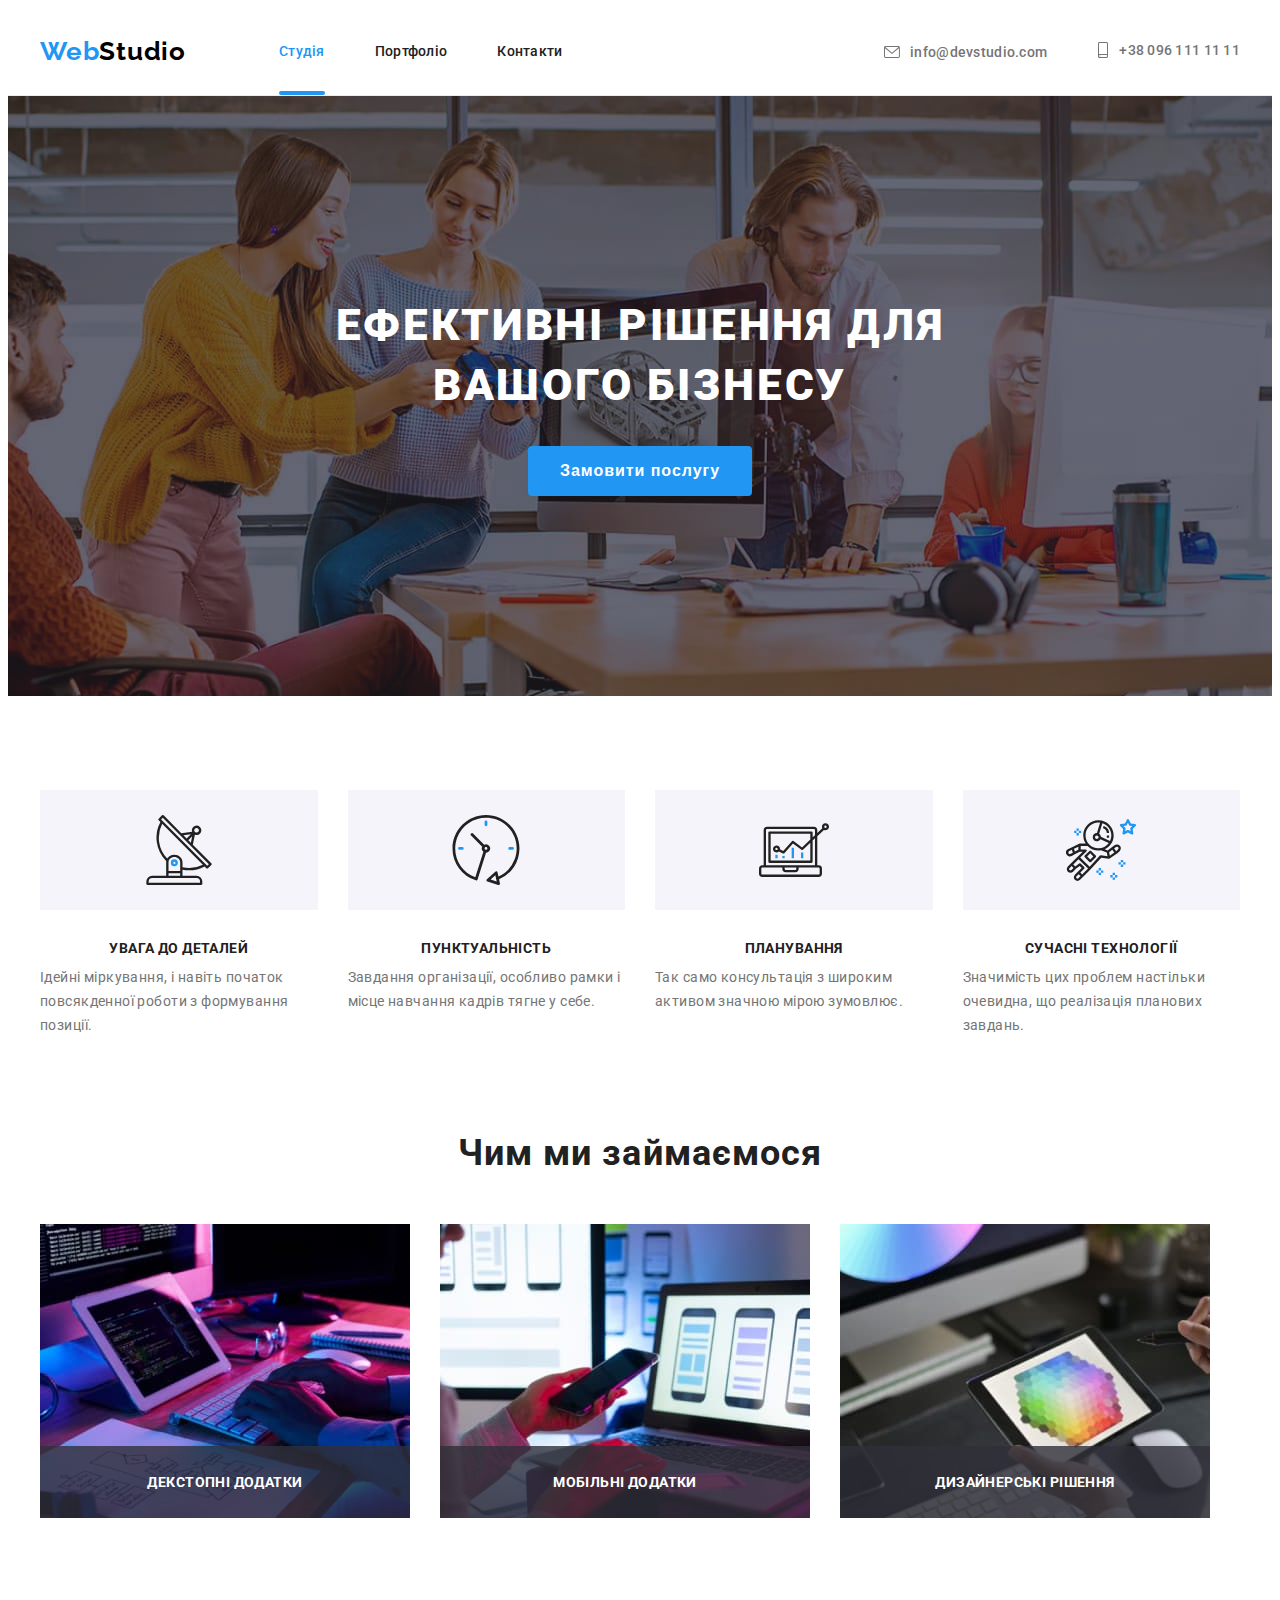
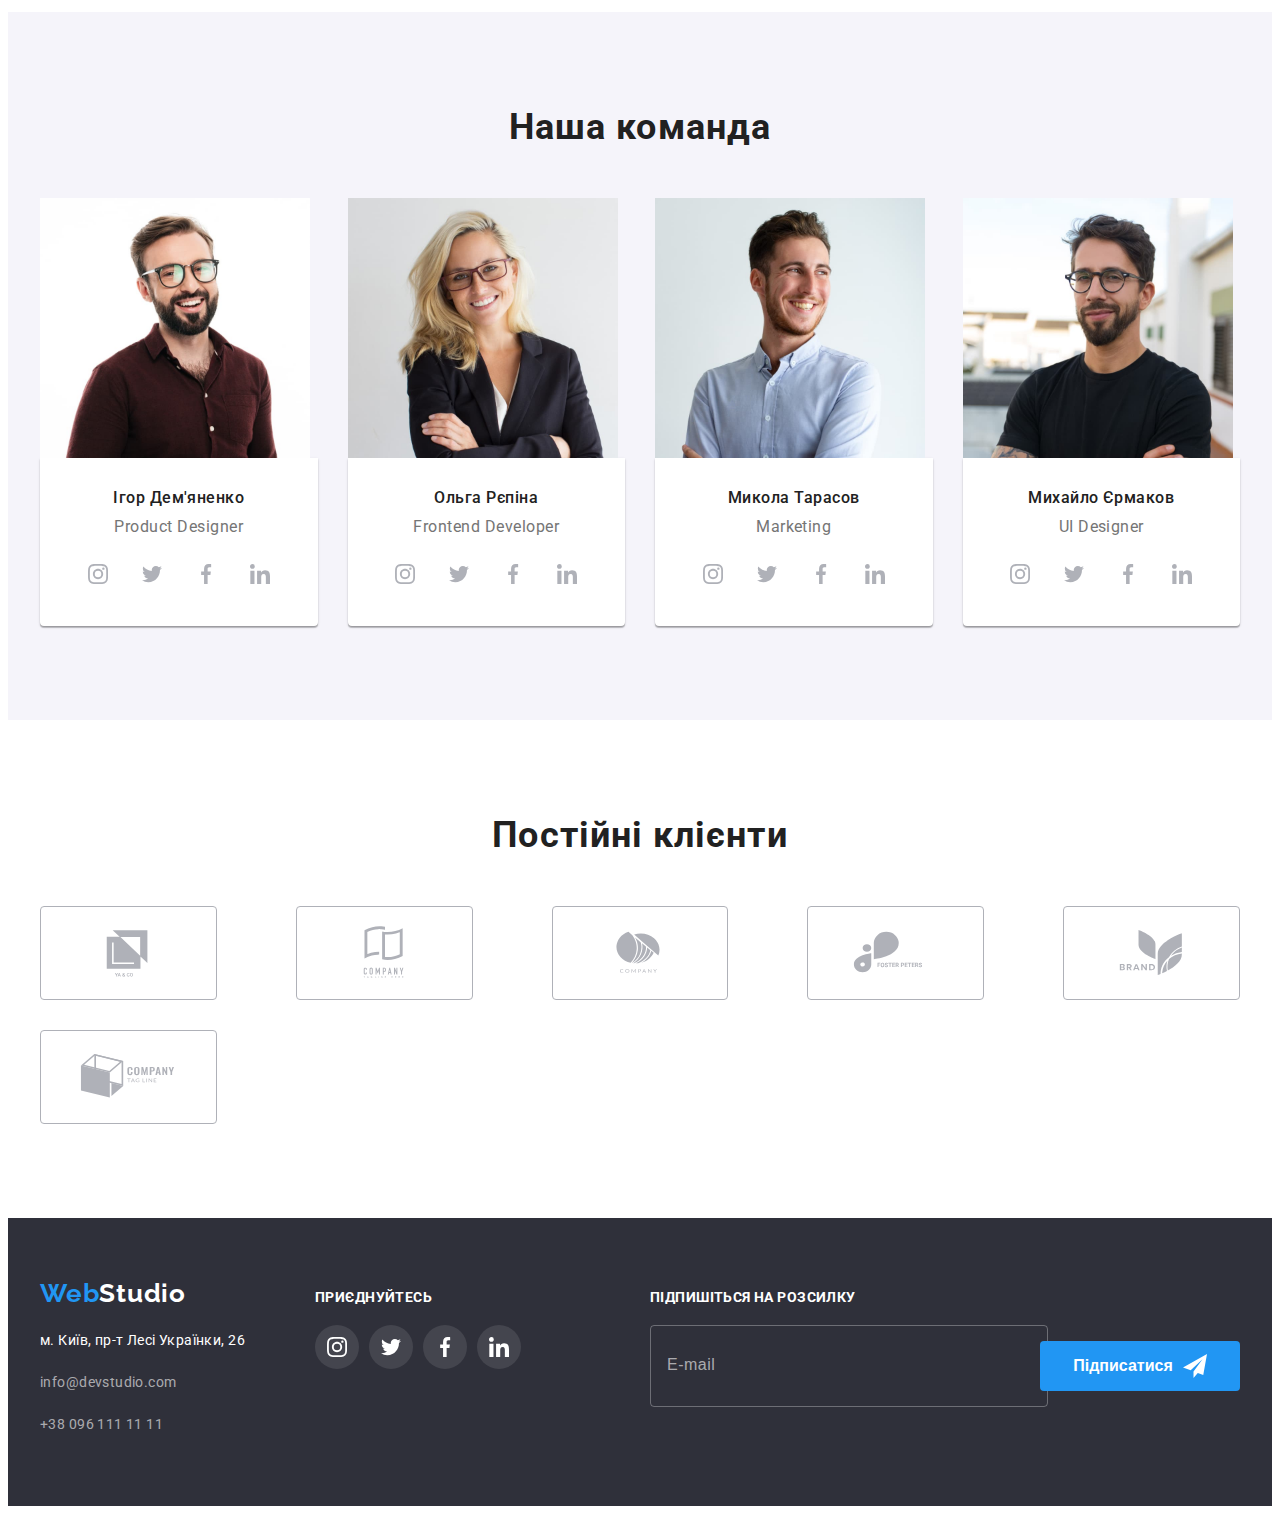
==== index.html @ bb096a15 "commit15" ====
<!DOCTYPE html>
<html lang="uk">
  <head>
    <meta charset="UTF-8" />
    <meta http-equiv="X-UA-Compatible" content="IE=edge" />
    <meta name="viewport" content="width=device-width, initial-scale=1.0" />
    <link
      rel="stylesheet"
      href="https://cdnjs.cloudflare.com/ajax/libs/modern-normalize/1.1.0/modern-normalize.min.css"
      integrity="sha512-wpPYUAdjBVSE4KJnH1VR1HeZfpl1ub8YT/NKx4PuQ5NmX2tKuGu6U/JRp5y+Y8XG2tV+wKQpNHVUX03MfMFn9Q=="
      crossorigin="anonymous"
      referrerpolicy="no-referrer"
    />
    <link rel="preconnect" href="https://fonts.googleapis.com" />
    <link rel="preconnect" href="https://fonts.gstatic.com" crossorigin />
    <link
      href="https://fonts.googleapis.com/css2?family=Raleway:wght@700&family=Roboto:wght@400;500;700;900&display=swap"
      rel="stylesheet"
    />
    <link rel="stylesheet" href="./css/main.min.css" />
    
    <title>Студія</title>
  </head>
  <body>
       <header class="header">
      <div class="container header-container">
        <a href="./index.html" class="header-container__logo"
          ><span class="logo-web">Web</span>Studio</a
        >
        <nav class="navigation">
          <ul class="navigation__list">
            <li><a href="./index.html" class="navigation__link current underline">Студія</a></li>
            <li><a href="./portfolio.html" class="navigation__link">Портфоліо</a></li>
            <li><a href="" class="navigation__link">Контакти</a></li>
          </ul>
        </nav>
        <ul class="header-contacts">
          <li>
            <a href="mailto:info@devstudio.com" class="header-contacts__item">
              <svg class="header-contacts__icon" width="16" height="12">
                <use href="./images/icons(2).svg#icon-envelope-2" width="16" height="12"></use>
              </svg>
              info@devstudio.com</a
            >
          </li>
          <li>
            <a href="tel:+380961111111" class="header-contacts__item">
              <svg class="header-contacts__icon" width="12" height="16">
                <use href="./images/icons(2).svg#icon-smartphone-2"></use>
              </svg>
              +38 096 111 11 11</a
            >
          </li>
        </ul>
      </div>
    </header>  
    <main>
        <section class="banner">
        <div class="container container-banner">
          <h1 class="container-banner__title">Ефективні рішення для вашого бізнесу</h1>
          <button type="button" class="button" data-modal-open>Замовити послугу</button>
        </div>
      </section>  
       <section class="section">
        <div class="container">
          <h2 class="visually-hidden">Переваги</h2>
          <ul class="advances">
            <li class="advances__list">
              <div class="advances__style">
                <svg class="advances__icon" width="70" height="70">
                  <use href="./images/icons.svg#icon-antenna"></use>
                </svg>
              </div>
              <h3 class="title advances__title">УВАГА ДО ДЕТАЛЕЙ</h3>
              <p class="content advances__content">
                Ідейні міркування, і навіть початок повсякденної роботи з
                формування позиції.
              </p>
            </li>
            <li class="advances__list">
              <div class="advances__style">
                <svg class="advances__icon" width="70" height="70">
                  <use href="./images/icons.svg#icon-clock"></use>
                </svg>
              </div>
              <h3 class="title advances__title">ПУНКТУАЛЬНІСТЬ</h3>
              <p class="content advances__content">
                Завдання організації, особливо рамки і місце навчання кадрів
                тягне у себе.
              </p>
            </li>
            <li class="advances__list">
              <div class="advances__style">
                <svg class="advances__icon" width="70" height="70">
                  <use href="./images/icons.svg#icon-diagram"></use>
                </svg>
              </div>
              <h3 class="title advances__title">ПЛАНУВАННЯ</h3>
              <p class="content advances__content">
                Так само консультація з широким активом значною мірою зумовлює.
              </p>
            </li>
            <li class="advances__list">
              <div class="advances__style">
                <svg class="advances__icon" width="70" height="70">
                  <use href="./images/icons.svg#icon-astronaut"></use>
                </svg>
              </div>
              <h3 class="title advances__title">СУЧАСНІ ТЕХНОЛОГІЇ</h3>
              <p class="content advances__content">
                Значимість цих проблем настільки очевидна, що реалізація
                планових завдань.
              </p>
            </li>
          </ul>
        </div>
      </section> 
       <section class="section section-working">
        <div class="container container-working">
          <h2 class="title container-working__title">Чим ми займаємося</h2>
          <ul class="container-working__list">
              <li class="container-working__item">
                  <img
                  class="container-working__img"
                  src="./images/img.jpg"
                  alt="Картинка1"
                  width="370"
                  height="294"
                />
                  <p class="container-working__text">ДЕКСТОПНІ ДОДАТКИ</p>
              </li>
              <li class="container-working__item">
                <img
                  class="container-working__img"
                  src="./images/img(1).jpg"
                  alt="Картинка2"
                  width="370"
                  height="294"
                />
                  <p class="container-working__text">МОБІЛЬНІ ДОДАТКИ</p>
              </li>
              <li class="container-working__item">
                <img
                  class="container-working__img"
                  src="./images/img(2).jpg"
                  alt="Картинка3"
                  width="370"
                  height="294"
                />
                  <p class="container-working__text">ДИЗАЙНЕРСЬКІ РІШЕННЯ</p>
              </li>
          </ul>
        </div>
      </section> 
       <section class="section section-team">
        <div class="container container-team">
          <h2 class="title container-team__title">Наша команда</h2>
          <ul class="container-team__list">
            <li class="container-team__item">
              <img
                class="container-team__picture"
                src="./images/teammate-1.jpg"
                alt="Член команди-1"
                width="270"
                height="260"
              />
              <div class="team-content">
                <h3 class="title team-content__name">Ігор Дем'яненко</h3>
                <p class="content team-content__position">Product Designer</p>
                <ul class="team-soc">
                  <li class="team-soc__item">
                    <a class="team-soc__link" href="#">
                      <svg class="team-soc__icon" width="20" height="20">
                        <use href="./images/icons.svg#icon-instagram"></use>
                      </svg>
                    </a>
                  </li>
                  <li class="team-soc__item">
                    <a class="team-soc__link" href="#">
                      <svg class="team-soc__icon" width="20" height="20">
                        <use href="./images/icons.svg#icon-twitter"></use>
                      </svg>
                    </a>
                  </li>
                  <li class="team-soc__item">
                    <a class="team-soc__link" href="#">
                      <svg class="team-soc__icon" width="20" height="20">
                        <use href="./images/icons.svg#icon-facebook"></use>
                      </svg>
                    </a>
                  </li>
                  <li class="team-soc__item">
                    <a class="team-soc__link" href="#">
                      <svg class="team-soc__icon" width="20" height="20">
                        <use href="./images/icons.svg#icon-linkedin"></use>
                      </svg>
                    </a>
                  </li>
                </ul>
              </div>
            </li>
            <li class="container-team__item">
              <img
                class="container-team__picture"
                src="./images/teammate-2.jpg"
                alt="Член команди-2"
                width="270"
                height="260"
              />
              <div class="team-content">
                <h3 class="title team-content__name">Ольга Рєпіна</h3>
                <p class="content team-content__position">Frontend Developer</p>
                <ul class="team-soc">
                  <li class="team-soc__item">
                    <a class="team-soc__link" href="#">
                      <svg class="team-soc__icon" width="20" height="20">
                        <use href="./images/icons.svg#icon-instagram"></use>
                      </svg>
                    </a>
                  </li>
                  <li class="team-soc__item">
                    <a class="team-soc__link" href="#">
                      <svg class="team-soc__icon" width="20" height="20">
                        <use href="./images/icons.svg#icon-twitter"></use>
                      </svg>
                    </a>
                  </li>
                  <li class="team-soc__item">
                    <a class="team-soc__link" href="#">
                      <svg class="team-soc__icon" width="20" height="20">
                        <use href="./images/icons.svg#icon-facebook"></use>
                      </svg>
                    </a>
                  </li>
                  <li class="team-soc__item">
                    <a class="team-soc__link" href="#">
                      <svg class="team-soc__icon" width="20" height="20">
                        <use href="./images/icons.svg#icon-linkedin"></use>
                      </svg>
                    </a>
                  </li>
                </ul>
              </div>
            </li>
            <li class="container-team__item">
              <img
                class="container-team__picture"
                src="./images/teammate-3.jpg"
                alt="Член команди-3"
                width="270"
                height="260"
              />
              <div class="team-content">
                <h3 class="title team-content__name">Микола Тарасов</h3>
                <p class="content team-content__position">Marketing</p>
                <ul class="team-soc">
                  <li class="team-soc__item">
                    <a class="team-soc__link" href="#">
                      <svg class="team-soc__icon" width="20" height="20">
                        <use href="./images/icons.svg#icon-instagram"></use>
                      </svg>
                    </a>
                  </li>
                  <li class="team-soc__item">
                    <a class="team-soc__link" href="#">
                      <svg class="team-soc__icon" width="20" height="20">
                        <use href="./images/icons.svg#icon-twitter"></use>
                      </svg>
                    </a>
                  </li>
                  <li class="team-soc__item">
                    <a class="team-soc__link" href="#">
                      <svg class="team-soc__icon" width="20" height="20">
                        <use href="./images/icons.svg#icon-facebook"></use>
                      </svg>
                    </a>
                  </li>
                  <li class="team-soc__item">
                    <a class="team-soc__link" href="#">
                      <svg class="team-soc__icon" width="20" height="20">
                        <use href="./images/icons.svg#icon-linkedin"></use>
                      </svg>
                    </a>
                  </li>
                </ul>
              </div>
            </li>
            <li class="container-team__item">
              <img
                class="container-team__picture"
                src="./images/teammate-4.jpg"
                alt="Член команди-4"
                width="270"
                height="260"
              />
              <div class="team-content">
                <h3 class="title team-content__name">Михайло Єрмаков</h3>
                <p class="content team-content__position">UI Designer</p>
                <ul class="team-soc">
                  <li class="team-soc__item">
                    <a class="team-soc__link" href="#">
                      <svg class="team-soc__icon" width="20" height="20">
                        <use href="./images/icons.svg#icon-instagram"></use>
                      </svg>
                    </a>
                  </li>
                  <li class="team-soc__item">
                    <a class="team-soc__link" href="#">
                      <svg class="team-soc__icon" width="20" height="20">
                        <use href="./images/icons.svg#icon-twitter"></use>
                      </svg>
                    </a>
                  </li>
                  <li class="team-soc__item">
                    <a class="team-soc__link" href="#">
                      <svg class="team-soc__icon" width="20" height="20">
                        <use href="./images/icons.svg#icon-facebook"></use>
                      </svg>
                    </a>
                  </li>
                  <li class="team-soc__item">
                    <a class="team-soc__link" href="#">
                      <svg class="team-soc__icon" width="20" height="20">
                        <use href="./images/icons.svg#icon-linkedin"></use>
                      </svg>
                    </a>
                  </li>
                </ul>
              </div>
            </li>
          </ul>
        </div>
      </section> 
       <section class="section">
        <div class="container">
          <h4 class="title title-clients">Постійні клієнти</h4>
          <ul class="clients-list">
            <li class="clients-item">
              <a class="clients-link" href="">
                <svg class="clients-icon" width="106" height="60">
                  <use href="./images/icons(2).svg#icon-logo-1-2"></use>
                </svg>
              </a>
            </li>
            <li class="clients-item">
              <a class="clients-link" href="">
                <svg class="clients-icon" width="106" height="60">
                  <use href="./images/icons(2).svg#icon-logo-2-2"></use>
                </svg>
              </a>
            </li>
            <li class="clients-item">
              <a class="clients-link" href="">
                <svg class="clients-icon" width="106" height="60">
                  <use href="./images/icons(2).svg#icon-logo-3-2"></use>
                </svg>
              </a>
            </li>
            <li class="clients-item">
              <a class="clients-link" href="">
                <svg class="clients-icon" width="106" height="60">
                  <use href="./images/icons(2).svg#icon-logo-4-2"></use>
                </svg>
              </a>
            </li>
            <li class="clients-item">
              <a class="clients-link" href="">
                <svg class="clients-icon" width="106" height="60">
                  <use href="./images/icons(2).svg#icon-logo-5-2"></use>
                </svg>
              </a>
            </li>
            <li class="clients-item">
              <a class="clients-link" href="">
                <svg class="clients-icon" width="106" height="60">
                  <use href="./images/icons(2).svg#icon-logo-6-2"></use>
                </svg>
              </a>
            </li>
          </ul>
        </div>
      </section> 
    </main>
     <footer class="footer">
      <div class="container container-contacts-footer">
        <div>
          <a href="./index.html" class="logo-footer"
            ><span class="logo-web-footer">Web</span>Studio</a
          >
          <address>
            <ul class="footer-list-2">
              <li class="footer-list footer-transition">
                <a href="https://goo.gl/maps/j4HgzEJUqqc4Ymoc8" class="address">
                  м. Київ, пр-т Лесі Українки, 26</a
                >
              </li>
              <li class="footer-list footer-transition">
                <a href="mailto:info@devstudio.com" class="contacts-footer"
                  >info@devstudio.com</a
                >
              </li>
              <li class="footer-transition footer-list">
                <a href="tel:+380961111111" class="contacts-footer"
                  >+38 096 111 11 11</a
                >
              </li>
            </ul>
          </address>
        </div>
        <div class="container-footer-icon">
          <p class="icons-footer">ПРИЄДНУЙТЕСЬ</p>
          <ul class="footer-soc-list">
            <li class="footer-soc-item">
              <a class="footer-soc-link" href="">
                <svg class="footer-soc-icon" width="20" height="20">
                  <use href="./images/icons.svg#icon-instagram"></use>
                </svg>
              </a>
            </li>
            <li class="footer-soc-item">
              <a class="footer-soc-link" href="">
                <svg class="footer-soc-icon" width="20" height="20">
                  <use href="./images/icons.svg#icon-twitter"></use>
                </svg>
              </a>
            </li>
            <li class="footer-soc-item">
              <a class="footer-soc-link" href="">
                <svg class="footer-soc-icon" width="20" height="20">
                  <use href="./images/icons.svg#icon-facebook"></use>
                </svg>
              </a>
            </li>
            <li class="footer-soc-item">
              <a class="footer-soc-link" href="">
                <svg class="footer-soc-icon" width="20" height="20">
                  <use href="./images/icons.svg#icon-linkedin"></use>
                </svg>
              </a>
            </li>
          </ul>
        </div>
      
       <div class="container-footer-sign">
         <p class="sign-title">ПІДПИШІТЬСЯ НА РОЗСИЛКУ</p>
         <form class="footer-form">
          <div class="sent-form">
            <label>
              <input type="email" name="email" placeholder="E-mail" class="input-footer">
            </label>
          <button class="button-sent" type="submit">Підписатися
            <svg width="24" height="24" class="button-sent-icon">
              <use href="./images/icons.svg#icon-icon-send"></use>
            </svg>
          </button>
          </div>
         </form>
       </div>
      </div>
    </footer> 
    <div class="backdrop is-hidden" data-modal>
      <div class="modal">
        <button type="button" class="button-close" data-modal-close>
          <svg class="button-close-icon" width="18" height="18">
            <use href="./images/icons.svg#icon-close"></use>
          </svg>
        </button>
        <p class="modal-title">Залиште свої дані, ми вам передзвонимо</p>
        <form class="modal-form">
          <label class="modal-label">
            <span class="label-title">Ім'я</span>
            <span class="input-wrapper">
              <input type="text" name="user-name" class="modal-input">
           <svg class="modal-icon" width="18" height="18">
             <use href="./images/icons.svg#icon-person-black"></use>
           </svg>
            </span>
          </label>
          <label class="modal-label">
            <span class="label-title">Телефон</span>
            <span class="input-wrapper">
              <input type="tel" name="user-tel" class="modal-input">
           <svg class="modal-icon" width="18" height="18">
             <use href="./images/icons.svg#icon-phone-black"></use>
           </svg>
            </span>
          </label>
          <label class="modal-label">
            <span class="label-title">Пошта</span>
            <span class="input-wrapper">
              <input type="email" name="user-email" class="modal-input">
           <svg class="modal-icon" width="18" height="18">
             <use href="./images/icons.svg#icon-email-black"></use>
           </svg>
            </span>
          </label>
          <label class="modal-label">
            <span class="label-title">Коментар</span>
            <span class="input-wrapper">
              <textarea name="user-text" id="user-text" class="modal-textarea" placeholder="Введіть текст"></textarea>
            </span>
          </label>
          <label for="policy" class="label-checkbox">
            <input type="checkbox" name="agreement" class="chekbox visually-hidden" id="policy">
            <span class="checkbox-icon">
              <svg width="16" height="15">
                <use href="./images/icons.svg#icon-check-icon"></use>
              </svg>
            </span>
            <span class="checkbox-text">Погоджуюся з розсилкою та приймаю</span>
            <a href="#" class="chekbox-link">Умови договору</a>
          </label>
          <button type="submit" class="button-modal">Відправити</button>
        </form>
      </div>
    </div>
    <script src="./js/modal.js">
    </script>
  </body>
</html>
---- css/main.min.css ----
:root{--blue: #2196F3;--white: #FFFFFF;--black: #212121;--background-grey: #F5F4FA;--text-color: #757575;--icons-grey: #AFB1B8}h1,h2,h3,h4,h5,h6,p{margin:0}ul{list-style:none;padding:0;margin:0}body{background-color:#fff;font-family:"Roboto",sans-serif;color:#757575;font-size:14px;letter-spacing:.03em}.section{padding-top:60px;padding-bottom:60px}@media screen and (min-width: 1200px){.section{padding-top:94px;padding-bottom:94px}}.title{color:#212121}.content{color:#757575}.button{cursor:pointer}.current{color:#2196f3}.visually-hidden{position:absolute;width:1px;height:1px;margin:-1px;border:0;padding:0;white-space:nowrap;-webkit-clip-path:inset(100%);clip-path:inset(100%);clip:rect(0 0 0 0);overflow:hidden}.is-hidden{opacity:0;visibility:hidden;pointer-events:none}.underline::after{position:absolute;content:"";bottom:0;left:0;content:"";display:block;width:100%;height:4px;background:#2196f3;border-radius:2px}.backdrop{position:fixed;top:0;left:0;width:100%;height:100%;background-color:rgba(0,0,0,.2);transition:opacity 400ms linear,visibility 400ms linear}.modal{width:528px;height:581px;background-color:#fff;padding:40px;position:absolute;top:50%;left:50%;transform:translate(-50%, -50%);border-radius:4px}.modal-title{font-style:normal;font-weight:700;font-size:20px;line-height:23px;text-align:center;letter-spacing:.03em;color:#212121;margin-bottom:12px}.modal-form{display:flex;flex-direction:column;align-items:center}.modal-input{width:100%;height:40px;border:1px solid rgba(33,33,33,.2);border-radius:4px;padding-left:42px;outline:rgba(0,0,0,0);transition:cubic-bezier(0.4, 0, 0.2, 1) 250ms;margin-bottom:10px}.modal-input:focus .modal-input:hover{border-color:#2196f3}.input-wrapper{position:relative}.modal-icon{position:absolute;left:12px;top:50%;transform:translateY(-50%);transition:cubic-bezier(0.4, 0, 0.2, 1) 250ms}.modal-icon:focus .modal-icon:hover{fill:#2196f3}.modal-label{width:100%}.label-title{margin-bottom:4px;display:block;font-weight:400;font-size:12px;line-height:14px;letter-spacing:.01em;color:#757575}.button-modal{width:200px;height:50px;color:#fff;background-color:#2196f3;box-shadow:0px 4px 4px rgba(0,0,0,.15);border-radius:4px;border:none;text-align:center;font-style:normal;font-weight:700;font-size:16px;line-height:30px;letter-spacing:0,6em}.modal-textarea{width:100%;height:120px;border:1px solid rgba(33,33,33,.2);border-radius:4px;resize:none;outline:rgba(0,0,0,0);transition:cubic-bezier(0.4, 0, 0.2, 1) 250ms;font-weight:400;font-size:12px;line-height:14px;letter-spacing:.01em;padding:12px 16px;display:block}.modal-textarea:focus .modal-textarea:hover{border-color:#2196f3}.modal-textarea:focus{border-color:#2196f3}.button-close{position:absolute;right:8px;top:8px;width:30px;height:30px;border-radius:50%;background:#fff;border:1px solid rgba(0,0,0,.1);cursor:pointer}.button-close-icon{display:flex;text-align:center;justify-content:center;width:100%;height:100%}.button-close:focus .button-close-icon{fill:#2196f3}.button-close:hover .button-close-icon{fill:#2196f3}.button-close .button-close-icon{transition:cubic-bezier(0.4, 0, 0.2, 1) 250ms}.modal-input:focus+.modal-icon{fill:#2196f3}.modal-input:focus{border-color:#2196f3}.chekbox{position:absolute;width:1px;height:1px;margin:-1px;border:0;padding:0;flex-shrink:0;clip:rect(0 0 0 0);overflow:hidden;border-radius:2px}.chekbox-link{color:#2196f3}.checkbox-icon{display:inline-flex;align-items:center;justify-content:center;width:16px;height:15px;margin-left:10px;margin-right:10px;border:2px solid #000}.check-icon{display:block;align-items:center;justify-content:center;opacity:0}.chekbox:checked+.checkbox-icon{background-color:#2196f3;border:1px solid #2196f3}.chekbox:checked+.checkbox-icon .check-icon{opacity:1;fill:#fff}.chekbox{display:flex;align-items:center;margin-bottom:30px}.label-checkbox{margin-top:20px;margin-bottom:30px}.container{width:100%;margin-left:auto;margin-right:auto;padding-left:15px;padding-right:15px}@media screen and (min-width: 480px){.container{width:480px}}@media screen and (min-width: 768px){.container{width:768px}}@media screen and (min-width: 1200px){.container{width:1200px}}.navigation__list{display:flex;gap:50px}.header{border-bottom:1px solid #ececec;padding-top:16px;padding-bottom:16px}@media screen and (min-width: 768px){.header{padding-top:10px;padding-bottom:2px}}@media screen and (min-width: 1200px){.header{padding-top:24px;padding-bottom:25px}}.header-contacts{display:none;margin-left:auto}@media screen and (min-width: 768px){.header-contacts{display:flex;flex-direction:column;align-items:baseline;gap:10px}}@media screen and (min-width: 1200px){.header-contacts{display:flex;gap:50px;text-align:center;flex-direction:row}}.header-container{display:flex;align-items:center}.header-container__logo{color:#000;font-family:"Raleway",sans-serif;text-decoration:none;font-weight:700;font-size:26px;line-height:1.1923;letter-spacing:.03em}@media screen and (min-width: 768px){.header-container__logo{margin-right:93px}}.logo-web{color:#2196f3;font-family:"Raleway",sans-serif;text-decoration:none;font-weight:700;font-size:26px;line-height:1.1923;letter-spacing:.03em}.navigation{display:none}@media screen and (min-width: 768px){.navigation{display:flex;align-items:center;margin-right:auto}}.navigation__link{position:relative;color:#212121;text-decoration:none;font-weight:500;font-size:14px;line-height:1.1428;letter-spacing:.02em;padding-top:10px;padding-bottom:23px;transition:cubic-bezier(0.4, 0, 0.2, 1) 250ms}.navigation__link:hover,.navigation__link:focus{color:#2196f3}@media screen and (min-width: 768px){.navigation__link{padding-bottom:36px}}.header-contacts__item:hover .header-contacts__icon{fill:#2196f3}.header-contacts__item:focus .header-contacts__icon{fill:#2196f3}.header-contacts__item{color:#757575;text-decoration:none;font-weight:500;font-size:14px;line-height:1.1428;letter-spacing:.02em;padding-top:10px;padding-bottom:10px;display:flex;align-items:center;transition:cubic-bezier(0.4, 0, 0.2, 1) 250ms}.header-contacts__item:hover,.header-contacts__item:focus{color:#2196f3}.header-contacts__icon{fill:#757575;margin-right:10px}.header-contacts__icon:hover,.header-contacts__icon:focus{fill:#2196f3}.current{color:#2196f3}.banner{background-color:#2f303a;background-image:linear-gradient(to right, rgba(47, 48, 58, 0.4), rgba(47, 48, 58, 0.4)),url(../images/Img\ \(16\)\ \(1\).jpg);background-size:cover;background-repeat:no-repeat;background-position:center;padding-top:200px;padding-bottom:200px;margin-left:auto;margin-right:auto;text-align:center;max-width:1600px}.container-banner__title{color:#fff;text-align:center;font-weight:900;font-size:44px;line-height:1.3636;letter-spacing:.06em;text-transform:uppercase;width:696px;margin:0 auto}.banner button{display:block;background:#2196f3;font-weight:700;font-size:16px;line-height:1.87;color:#fff;margin:0 auto;margin-top:30px;border-radius:4px;border:0;padding:10px 32px;letter-spacing:.06em}.advances{display:flex;flex-wrap:wrap;gap:30px}.advances__title{font-weight:700;font-size:14px;line-height:1.1428;letter-spacing:.03em;text-transform:uppercase;margin-bottom:10px;text-align:center}.advances__content{font-weight:400;font-size:14px;line-height:1.7142;letter-spacing:.03em}.advances__list{width:100%}@media screen and (min-width: 768px){.advances__list{width:calc((100% - 30px)/2)}}@media screen and (min-width: 1200px){.advances__list{width:calc((100% - 90px)/4)}}.advances__style{background-color:#f5f4fa;height:120px;margin-bottom:30px;display:flex;align-items:center;justify-content:center}.container-working__title{font-weight:700;font-size:36px;line-height:1.1666;text-align:center;letter-spacing:.03em;margin-bottom:50px}.container-working__img{display:block;max-width:100%;height:auto}.container-working__list{display:flex;gap:30px}.container-working__item{position:relative}.container-working__text{position:absolute;bottom:0;left:0;color:#fff;font-style:normal;font-weight:700;font-size:14px;line-height:16px;text-align:center;letter-spacing:.03em;text-transform:uppercase;background:rgba(47,48,58,.8);display:flex;align-items:center;justify-content:center;width:100%;height:72px}.section-working{padding-top:0;text-align:center;padding-bottom:94px;display:none}@media screen and (min-width: 1200px){.section-working{display:block}}.container-team__list{display:flex;flex-wrap:wrap;gap:30px}.container-team__item{width:100%}@media screen and (min-width: 768px){.container-team__item{width:calc((100% - 30px)/2)}}@media screen and (min-width: 1200px){.container-team__item{width:calc((100% - 90px)/4)}}.container-team__title{font-weight:700;font-size:36px;line-height:1.1666;text-align:center;letter-spacing:.03em;margin-bottom:50px}.team-content__name{font-weight:500;font-size:16px;line-height:1.1875;letter-spacing:.03em;margin-bottom:10px}.container-team{text-align:center;padding-left:auto;padding-right:auto}.section-team{background-color:#f5f4fa}.team-content{background:#fff;box-shadow:0px 1px 3px rgba(0,0,0,.12),0px 1px 1px rgba(0,0,0,.14),0px 2px 1px rgba(0,0,0,.2);border-radius:0px 0px 4px 4px;padding-top:30px;padding-bottom:30px;display:block;max-width:100%;height:auto}.container-team__picture{display:block;max-width:100%;height:auto}.team-soc{display:flex;justify-content:center;gap:10px}.team-soc__item{width:44px;height:44px}.team-soc__link{width:100%;height:100%;background-color:#fff;border-radius:50%;display:flex;align-items:center;justify-content:center;transition:cubic-bezier(0.4, 0, 0.2, 1) 250ms}.team-soc__link:hover,.team-soc__link:focus{background-color:#2196f3}.team-soc__icon{fill:#afb1b8}.team-soc__icon:hover,.team-soc__icon:focus{fill:#fff}.team-content__position{font-weight:400;font-size:16px;line-height:1.1875;letter-spacing:.03em;margin-bottom:16px}.team-soc__link:hover .team-soc__icon{fill:#fff}.team-soc__link:focus .team-soc__icon{fill:#fff}.clients-list{display:flex;flex-wrap:wrap;gap:30px;justify-content:space-between;padding:0}.clients-item{width:calc((100% - 30px)/2);height:92px;border:1px solid #afb1b8;border-radius:4px;transition:cubic-bezier(0.4, 0, 0.2, 1) 250ms}.clients-item:hover,.clients-item:focus{border-color:#2196f3}@media screen and (min-width: 768px){.clients-item{width:calc((100% - 60px)/3)}}@media screen and (min-width: 1200px){.clients-item{width:calc((100% - 150px)/6)}}.clients-item:hover .clients-icon{fill:#2196f3}.clients-item:focus .clients-icon{fill:#2196f3}.clients-link{width:100%;height:100%;display:flex;align-items:center;justify-content:center}.clients-icon{fill:#afb1b8;transition:cubic-bezier(0.4, 0, 0.2, 1) 250ms}.clients-icon:hover .clients-icon:focus{fill:#2196f3}.title-clients{font-weight:700;font-size:36px;line-height:1.1666;text-align:center;letter-spacing:.03em;margin-bottom:50px}footer{background-color:#2f303a;display:flex}.logo-footer{color:#fff;font-family:"Raleway",sans-serif;text-decoration:none;font-weight:700;font-size:26px;line-height:1.1923;letter-spacing:.03em;margin-bottom:20px;display:block;text-align:center}@media screen and (min-width: 1200px){.logo-footer{text-align:start}}.logo-web-footer{color:#2196f3;font-family:"Raleway",sans-serif;text-decoration:none;font-weight:700;font-size:26px;line-height:1.1923;letter-spacing:.03em}.footer-list{margin-bottom:9px;text-align:center}@media screen and (min-width: 1200px){.footer-list{text-align:start}}.address{color:#fff;text-decoration:none;font-weight:400;font-size:14px;line-height:1.7142;letter-spacing:.03em;font-style:normal}.address:focus,.address:hover{color:#2196f3}.contacts-footer{display:block;color:rgba(255,255,255,.6);text-decoration:none;font-weight:400;font-size:14px;line-height:1.7142;letter-spacing:.03em;font-style:normal}.contacts-footer:hover,.contacts-footer:focus{color:#2196f3}@media screen and (min-width: 1200px){.contacts-footer{display:inline-block}}.footer{padding-top:60px;padding-bottom:60px}.button-filter{background:#f5f4fa;font-weight:500;font-size:16px;line-height:1.625;border-radius:4px;padding-top:6px;padding-bottom:6px;padding-left:22px;padding-right:22px;border:none;transition:cubic-bezier(0.4, 0, 0.2, 1) 250ms}.button-filter:focus,.button-filter:hover{background:#2196f3;color:#fff;box-shadow:0px 3px 1px rgba(0,0,0,.1),0px 1px 2px rgba(0,0,0,.08),0px 2px 2px rgba(0,0,0,.12)}@media screen and (min-width: 768px){.container-contacts-footer{display:flex;justify-content:space-around;align-items:baseline;flex-wrap:wrap}}@media screen and (min-width: 1200px){.container-contacts-footer{justify-content:space-between}}.icons-footer{font-weight:700;font-size:14px;line-height:16px;letter-spacing:.03em;text-transform:uppercase;color:#fff;margin-bottom:20px;margin-top:60px;text-align:center}@media screen and (min-width: 1200px){.icons-footer{text-align:start;margin-top:0}}.footer-soc-item{width:44px;height:44px}.footer-soc-list{display:flex;gap:10px;align-items:center;justify-content:center}.footer-soc-icon{fill:#fff}.footer-soc-link{width:100%;height:100%;background-color:rgba(255,255,255,.1);border-radius:50%;display:flex;align-items:center;justify-content:center;transition:cubic-bezier(0.4, 0, 0.2, 1) 250ms}.footer-soc-link:hover,.footer-soc-link:focus{background-color:#2196f3}.footer-transition{transition:cubic-bezier(0.4, 0, 0.2, 1) 250ms}.container-footer-icon{margin-left:70px}.sign-title{font-weight:700;font-size:14px;line-height:16px;letter-spacing:.03em;text-transform:uppercase;color:#fff;margin-bottom:20px;margin-top:60px;text-align:center}@media screen and (min-width: 1200px){.sign-title{text-align:start;margin-top:0}}.sent-form{display:flex;flex-direction:column;gap:12px;align-items:center;flex-wrap:wrap}@media screen and (min-width: 768px){.sent-form{align-items:center;justify-content:center}}@media screen and (min-width: 1200px){.sent-form{display:flex;flex-direction:row;gap:0}}.input-footer{width:100%;height:50px;background:rgba(0,0,0,0);border:1px solid rgba(255,255,255,.3);border-radius:4px;padding-left:16px;padding-top:15px;padding-bottom:15px;color:#fff}.input-footer:focus,.input-footer:hover{border-color:#2196f3}@media screen and (min-width: 480px){.input-footer{min-width:450px}}@media screen and (min-width: 1200px){.input-footer{min-width:358px}}.input-footer::-moz-placeholder{font-weight:400;font-size:16px;line-height:20px;letter-spacing:.03em;color:rgba(255,255,255,.6)}.input-footer:-ms-input-placeholder{font-weight:400;font-size:16px;line-height:20px;letter-spacing:.03em;color:rgba(255,255,255,.6)}.input-footer::placeholder{font-weight:400;font-size:16px;line-height:20px;letter-spacing:.03em;color:rgba(255,255,255,.6)}.button-sent{background-color:#2196f3;display:flex;border-radius:4px;align-items:center;justify-content:center;color:#fff;font-weight:700;font-size:16px;line-height:30px;letter-spacing:0,3em;padding:10px 28px;border:none;margin-left:12px;width:200px}.button-sent-icon{fill:#fff;margin-left:10px}.container-footer-sign{margin-left:auto}.address a{transition:cubic-bezier(0.4, 0, 0.2, 1) 250ms}.footer-form{display:flex;flex-direction:column;gap:20px;align-items:center}@media screen and (min-width: 1200px){.footer-form{flex-direction:row;gap:12px}}.footer-list-2{display:flex;flex-wrap:wrap;flex-direction:column;gap:9px}.button-filter{background:#f5f4fa;font-weight:500;font-size:16px;line-height:1.625;border-radius:4px;padding-top:6px;padding-bottom:6px;padding-left:22px;padding-right:22px;border:none;transition:cubic-bezier(0.4, 0, 0.2, 1) 250ms}.button-filter:focus,.button-filter:hover{background:#2196f3;color:#fff;box-shadow:0px 3px 1px rgba(0,0,0,.1),0px 1px 2px rgba(0,0,0,.08),0px 2px 2px rgba(0,0,0,.12)}.container-filter{display:flex;justify-content:center;gap:8px;margin-bottom:50px}.project-link{display:block;text-decoration:none;transition:cubic-bezier(0.4, 0, 0.2, 1) 250ms}.project-link:hover,.project-link:focus{box-shadow:0px 1px 1px rgba(0,0,0,.12),0px 4px 4px rgba(0,0,0,.06),1px 4px 6px rgba(0,0,0,.16)}.project-picture{display:block;max-width:100%;height:auto}.projects-top-text{position:absolute;top:0;background-color:rgba(33,150,243,.9);color:#fff;font-style:normal;font-weight:400;font-size:18px;line-height:28px;letter-spacing:.03em;padding:63px 24px;height:100%;transform:translateY(100%);transition:cubic-bezier(0.4, 0, 0.2, 1) 250ms}.projects-top-text:hover,.projects-top-text:focus{transform:translateY(0)}.projects-top-wrap{position:relative;overflow:hidden}.projects-list{flex-basis:calc((100% - 60px)/3)}.projects-item{border-bottom:1px solid #eee;border-left:1px solid #eee;border-right:1px solid #eee;padding-left:24px;padding-right:24px;padding-top:20px;padding-bottom:20px}.container-projects{display:flex;flex-wrap:wrap;gap:30px}/*# sourceMappingURL=main.min.css.map */
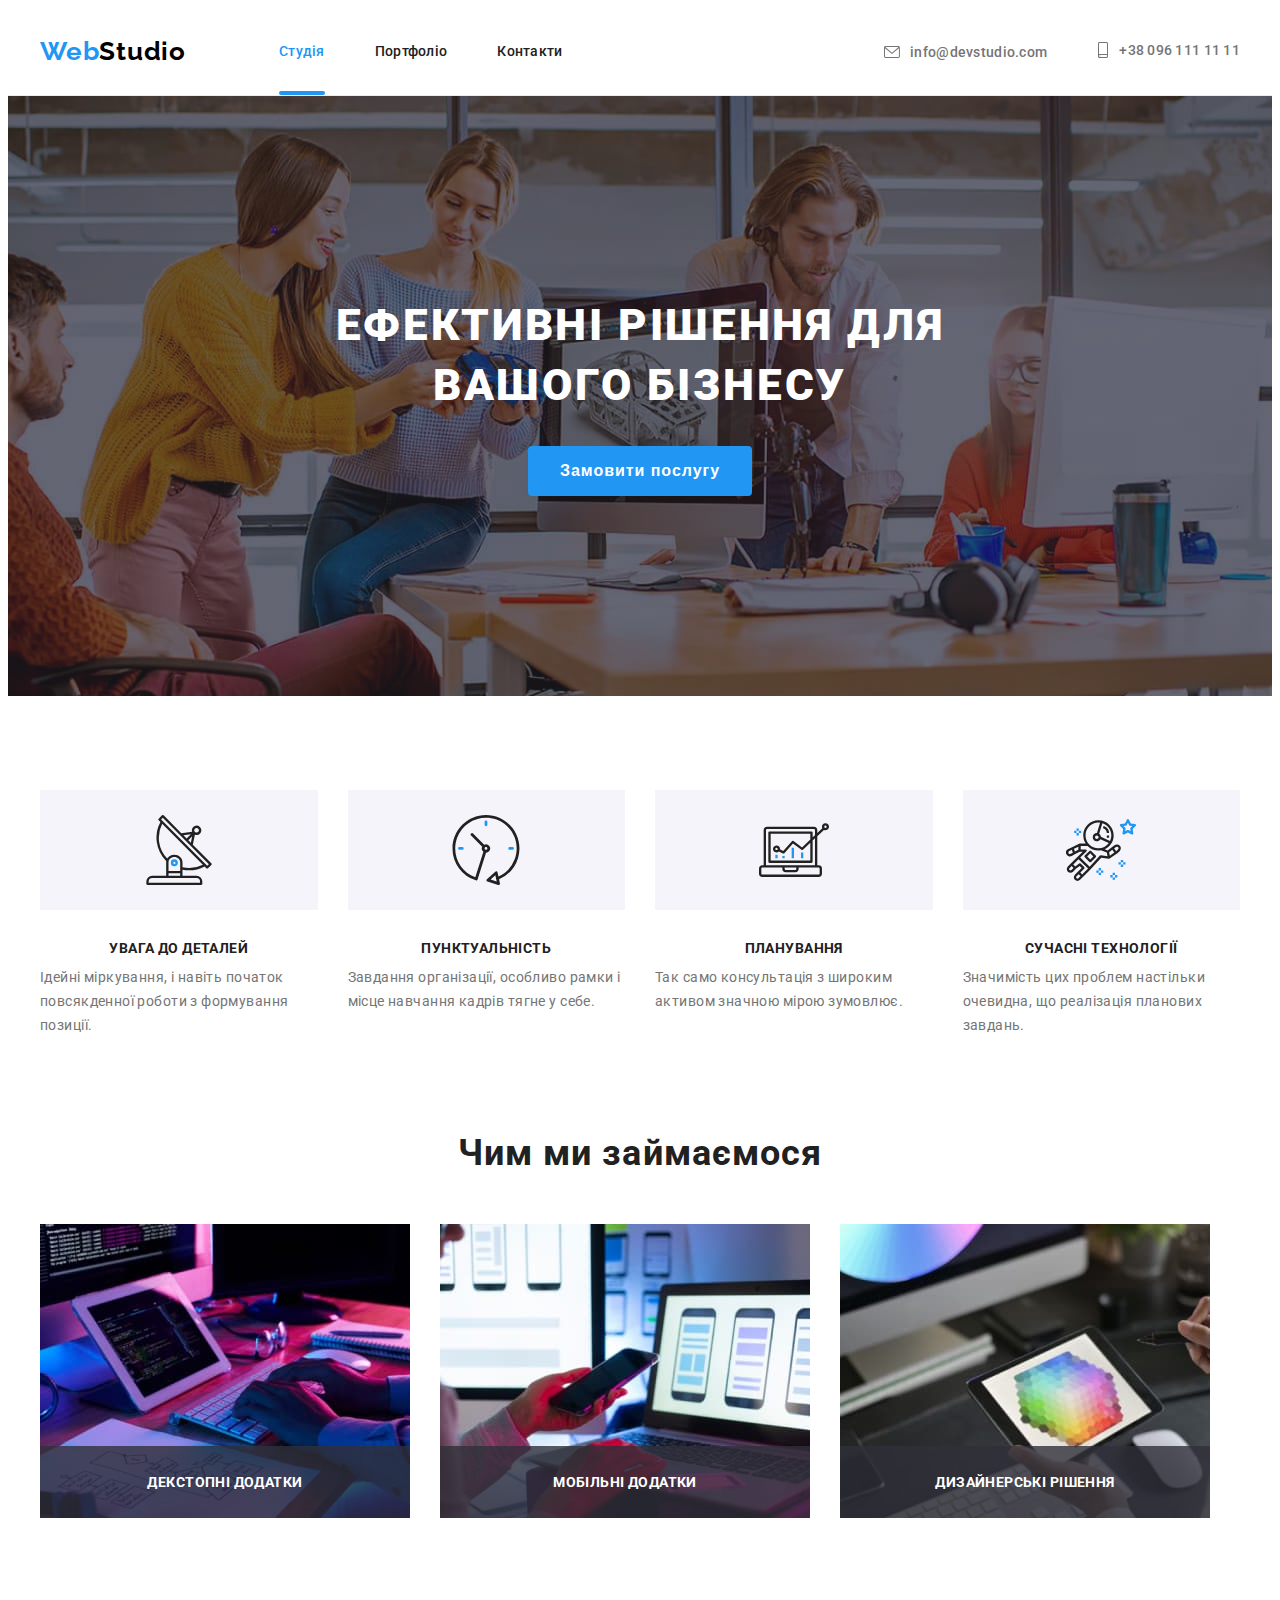
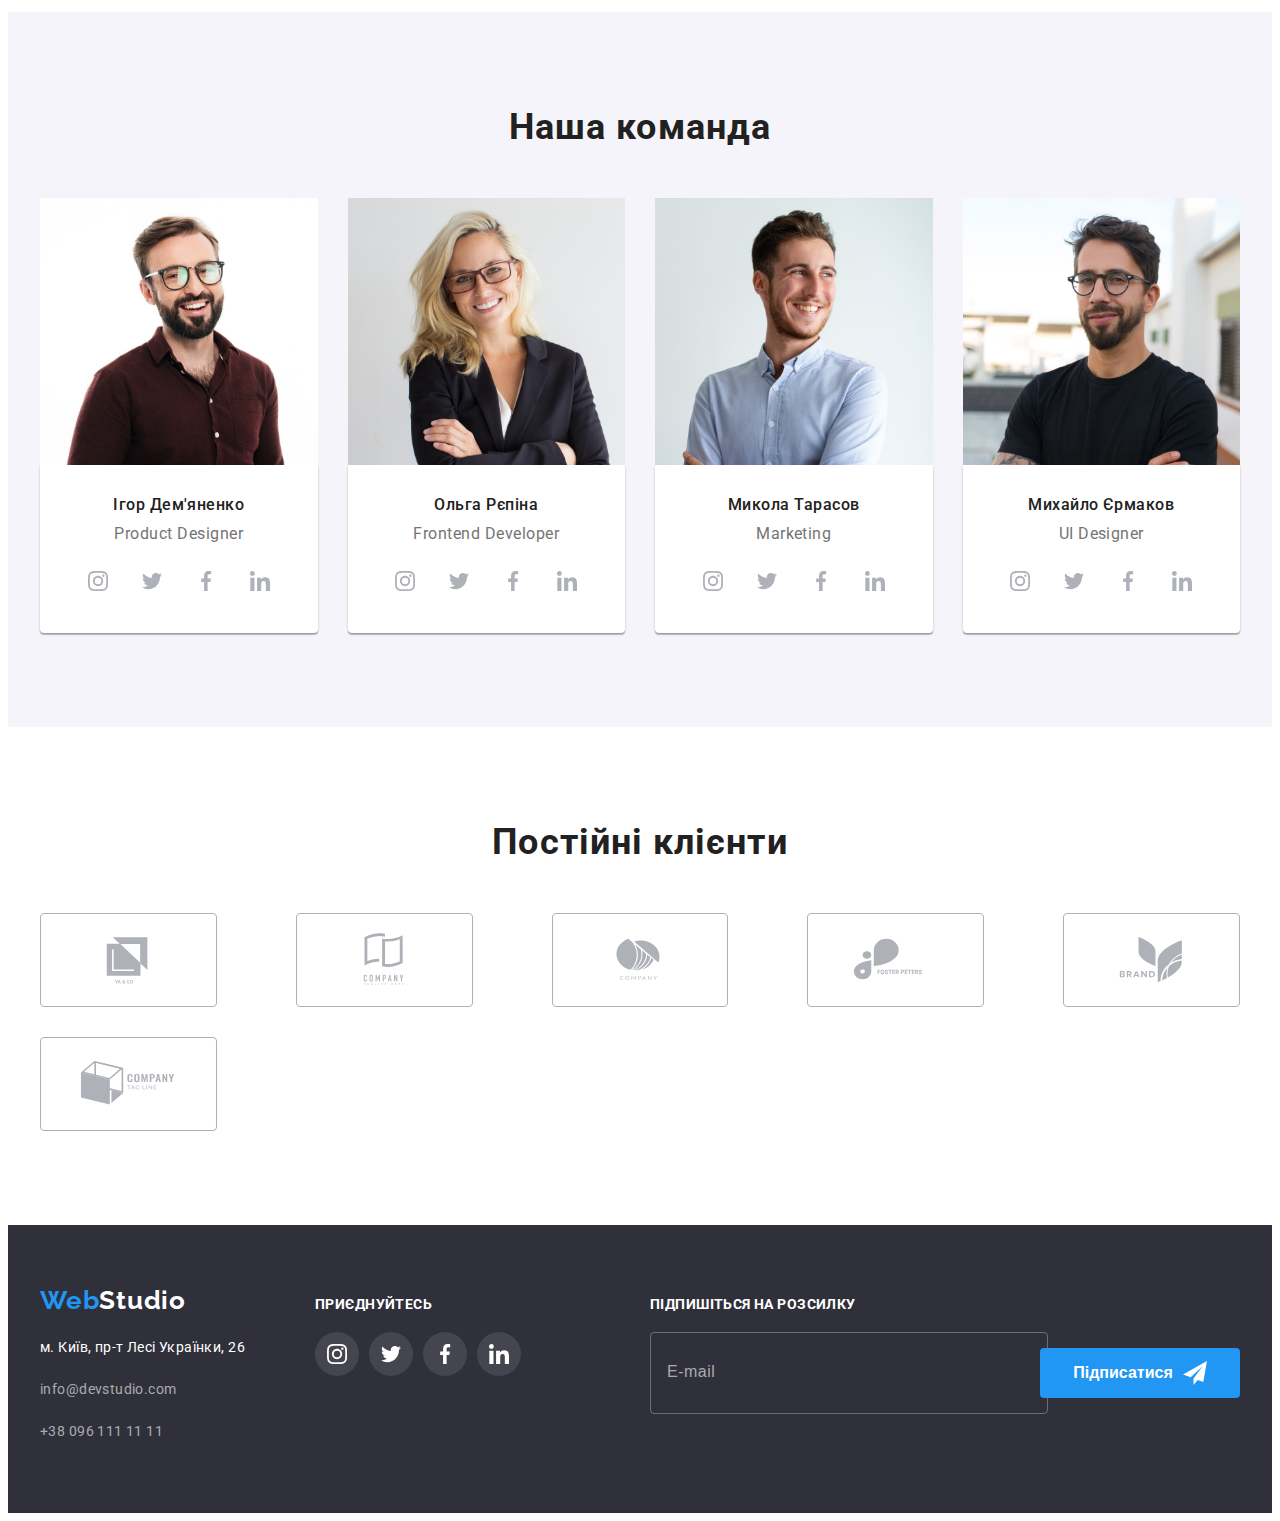
==== commit 4b254fe5: "commit19" ====
--- a/index.html
+++ b/index.html
@@ -157,13 +157,12 @@
           <h2 class="title container-team__title">Наша команда</h2>
           <ul class="container-team__list">
             <li class="container-team__item">
-              <img
-                class="container-team__picture"
-                src="./images/teammate-1.jpg"
-                alt="Член команди-1"
-                width="270"
-                height="260"
-              />
+              <picture>
+                <source srcset="./images/teammate-1.jpg 1x, ./images/teammate-1-2x.jpg 2x" media="(min-width: 1200px)">
+                <source srcset="./images/teammate-1-tab.jpg 1x, ./images/teammate-1-tab-2x.jpg 2x" media="(min-width: 768px)">
+                <source srcset="./images/teammate-1-mob.jpg 1x, ./images/teammate-1-mob-2x.jpg 2x" media="(max-width: 767px)">
+                <img class="container-team__picture" src="./images/teammate-1-mob.jpg" alt="Член команди-1" width="450" height="460"/>
+              </picture>
               <div class="team-content">
                 <h3 class="title team-content__name">Ігор Дем'яненко</h3>
                 <p class="content team-content__position">Product Designer</p>
@@ -200,13 +199,12 @@
               </div>
             </li>
             <li class="container-team__item">
-              <img
-                class="container-team__picture"
-                src="./images/teammate-2.jpg"
-                alt="Член команди-2"
-                width="270"
-                height="260"
-              />
+              <picture>
+                <source srcset="./images/teammate-2.jpg 1x, ./images/teammate-2-2x.jpg 2x" media="(min-width: 1200px)">
+                <source srcset="./images/teammate-2-tab.jpg 1x, ./images/teammate-2-tab-2x.jpg 2x" media="(min-width: 768px)">
+                <source srcset="./images/teammate-2-mob.jpg 1x, ./images/teammate-2-mob-2x.jpg 2x" media="(max-width: 767px)">
+                <img class="container-team__picture" src="./images/teammate-2-mob.jpg" alt="Член команди-2" width="450" height="460"/>
+              </picture>
               <div class="team-content">
                 <h3 class="title team-content__name">Ольга Рєпіна</h3>
                 <p class="content team-content__position">Frontend Developer</p>
@@ -243,13 +241,12 @@
               </div>
             </li>
             <li class="container-team__item">
-              <img
-                class="container-team__picture"
-                src="./images/teammate-3.jpg"
-                alt="Член команди-3"
-                width="270"
-                height="260"
-              />
+              <picture>
+                <source srcset="./images/teammate-3.jpg 1x, ./images/teammate-3-2x.jpg 2x" media="(min-width: 1200px)">
+                <source srcset="./images/teammate-3-tab.jpg 1x, ./images/teammate-3-tab-2x.jpg 2x" media="(min-width: 768px)">
+                <source srcset="./images/teammate-3-mob.jpg 1x, ./images/teammate-3-mob-2x.jpg 2x" media="(max-width: 767px)">
+                <img class="container-team__picture" src="./images/teammate-3-mob.jpg" alt="Член команди-3" width="450" height="460"/>
+              </picture>
               <div class="team-content">
                 <h3 class="title team-content__name">Микола Тарасов</h3>
                 <p class="content team-content__position">Marketing</p>
@@ -286,13 +283,12 @@
               </div>
             </li>
             <li class="container-team__item">
-              <img
-                class="container-team__picture"
-                src="./images/teammate-4.jpg"
-                alt="Член команди-4"
-                width="270"
-                height="260"
-              />
+              <picture>
+                <source srcset="./images/teammate-4.jpg 1x, ./images/teammate-4-2x.jpg 2x" media="(min-width: 1200px)">
+                <source srcset="./images/teammate-4-tab.jpg 1x, ./images/teammate-4-tab-2x.jpg 2x" media="(min-width: 768px)">
+                <source srcset="./images/teammate-4-mob.jpg 1x, ./images/teammate-4-mob-2x.jpg 2x" media="(max-width: 767px)">
+                <img class="container-team__picture" src="./images/teammate-4-mob.jpg" alt="Член команди-4" width="450" height="460"/>
+              </picture>
               <div class="team-content">
                 <h3 class="title team-content__name">Михайло Єрмаков</h3>
                 <p class="content team-content__position">UI Designer</p>
--- a/css/main.min.css
+++ b/css/main.min.css
@@ -1 +1 @@
-:root{--blue: #2196F3;--white: #FFFFFF;--black: #212121;--background-grey: #F5F4FA;--text-color: #757575;--icons-grey: #AFB1B8}h1,h2,h3,h4,h5,h6,p{margin:0}ul{list-style:none;padding:0;margin:0}body{background-color:#fff;font-family:"Roboto",sans-serif;color:#757575;font-size:14px;letter-spacing:.03em}.section{padding-top:60px;padding-bottom:60px}@media screen and (min-width: 1200px){.section{padding-top:94px;padding-bottom:94px}}.title{color:#212121}.content{color:#757575}.button{cursor:pointer}.current{color:#2196f3}.visually-hidden{position:absolute;width:1px;height:1px;margin:-1px;border:0;padding:0;white-space:nowrap;-webkit-clip-path:inset(100%);clip-path:inset(100%);clip:rect(0 0 0 0);overflow:hidden}.is-hidden{opacity:0;visibility:hidden;pointer-events:none}.underline::after{position:absolute;content:"";bottom:0;left:0;content:"";display:block;width:100%;height:4px;background:#2196f3;border-radius:2px}.backdrop{position:fixed;top:0;left:0;width:100%;height:100%;background-color:rgba(0,0,0,.2);transition:opacity 400ms linear,visibility 400ms linear}.modal{width:528px;height:581px;background-color:#fff;padding:40px;position:absolute;top:50%;left:50%;transform:translate(-50%, -50%);border-radius:4px}.modal-title{font-style:normal;font-weight:700;font-size:20px;line-height:23px;text-align:center;letter-spacing:.03em;color:#212121;margin-bottom:12px}.modal-form{display:flex;flex-direction:column;align-items:center}.modal-input{width:100%;height:40px;border:1px solid rgba(33,33,33,.2);border-radius:4px;padding-left:42px;outline:rgba(0,0,0,0);transition:cubic-bezier(0.4, 0, 0.2, 1) 250ms;margin-bottom:10px}.modal-input:focus .modal-input:hover{border-color:#2196f3}.input-wrapper{position:relative}.modal-icon{position:absolute;left:12px;top:50%;transform:translateY(-50%);transition:cubic-bezier(0.4, 0, 0.2, 1) 250ms}.modal-icon:focus .modal-icon:hover{fill:#2196f3}.modal-label{width:100%}.label-title{margin-bottom:4px;display:block;font-weight:400;font-size:12px;line-height:14px;letter-spacing:.01em;color:#757575}.button-modal{width:200px;height:50px;color:#fff;background-color:#2196f3;box-shadow:0px 4px 4px rgba(0,0,0,.15);border-radius:4px;border:none;text-align:center;font-style:normal;font-weight:700;font-size:16px;line-height:30px;letter-spacing:0,6em}.modal-textarea{width:100%;height:120px;border:1px solid rgba(33,33,33,.2);border-radius:4px;resize:none;outline:rgba(0,0,0,0);transition:cubic-bezier(0.4, 0, 0.2, 1) 250ms;font-weight:400;font-size:12px;line-height:14px;letter-spacing:.01em;padding:12px 16px;display:block}.modal-textarea:focus .modal-textarea:hover{border-color:#2196f3}.modal-textarea:focus{border-color:#2196f3}.button-close{position:absolute;right:8px;top:8px;width:30px;height:30px;border-radius:50%;background:#fff;border:1px solid rgba(0,0,0,.1);cursor:pointer}.button-close-icon{display:flex;text-align:center;justify-content:center;width:100%;height:100%}.button-close:focus .button-close-icon{fill:#2196f3}.button-close:hover .button-close-icon{fill:#2196f3}.button-close .button-close-icon{transition:cubic-bezier(0.4, 0, 0.2, 1) 250ms}.modal-input:focus+.modal-icon{fill:#2196f3}.modal-input:focus{border-color:#2196f3}.chekbox{position:absolute;width:1px;height:1px;margin:-1px;border:0;padding:0;flex-shrink:0;clip:rect(0 0 0 0);overflow:hidden;border-radius:2px}.chekbox-link{color:#2196f3}.checkbox-icon{display:inline-flex;align-items:center;justify-content:center;width:16px;height:15px;margin-left:10px;margin-right:10px;border:2px solid #000}.check-icon{display:block;align-items:center;justify-content:center;opacity:0}.chekbox:checked+.checkbox-icon{background-color:#2196f3;border:1px solid #2196f3}.chekbox:checked+.checkbox-icon .check-icon{opacity:1;fill:#fff}.chekbox{display:flex;align-items:center;margin-bottom:30px}.label-checkbox{margin-top:20px;margin-bottom:30px}.container{width:100%;margin-left:auto;margin-right:auto;padding-left:15px;padding-right:15px}@media screen and (min-width: 480px){.container{width:480px}}@media screen and (min-width: 768px){.container{width:768px}}@media screen and (min-width: 1200px){.container{width:1200px}}.navigation__list{display:flex;gap:50px}.header{border-bottom:1px solid #ececec;padding-top:16px;padding-bottom:16px}@media screen and (min-width: 768px){.header{padding-top:10px;padding-bottom:2px}}@media screen and (min-width: 1200px){.header{padding-top:24px;padding-bottom:25px}}.header-contacts{display:none;margin-left:auto}@media screen and (min-width: 768px){.header-contacts{display:flex;flex-direction:column;align-items:baseline;gap:10px}}@media screen and (min-width: 1200px){.header-contacts{display:flex;gap:50px;text-align:center;flex-direction:row}}.header-container{display:flex;align-items:center}.header-container__logo{color:#000;font-family:"Raleway",sans-serif;text-decoration:none;font-weight:700;font-size:26px;line-height:1.1923;letter-spacing:.03em}@media screen and (min-width: 768px){.header-container__logo{margin-right:93px}}.logo-web{color:#2196f3;font-family:"Raleway",sans-serif;text-decoration:none;font-weight:700;font-size:26px;line-height:1.1923;letter-spacing:.03em}.navigation{display:none}@media screen and (min-width: 768px){.navigation{display:flex;align-items:center;margin-right:auto}}.navigation__link{position:relative;color:#212121;text-decoration:none;font-weight:500;font-size:14px;line-height:1.1428;letter-spacing:.02em;padding-top:10px;padding-bottom:23px;transition:cubic-bezier(0.4, 0, 0.2, 1) 250ms}.navigation__link:hover,.navigation__link:focus{color:#2196f3}@media screen and (min-width: 768px){.navigation__link{padding-bottom:36px}}.header-contacts__item:hover .header-contacts__icon{fill:#2196f3}.header-contacts__item:focus .header-contacts__icon{fill:#2196f3}.header-contacts__item{color:#757575;text-decoration:none;font-weight:500;font-size:14px;line-height:1.1428;letter-spacing:.02em;padding-top:10px;padding-bottom:10px;display:flex;align-items:center;transition:cubic-bezier(0.4, 0, 0.2, 1) 250ms}.header-contacts__item:hover,.header-contacts__item:focus{color:#2196f3}.header-contacts__icon{fill:#757575;margin-right:10px}.header-contacts__icon:hover,.header-contacts__icon:focus{fill:#2196f3}.current{color:#2196f3}.banner{background-color:#2f303a;background-image:linear-gradient(to right, rgba(47, 48, 58, 0.4), rgba(47, 48, 58, 0.4)),url(../images/Img\ \(16\)\ \(1\).jpg);background-size:cover;background-repeat:no-repeat;background-position:center;padding-top:200px;padding-bottom:200px;margin-left:auto;margin-right:auto;text-align:center;max-width:1600px}.container-banner__title{color:#fff;text-align:center;font-weight:900;font-size:44px;line-height:1.3636;letter-spacing:.06em;text-transform:uppercase;width:696px;margin:0 auto}.banner button{display:block;background:#2196f3;font-weight:700;font-size:16px;line-height:1.87;color:#fff;margin:0 auto;margin-top:30px;border-radius:4px;border:0;padding:10px 32px;letter-spacing:.06em}.advances{display:flex;flex-wrap:wrap;gap:30px}.advances__title{font-weight:700;font-size:14px;line-height:1.1428;letter-spacing:.03em;text-transform:uppercase;margin-bottom:10px;text-align:center}.advances__content{font-weight:400;font-size:14px;line-height:1.7142;letter-spacing:.03em}.advances__list{width:100%}@media screen and (min-width: 768px){.advances__list{width:calc((100% - 30px)/2)}}@media screen and (min-width: 1200px){.advances__list{width:calc((100% - 90px)/4)}}.advances__style{background-color:#f5f4fa;height:120px;margin-bottom:30px;display:flex;align-items:center;justify-content:center}.container-working__title{font-weight:700;font-size:36px;line-height:1.1666;text-align:center;letter-spacing:.03em;margin-bottom:50px}.container-working__img{display:block;max-width:100%;height:auto}.container-working__list{display:flex;gap:30px}.container-working__item{position:relative}.container-working__text{position:absolute;bottom:0;left:0;color:#fff;font-style:normal;font-weight:700;font-size:14px;line-height:16px;text-align:center;letter-spacing:.03em;text-transform:uppercase;background:rgba(47,48,58,.8);display:flex;align-items:center;justify-content:center;width:100%;height:72px}.section-working{padding-top:0;text-align:center;padding-bottom:94px;display:none}@media screen and (min-width: 1200px){.section-working{display:block}}.container-team__list{display:flex;flex-wrap:wrap;gap:30px}.container-team__item{width:100%}@media screen and (min-width: 768px){.container-team__item{width:calc((100% - 30px)/2)}}@media screen and (min-width: 1200px){.container-team__item{width:calc((100% - 90px)/4)}}.container-team__title{font-weight:700;font-size:36px;line-height:1.1666;text-align:center;letter-spacing:.03em;margin-bottom:50px}.team-content__name{font-weight:500;font-size:16px;line-height:1.1875;letter-spacing:.03em;margin-bottom:10px}.container-team{text-align:center;padding-left:auto;padding-right:auto}.section-team{background-color:#f5f4fa}.team-content{background:#fff;box-shadow:0px 1px 3px rgba(0,0,0,.12),0px 1px 1px rgba(0,0,0,.14),0px 2px 1px rgba(0,0,0,.2);border-radius:0px 0px 4px 4px;padding-top:30px;padding-bottom:30px;display:block;max-width:100%;height:auto}.container-team__picture{display:block;max-width:100%;height:auto}.team-soc{display:flex;justify-content:center;gap:10px}.team-soc__item{width:44px;height:44px}.team-soc__link{width:100%;height:100%;background-color:#fff;border-radius:50%;display:flex;align-items:center;justify-content:center;transition:cubic-bezier(0.4, 0, 0.2, 1) 250ms}.team-soc__link:hover,.team-soc__link:focus{background-color:#2196f3}.team-soc__icon{fill:#afb1b8}.team-soc__icon:hover,.team-soc__icon:focus{fill:#fff}.team-content__position{font-weight:400;font-size:16px;line-height:1.1875;letter-spacing:.03em;margin-bottom:16px}.team-soc__link:hover .team-soc__icon{fill:#fff}.team-soc__link:focus .team-soc__icon{fill:#fff}.clients-list{display:flex;flex-wrap:wrap;gap:30px;justify-content:space-between;padding:0}.clients-item{width:calc((100% - 30px)/2);height:92px;border:1px solid #afb1b8;border-radius:4px;transition:cubic-bezier(0.4, 0, 0.2, 1) 250ms}.clients-item:hover,.clients-item:focus{border-color:#2196f3}@media screen and (min-width: 768px){.clients-item{width:calc((100% - 60px)/3)}}@media screen and (min-width: 1200px){.clients-item{width:calc((100% - 150px)/6)}}.clients-item:hover .clients-icon{fill:#2196f3}.clients-item:focus .clients-icon{fill:#2196f3}.clients-link{width:100%;height:100%;display:flex;align-items:center;justify-content:center}.clients-icon{fill:#afb1b8;transition:cubic-bezier(0.4, 0, 0.2, 1) 250ms}.clients-icon:hover .clients-icon:focus{fill:#2196f3}.title-clients{font-weight:700;font-size:36px;line-height:1.1666;text-align:center;letter-spacing:.03em;margin-bottom:50px}footer{background-color:#2f303a;display:flex}.logo-footer{color:#fff;font-family:"Raleway",sans-serif;text-decoration:none;font-weight:700;font-size:26px;line-height:1.1923;letter-spacing:.03em;margin-bottom:20px;display:block;text-align:center}@media screen and (min-width: 1200px){.logo-footer{text-align:start}}.logo-web-footer{color:#2196f3;font-family:"Raleway",sans-serif;text-decoration:none;font-weight:700;font-size:26px;line-height:1.1923;letter-spacing:.03em}.footer-list{margin-bottom:9px;text-align:center}@media screen and (min-width: 1200px){.footer-list{text-align:start}}.address{color:#fff;text-decoration:none;font-weight:400;font-size:14px;line-height:1.7142;letter-spacing:.03em;font-style:normal}.address:focus,.address:hover{color:#2196f3}.contacts-footer{display:block;color:rgba(255,255,255,.6);text-decoration:none;font-weight:400;font-size:14px;line-height:1.7142;letter-spacing:.03em;font-style:normal}.contacts-footer:hover,.contacts-footer:focus{color:#2196f3}@media screen and (min-width: 1200px){.contacts-footer{display:inline-block}}.footer{padding-top:60px;padding-bottom:60px}.button-filter{background:#f5f4fa;font-weight:500;font-size:16px;line-height:1.625;border-radius:4px;padding-top:6px;padding-bottom:6px;padding-left:22px;padding-right:22px;border:none;transition:cubic-bezier(0.4, 0, 0.2, 1) 250ms}.button-filter:focus,.button-filter:hover{background:#2196f3;color:#fff;box-shadow:0px 3px 1px rgba(0,0,0,.1),0px 1px 2px rgba(0,0,0,.08),0px 2px 2px rgba(0,0,0,.12)}@media screen and (min-width: 768px){.container-contacts-footer{display:flex;justify-content:space-around;align-items:baseline;flex-wrap:wrap}}@media screen and (min-width: 1200px){.container-contacts-footer{justify-content:space-between}}.icons-footer{font-weight:700;font-size:14px;line-height:16px;letter-spacing:.03em;text-transform:uppercase;color:#fff;margin-bottom:20px;margin-top:60px;text-align:center}@media screen and (min-width: 1200px){.icons-footer{text-align:start;margin-top:0}}.footer-soc-item{width:44px;height:44px}.footer-soc-list{display:flex;gap:10px;align-items:center;justify-content:center}.footer-soc-icon{fill:#fff}.footer-soc-link{width:100%;height:100%;background-color:rgba(255,255,255,.1);border-radius:50%;display:flex;align-items:center;justify-content:center;transition:cubic-bezier(0.4, 0, 0.2, 1) 250ms}.footer-soc-link:hover,.footer-soc-link:focus{background-color:#2196f3}.footer-transition{transition:cubic-bezier(0.4, 0, 0.2, 1) 250ms}.container-footer-icon{margin-left:70px}.sign-title{font-weight:700;font-size:14px;line-height:16px;letter-spacing:.03em;text-transform:uppercase;color:#fff;margin-bottom:20px;margin-top:60px;text-align:center}@media screen and (min-width: 1200px){.sign-title{text-align:start;margin-top:0}}.sent-form{display:flex;flex-direction:column;gap:12px;align-items:center;flex-wrap:wrap}@media screen and (min-width: 768px){.sent-form{align-items:center;justify-content:center}}@media screen and (min-width: 1200px){.sent-form{display:flex;flex-direction:row;gap:0}}.input-footer{width:100%;height:50px;background:rgba(0,0,0,0);border:1px solid rgba(255,255,255,.3);border-radius:4px;padding-left:16px;padding-top:15px;padding-bottom:15px;color:#fff}.input-footer:focus,.input-footer:hover{border-color:#2196f3}@media screen and (min-width: 480px){.input-footer{min-width:450px}}@media screen and (min-width: 1200px){.input-footer{min-width:358px}}.input-footer::-moz-placeholder{font-weight:400;font-size:16px;line-height:20px;letter-spacing:.03em;color:rgba(255,255,255,.6)}.input-footer:-ms-input-placeholder{font-weight:400;font-size:16px;line-height:20px;letter-spacing:.03em;color:rgba(255,255,255,.6)}.input-footer::placeholder{font-weight:400;font-size:16px;line-height:20px;letter-spacing:.03em;color:rgba(255,255,255,.6)}.button-sent{background-color:#2196f3;display:flex;border-radius:4px;align-items:center;justify-content:center;color:#fff;font-weight:700;font-size:16px;line-height:30px;letter-spacing:0,3em;padding:10px 28px;border:none;margin-left:12px;width:200px}.button-sent-icon{fill:#fff;margin-left:10px}.container-footer-sign{margin-left:auto}.address a{transition:cubic-bezier(0.4, 0, 0.2, 1) 250ms}.footer-form{display:flex;flex-direction:column;gap:20px;align-items:center}@media screen and (min-width: 1200px){.footer-form{flex-direction:row;gap:12px}}.footer-list-2{display:flex;flex-wrap:wrap;flex-direction:column;gap:9px}.button-filter{background:#f5f4fa;font-weight:500;font-size:16px;line-height:1.625;border-radius:4px;padding-top:6px;padding-bottom:6px;padding-left:22px;padding-right:22px;border:none;transition:cubic-bezier(0.4, 0, 0.2, 1) 250ms}.button-filter:focus,.button-filter:hover{background:#2196f3;color:#fff;box-shadow:0px 3px 1px rgba(0,0,0,.1),0px 1px 2px rgba(0,0,0,.08),0px 2px 2px rgba(0,0,0,.12)}.container-filter{display:flex;justify-content:center;gap:8px;margin-bottom:50px}.project-link{display:block;text-decoration:none;transition:cubic-bezier(0.4, 0, 0.2, 1) 250ms}.project-link:hover,.project-link:focus{box-shadow:0px 1px 1px rgba(0,0,0,.12),0px 4px 4px rgba(0,0,0,.06),1px 4px 6px rgba(0,0,0,.16)}.project-picture{display:block;max-width:100%;height:auto}.projects-top-text{position:absolute;top:0;background-color:rgba(33,150,243,.9);color:#fff;font-style:normal;font-weight:400;font-size:18px;line-height:28px;letter-spacing:.03em;padding:63px 24px;height:100%;transform:translateY(100%);transition:cubic-bezier(0.4, 0, 0.2, 1) 250ms}.projects-top-text:hover,.projects-top-text:focus{transform:translateY(0)}.projects-top-wrap{position:relative;overflow:hidden}.projects-list{flex-basis:calc((100% - 60px)/3)}.projects-item{border-bottom:1px solid #eee;border-left:1px solid #eee;border-right:1px solid #eee;padding-left:24px;padding-right:24px;padding-top:20px;padding-bottom:20px}.container-projects{display:flex;flex-wrap:wrap;gap:30px}/*# sourceMappingURL=main.min.css.map */+:root{--blue: #2196F3;--white: #FFFFFF;--black: #212121;--background-grey: #F5F4FA;--text-color: #757575;--icons-grey: #AFB1B8}h1,h2,h3,h4,h5,h6,p{margin:0}ul{list-style:none;padding:0;margin:0}body{background-color:#fff;font-family:"Roboto",sans-serif;color:#757575;font-size:14px;letter-spacing:.03em}.section{padding-top:60px;padding-bottom:60px}@media screen and (min-width: 1200px){.section{padding-top:94px;padding-bottom:94px}}.title{color:#212121}.content{color:#757575}.button{cursor:pointer}.current{color:#2196f3}.visually-hidden{position:absolute;width:1px;height:1px;margin:-1px;border:0;padding:0;white-space:nowrap;-webkit-clip-path:inset(100%);clip-path:inset(100%);clip:rect(0 0 0 0);overflow:hidden}.is-hidden{opacity:0;visibility:hidden;pointer-events:none}.underline::after{position:absolute;content:"";bottom:0;left:0;content:"";display:block;width:100%;height:4px;background:#2196f3;border-radius:2px}.backdrop{position:fixed;top:0;left:0;width:100%;height:100%;background-color:rgba(0,0,0,.2);transition:opacity 400ms linear,visibility 400ms linear}.modal{width:90%;height:90%;max-width:450px;min-height:609px;background-color:#fff;padding:40px;position:absolute;top:50%;left:50%;transform:translate(-50%, -50%);border-radius:4px}@media screen and (min-width: 1200px){.modal{min-width:528px;min-height:581px}}.modal-title{font-style:normal;font-weight:700;font-size:20px;line-height:23px;text-align:center;letter-spacing:.03em;color:#212121;margin-bottom:12px}.modal-form{display:flex;flex-direction:column;align-items:center;width:100%}@media screen and (min-width: 1200px){.modal-form{width:448px}}.modal-input{width:100%;height:40px;max-width:370px;min-height:40px;border:1px solid rgba(33,33,33,.2);border-radius:4px;padding-left:42px;outline:rgba(0,0,0,0);transition:cubic-bezier(0.4, 0, 0.2, 1) 250ms;margin-bottom:10px}.modal-input:focus .modal-input:hover{border-color:#2196f3}@media screen and (min-width: 1200px){.modal-input{min-width:448px}}.input-wrapper{position:relative}.modal-icon{position:absolute;left:12px;top:50%;transform:translateY(-50%);transition:cubic-bezier(0.4, 0, 0.2, 1) 250ms}.modal-icon:focus .modal-icon:hover{fill:#2196f3}.modal-label{width:100%}.label-title{margin-bottom:4px;display:block;font-weight:400;font-size:12px;line-height:14px;letter-spacing:.01em;color:#757575}.button-modal{width:200px;height:50px;color:#fff;background-color:#2196f3;box-shadow:0px 4px 4px rgba(0,0,0,.15);border-radius:4px;border:none;text-align:center;font-style:normal;font-weight:700;font-size:16px;line-height:30px;letter-spacing:0,6em}.modal-textarea{width:100%;height:120px;border:1px solid rgba(33,33,33,.2);border-radius:4px;resize:none;outline:rgba(0,0,0,0);transition:cubic-bezier(0.4, 0, 0.2, 1) 250ms;font-weight:400;font-size:12px;line-height:14px;letter-spacing:.01em;padding:12px 16px;display:block}.modal-textarea:focus .modal-textarea:hover{border-color:#2196f3}.modal-textarea:focus{border-color:#2196f3}.button-close{position:absolute;right:8px;top:8px;width:30px;height:30px;border-radius:50%;background:#fff;border:1px solid rgba(0,0,0,.1);cursor:pointer}.button-close-icon{display:flex;text-align:center;justify-content:center;width:100%;height:100%}.button-close:focus .button-close-icon{fill:#2196f3}.button-close:hover .button-close-icon{fill:#2196f3}.button-close .button-close-icon{transition:cubic-bezier(0.4, 0, 0.2, 1) 250ms}.modal-input:focus+.modal-icon{fill:#2196f3}.modal-input:focus{border-color:#2196f3}.chekbox{position:absolute;width:1px;height:1px;margin:-1px;border:0;padding:0;flex-shrink:0;clip:rect(0 0 0 0);overflow:hidden;border-radius:2px}.chekbox-link{color:#2196f3}.checkbox-icon{display:inline-flex;align-items:center;justify-content:center;width:16px;height:15px;margin-left:10px;margin-right:10px;border:2px solid #000}.check-icon{display:block;align-items:center;justify-content:center;opacity:0}.chekbox:checked+.checkbox-icon{background-color:#2196f3;border:1px solid #2196f3}.chekbox:checked+.checkbox-icon .check-icon{opacity:1;fill:#fff}.chekbox{display:flex;align-items:center;margin-bottom:30px}.label-checkbox{margin-top:20px;margin-bottom:30px}.container{width:100%;margin-left:auto;margin-right:auto;padding-left:15px;padding-right:15px}@media screen and (min-width: 480px){.container{width:480px}}@media screen and (min-width: 768px){.container{width:768px}}@media screen and (min-width: 1200px){.container{width:1200px}}.navigation__list{display:flex;gap:50px}.header{border-bottom:1px solid #ececec;padding-top:16px;padding-bottom:16px}@media screen and (min-width: 768px){.header{padding-top:10px;padding-bottom:2px}}@media screen and (min-width: 1200px){.header{padding-top:24px;padding-bottom:25px}}.header-contacts{display:none;margin-left:auo}@media screen and (min-width: 768px){.header-contacts{display:flex;flex-direction:column;align-items:baseline;gap:10px}}@media screen and (min-width: 1200px){.header-contacts{display:flex;gap:50px;text-align:center;flex-direction:row}}.header-container{display:flex;align-items:center}.header-container__logo{color:#000;font-family:"Raleway",sans-serif;text-decoration:none;font-weight:700;font-size:26px;line-height:1.1923;letter-spacing:.03em}@media screen and (min-width: 768px){.header-container__logo{margin-right:93px}}.logo-web{color:#2196f3;font-family:"Raleway",sans-serif;text-decoration:none;font-weight:700;font-size:26px;line-height:1.1923;letter-spacing:.03em}.navigation{display:none}@media screen and (min-width: 768px){.navigation{display:flex;align-items:center;margin-right:auto}}.navigation__link{position:relative;color:#212121;text-decoration:none;font-weight:500;font-size:14px;line-height:1.1428;letter-spacing:.02em;padding-top:10px;padding-bottom:23px;transition:cubic-bezier(0.4, 0, 0.2, 1) 250ms}.navigation__link:hover,.navigation__link:focus{color:#2196f3}@media screen and (min-width: 768px){.navigation__link{padding-bottom:36px}}.header-contacts__item:hover .header-contacts__icon{fill:#2196f3}.header-contacts__item:focus .header-contacts__icon{fill:#2196f3}.header-contacts__item{color:#757575;text-decoration:none;font-weight:500;font-size:14px;line-height:1.1428;letter-spacing:.02em;padding-top:10px;padding-bottom:10px;display:flex;align-items:center;transition:cubic-bezier(0.4, 0, 0.2, 1) 250ms}.header-contacts__item:hover,.header-contacts__item:focus{color:#2196f3}.header-contacts__icon{fill:#757575;margin-right:10px}.header-contacts__icon:hover,.header-contacts__icon:focus{fill:#2196f3}.current{color:#2196f3}.banner{background-color:#2f303a;background-image:linear-gradient(to right, rgba(47, 48, 58, 0.4), rgba(47, 48, 58, 0.4)),url(/images/banner-mob.jpg);background-repeat:no-repeat;background-position:center;background-size:cover;padding-top:200px;padding-bottom:200px;margin-left:auto;margin-right:auto;text-align:center;max-width:1600px}@media screen and (min-width: 768px){.banner{background-image:linear-gradient(to right, rgba(47, 48, 58, 0.4), rgba(47, 48, 58, 0.4)),url(/images/banner-tab.jpg)}}@media screen and (min-width: 1200px){.banner{background-image:linear-gradient(to right, rgba(47, 48, 58, 0.4), rgba(47, 48, 58, 0.4)),url(/images/banner-deks.jpg)}}.container-banner__title{color:#fff;text-align:center;font-weight:900;font-size:26px;line-height:1.3636;letter-spacing:.06em;text-transform:uppercase;margin:0 auto}@media screen and (min-width: 768px){.container-banner__title{width:360px}}@media screen and (min-width: 1200px){.container-banner__title{font-size:44px;width:696px}}.banner button{display:block;background:#2196f3;font-weight:700;font-size:16px;line-height:1.87;color:#fff;margin:0 auto;margin-top:30px;border-radius:4px;border:0;padding:10px 32px;letter-spacing:.06em}.advances{display:flex;flex-wrap:wrap;gap:30px}.advances__title{font-weight:700;font-size:14px;line-height:1.1428;letter-spacing:.03em;text-transform:uppercase;margin-bottom:10px;text-align:center}.advances__content{font-weight:400;font-size:14px;line-height:1.7142;letter-spacing:.03em}.advances__list{width:100%}@media screen and (min-width: 768px){.advances__list{width:calc((100% - 30px)/2)}}@media screen and (min-width: 1200px){.advances__list{width:calc((100% - 90px)/4)}}.advances__style{background-color:#f5f4fa;height:120px;margin-bottom:30px;display:flex;align-items:center;justify-content:center}.container-working__title{font-weight:700;font-size:36px;line-height:1.1666;text-align:center;letter-spacing:.03em;margin-bottom:50px}.container-working__img{display:block;max-width:100%;height:auto}.container-working__list{display:flex;gap:30px}.container-working__item{position:relative}.container-working__text{position:absolute;bottom:0;left:0;color:#fff;font-style:normal;font-weight:700;font-size:14px;line-height:16px;text-align:center;letter-spacing:.03em;text-transform:uppercase;background:rgba(47,48,58,.8);display:flex;align-items:center;justify-content:center;width:100%;height:72px}.section-working{padding-top:0;text-align:center;padding-bottom:94px;display:none}@media screen and (min-width: 1200px){.section-working{display:block}}.container-team__list{display:flex;flex-wrap:wrap;gap:30px}.container-team__item{width:100%}@media screen and (min-width: 768px){.container-team__item{width:calc((100% - 30px)/2)}}@media screen and (min-width: 1200px){.container-team__item{width:calc((100% - 90px)/4)}}.container-team__title{font-weight:700;font-size:36px;line-height:1.1666;text-align:center;letter-spacing:.03em;margin-bottom:50px}.team-content__name{font-weight:500;font-size:16px;line-height:1.1875;letter-spacing:.03em;margin-bottom:10px}.container-team{text-align:center;padding-left:auto;padding-right:auto}.section-team{background-color:#f5f4fa}.team-content{background:#fff;box-shadow:0px 1px 3px rgba(0,0,0,.12),0px 1px 1px rgba(0,0,0,.14),0px 2px 1px rgba(0,0,0,.2);border-radius:0px 0px 4px 4px;padding-top:30px;padding-bottom:30px;display:block;max-width:100%;height:auto}.container-team__picture{display:block;max-width:100%;height:auto}.team-soc{display:flex;justify-content:center;gap:10px}.team-soc__item{width:44px;height:44px}.team-soc__link{width:100%;height:100%;background-color:#fff;border-radius:50%;display:flex;align-items:center;justify-content:center;transition:cubic-bezier(0.4, 0, 0.2, 1) 250ms}.team-soc__link:hover,.team-soc__link:focus{background-color:#2196f3}.team-soc__icon{fill:#afb1b8}.team-soc__icon:hover,.team-soc__icon:focus{fill:#fff}.team-content__position{font-weight:400;font-size:16px;line-height:1.1875;letter-spacing:.03em;margin-bottom:16px}.team-soc__link:hover .team-soc__icon{fill:#fff}.team-soc__link:focus .team-soc__icon{fill:#fff}.clients-list{display:flex;flex-wrap:wrap;gap:30px;justify-content:space-between;padding:0}.clients-item{width:calc((100% - 30px)/2);height:92px;border:1px solid #afb1b8;border-radius:4px;transition:cubic-bezier(0.4, 0, 0.2, 1) 250ms}.clients-item:hover,.clients-item:focus{border-color:#2196f3}@media screen and (min-width: 768px){.clients-item{width:calc((100% - 60px)/3)}}@media screen and (min-width: 1200px){.clients-item{width:calc((100% - 150px)/6)}}.clients-item:hover .clients-icon{fill:#2196f3}.clients-item:focus .clients-icon{fill:#2196f3}.clients-link{width:100%;height:100%;display:flex;align-items:center;justify-content:center}.clients-icon{fill:#afb1b8;transition:cubic-bezier(0.4, 0, 0.2, 1) 250ms}.clients-icon:hover .clients-icon:focus{fill:#2196f3}.title-clients{font-weight:700;font-size:36px;line-height:1.1666;text-align:center;letter-spacing:.03em;margin-bottom:50px}footer{background-color:#2f303a;display:flex}.logo-footer{color:#fff;font-family:"Raleway",sans-serif;text-decoration:none;font-weight:700;font-size:26px;line-height:1.1923;letter-spacing:.03em;margin-bottom:20px;display:block;text-align:center}@media screen and (min-width: 1200px){.logo-footer{text-align:start}}.logo-web-footer{color:#2196f3;font-family:"Raleway",sans-serif;text-decoration:none;font-weight:700;font-size:26px;line-height:1.1923;letter-spacing:.03em}.footer-list{margin-bottom:9px;text-align:center}@media screen and (min-width: 1200px){.footer-list{text-align:start}}.address{color:#fff;text-decoration:none;font-weight:400;font-size:14px;line-height:1.7142;letter-spacing:.03em;font-style:normal}.address:focus,.address:hover{color:#2196f3}.contacts-footer{display:block;color:rgba(255,255,255,.6);text-decoration:none;font-weight:400;font-size:14px;line-height:1.7142;letter-spacing:.03em;font-style:normal}.contacts-footer:hover,.contacts-footer:focus{color:#2196f3}@media screen and (min-width: 1200px){.contacts-footer{display:inline-block}}.footer{padding-top:60px;padding-bottom:60px}.button-filter{background:#f5f4fa;font-weight:500;font-size:16px;line-height:1.625;border-radius:4px;padding-top:6px;padding-bottom:6px;padding-left:22px;padding-right:22px;border:none;transition:cubic-bezier(0.4, 0, 0.2, 1) 250ms}.button-filter:focus,.button-filter:hover{background:#2196f3;color:#fff;box-shadow:0px 3px 1px rgba(0,0,0,.1),0px 1px 2px rgba(0,0,0,.08),0px 2px 2px rgba(0,0,0,.12)}.container-contacts-footer{justify-content:center}@media screen and (min-width: 768px){.container-contacts-footer{display:flex;justify-content:space-around;align-items:baseline;flex-wrap:wrap}}@media screen and (min-width: 1200px){.container-contacts-footer{justify-content:space-between}}.icons-footer{font-weight:700;font-size:14px;line-height:16px;letter-spacing:.03em;text-transform:uppercase;color:#fff;margin-bottom:20px;margin-top:60px;text-align:center}@media screen and (min-width: 1200px){.icons-footer{text-align:start;margin-top:0}}.footer-soc-item{width:44px;height:44px}.footer-soc-list{display:flex;gap:10px;align-items:center;justify-content:center}.footer-soc-icon{fill:#fff}.footer-soc-link{width:100%;height:100%;background-color:rgba(255,255,255,.1);border-radius:50%;display:flex;align-items:center;justify-content:center;transition:cubic-bezier(0.4, 0, 0.2, 1) 250ms}.footer-soc-link:hover,.footer-soc-link:focus{background-color:#2196f3}.footer-transition{transition:cubic-bezier(0.4, 0, 0.2, 1) 250ms}@media screen and (min-width: 1200px){.container-footer-icon{margin-left:70px}}.sign-title{font-weight:700;font-size:14px;line-height:16px;letter-spacing:.03em;text-transform:uppercase;color:#fff;margin-bottom:20px;margin-top:60px;text-align:center}@media screen and (min-width: 1200px){.sign-title{text-align:start;margin-top:0}}.sent-form{display:flex;flex-direction:column;gap:12px;align-items:center;flex-wrap:wrap}@media screen and (min-width: 768px){.sent-form{align-items:center;justify-content:center}}@media screen and (min-width: 1200px){.sent-form{display:flex;flex-direction:row;gap:0}}.input-footer{width:100%;height:50px;background:rgba(0,0,0,0);border:1px solid rgba(255,255,255,.3);border-radius:4px;padding-left:16px;padding-top:15px;padding-bottom:15px;color:#fff}.input-footer:focus,.input-footer:hover{border-color:#2196f3}@media screen and (min-width: 480px){.input-footer{min-width:450px}}@media screen and (min-width: 1200px){.input-footer{min-width:358px}}.input-footer::-moz-placeholder{font-weight:400;font-size:16px;line-height:20px;letter-spacing:.03em;color:rgba(255,255,255,.6)}.input-footer:-ms-input-placeholder{font-weight:400;font-size:16px;line-height:20px;letter-spacing:.03em;color:rgba(255,255,255,.6)}.input-footer::placeholder{font-weight:400;font-size:16px;line-height:20px;letter-spacing:.03em;color:rgba(255,255,255,.6)}.button-sent{background-color:#2196f3;display:flex;border-radius:4px;align-items:center;justify-content:center;color:#fff;font-weight:700;font-size:16px;line-height:30px;letter-spacing:0,3em;padding:10px 28px;border:none;margin-left:12px;width:200px}.button-sent-icon{fill:#fff;margin-left:10px}@media screen and (min-width: 1200px){.container-footer-sign{margin-left:auto}}.address a{transition:cubic-bezier(0.4, 0, 0.2, 1) 250ms}.footer-form{display:flex;flex-direction:column;gap:20px;align-items:center}@media screen and (min-width: 1200px){.footer-form{flex-direction:row;gap:12px}}.footer-list-2{display:flex;flex-wrap:wrap;flex-direction:column;gap:9px}.button-filter{background:#f5f4fa;font-weight:500;font-size:16px;line-height:1.625;border-radius:4px;padding-top:6px;padding-bottom:6px;padding-left:22px;padding-right:22px;border:none;transition:cubic-bezier(0.4, 0, 0.2, 1) 250ms}.button-filter:focus,.button-filter:hover{background:#2196f3;color:#fff;box-shadow:0px 3px 1px rgba(0,0,0,.1),0px 1px 2px rgba(0,0,0,.08),0px 2px 2px rgba(0,0,0,.12)}.container-filter{display:flex;justify-content:center;gap:8px;margin-bottom:50px}.project-link{display:block;text-decoration:none;transition:cubic-bezier(0.4, 0, 0.2, 1) 250ms}.project-link:hover,.project-link:focus{box-shadow:0px 1px 1px rgba(0,0,0,.12),0px 4px 4px rgba(0,0,0,.06),1px 4px 6px rgba(0,0,0,.16)}.project-picture{display:block;max-width:100%;height:auto}.projects-top-text{position:absolute;top:0;background-color:rgba(33,150,243,.9);color:#fff;font-style:normal;font-weight:400;font-size:18px;line-height:28px;letter-spacing:.03em;padding:63px 24px;height:100%;transform:translateY(100%);transition:cubic-bezier(0.4, 0, 0.2, 1) 250ms}.projects-top-text:hover,.projects-top-text:focus{transform:translateY(0)}.projects-top-wrap{position:relative;overflow:hidden}.projects-list{flex-basis:calc((100% - 60px)/3)}.projects-item{border-bottom:1px solid #eee;border-left:1px solid #eee;border-right:1px solid #eee;padding-left:24px;padding-right:24px;padding-top:20px;padding-bottom:20px}.container-projects{display:flex;flex-wrap:wrap;gap:30px}/*# sourceMappingURL=main.min.css.map */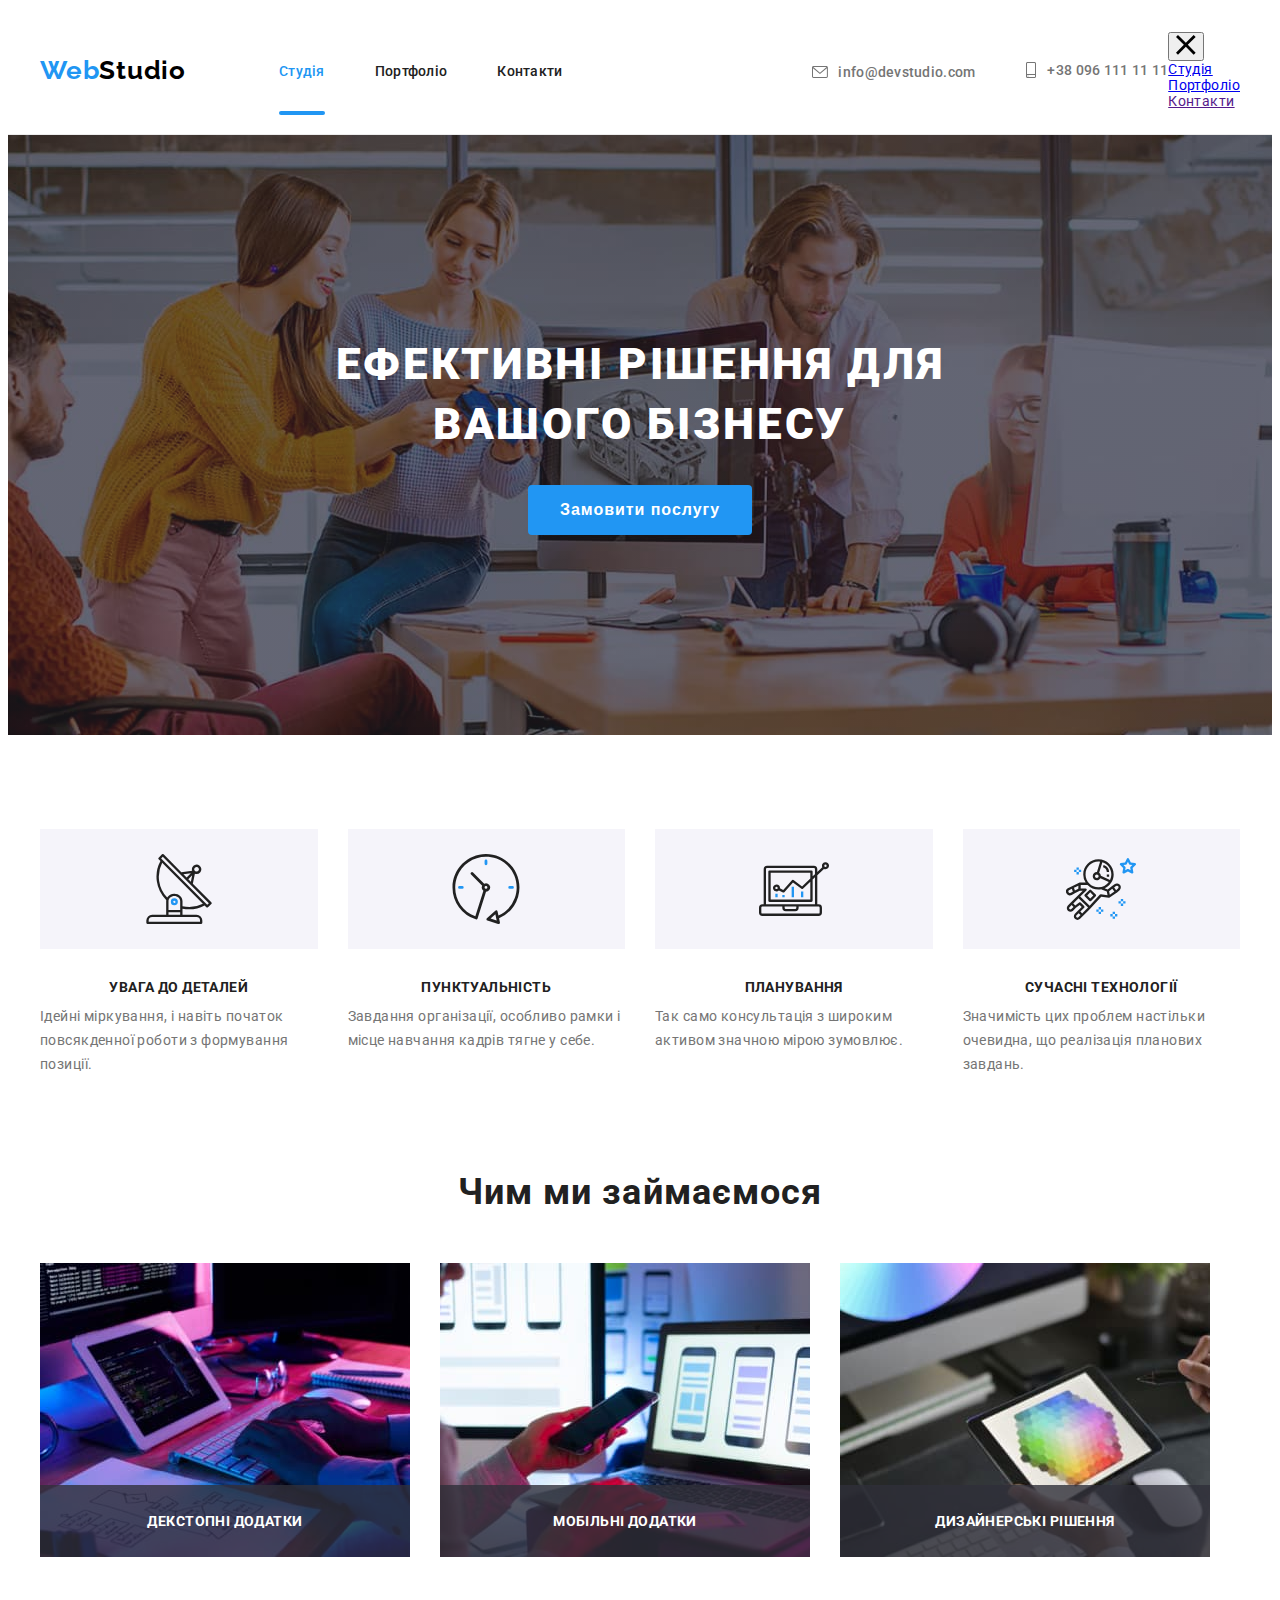
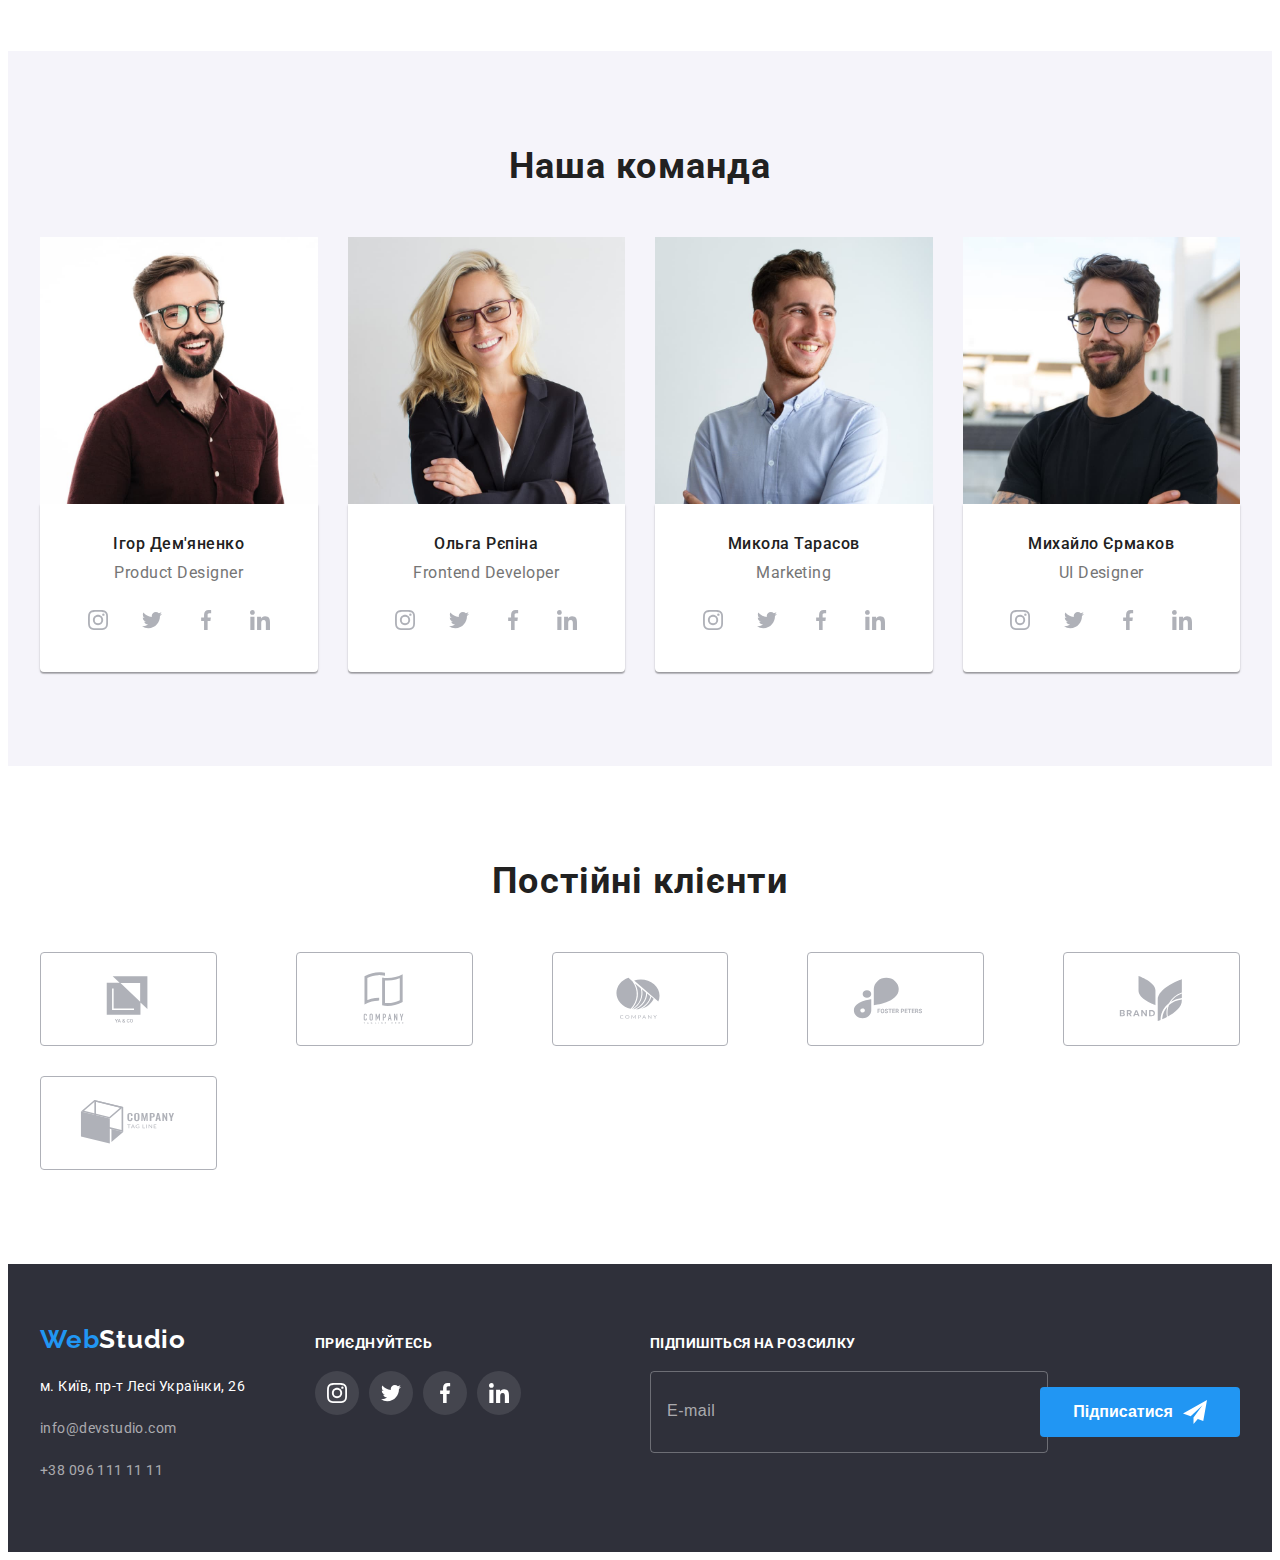
==== commit 1696827f: "commit20" ====
--- a/index.html
+++ b/index.html
@@ -52,6 +52,23 @@
             >
           </li>
         </ul>
+        <button type="button" class="menu-open">
+          <svg width="24" height="16">
+            <use href="./images/icons.svg#icon-open-menu"></use>
+          </svg>
+        </button>
+        <div class="mobile-menu">
+          <button type="button" class="menu-close">
+            <svg width="20" height="20">
+              <use href="./images/icons.svg#icon-close-menu"></use>
+            </svg>
+          </button>
+          <ul class="menu-nav-list">
+            <li class="menu-nav-item"><a href="./index.html" class="menu-nav-link">Студія</a></li>
+            <li class="menu-nav-item"><a href="./portfolio.html" class="menu-nav-link">Портфоліо</a></li>
+            <li class="menu-nav-item"><a href="" class="menu-nav-link">Контакти</a></li>
+          </ul>
+        </div>
       </div>
     </header>  
     <main>
--- a/css/main.min.css
+++ b/css/main.min.css
@@ -1 +1 @@
-:root{--blue: #2196F3;--white: #FFFFFF;--black: #212121;--background-grey: #F5F4FA;--text-color: #757575;--icons-grey: #AFB1B8}h1,h2,h3,h4,h5,h6,p{margin:0}ul{list-style:none;padding:0;margin:0}body{background-color:#fff;font-family:"Roboto",sans-serif;color:#757575;font-size:14px;letter-spacing:.03em}.section{padding-top:60px;padding-bottom:60px}@media screen and (min-width: 1200px){.section{padding-top:94px;padding-bottom:94px}}.title{color:#212121}.content{color:#757575}.button{cursor:pointer}.current{color:#2196f3}.visually-hidden{position:absolute;width:1px;height:1px;margin:-1px;border:0;padding:0;white-space:nowrap;-webkit-clip-path:inset(100%);clip-path:inset(100%);clip:rect(0 0 0 0);overflow:hidden}.is-hidden{opacity:0;visibility:hidden;pointer-events:none}.underline::after{position:absolute;content:"";bottom:0;left:0;content:"";display:block;width:100%;height:4px;background:#2196f3;border-radius:2px}.backdrop{position:fixed;top:0;left:0;width:100%;height:100%;background-color:rgba(0,0,0,.2);transition:opacity 400ms linear,visibility 400ms linear}.modal{width:90%;height:90%;max-width:450px;min-height:609px;background-color:#fff;padding:40px;position:absolute;top:50%;left:50%;transform:translate(-50%, -50%);border-radius:4px}@media screen and (min-width: 1200px){.modal{min-width:528px;min-height:581px}}.modal-title{font-style:normal;font-weight:700;font-size:20px;line-height:23px;text-align:center;letter-spacing:.03em;color:#212121;margin-bottom:12px}.modal-form{display:flex;flex-direction:column;align-items:center;width:100%}@media screen and (min-width: 1200px){.modal-form{width:448px}}.modal-input{width:100%;height:40px;max-width:370px;min-height:40px;border:1px solid rgba(33,33,33,.2);border-radius:4px;padding-left:42px;outline:rgba(0,0,0,0);transition:cubic-bezier(0.4, 0, 0.2, 1) 250ms;margin-bottom:10px}.modal-input:focus .modal-input:hover{border-color:#2196f3}@media screen and (min-width: 1200px){.modal-input{min-width:448px}}.input-wrapper{position:relative}.modal-icon{position:absolute;left:12px;top:50%;transform:translateY(-50%);transition:cubic-bezier(0.4, 0, 0.2, 1) 250ms}.modal-icon:focus .modal-icon:hover{fill:#2196f3}.modal-label{width:100%}.label-title{margin-bottom:4px;display:block;font-weight:400;font-size:12px;line-height:14px;letter-spacing:.01em;color:#757575}.button-modal{width:200px;height:50px;color:#fff;background-color:#2196f3;box-shadow:0px 4px 4px rgba(0,0,0,.15);border-radius:4px;border:none;text-align:center;font-style:normal;font-weight:700;font-size:16px;line-height:30px;letter-spacing:0,6em}.modal-textarea{width:100%;height:120px;border:1px solid rgba(33,33,33,.2);border-radius:4px;resize:none;outline:rgba(0,0,0,0);transition:cubic-bezier(0.4, 0, 0.2, 1) 250ms;font-weight:400;font-size:12px;line-height:14px;letter-spacing:.01em;padding:12px 16px;display:block}.modal-textarea:focus .modal-textarea:hover{border-color:#2196f3}.modal-textarea:focus{border-color:#2196f3}.button-close{position:absolute;right:8px;top:8px;width:30px;height:30px;border-radius:50%;background:#fff;border:1px solid rgba(0,0,0,.1);cursor:pointer}.button-close-icon{display:flex;text-align:center;justify-content:center;width:100%;height:100%}.button-close:focus .button-close-icon{fill:#2196f3}.button-close:hover .button-close-icon{fill:#2196f3}.button-close .button-close-icon{transition:cubic-bezier(0.4, 0, 0.2, 1) 250ms}.modal-input:focus+.modal-icon{fill:#2196f3}.modal-input:focus{border-color:#2196f3}.chekbox{position:absolute;width:1px;height:1px;margin:-1px;border:0;padding:0;flex-shrink:0;clip:rect(0 0 0 0);overflow:hidden;border-radius:2px}.chekbox-link{color:#2196f3}.checkbox-icon{display:inline-flex;align-items:center;justify-content:center;width:16px;height:15px;margin-left:10px;margin-right:10px;border:2px solid #000}.check-icon{display:block;align-items:center;justify-content:center;opacity:0}.chekbox:checked+.checkbox-icon{background-color:#2196f3;border:1px solid #2196f3}.chekbox:checked+.checkbox-icon .check-icon{opacity:1;fill:#fff}.chekbox{display:flex;align-items:center;margin-bottom:30px}.label-checkbox{margin-top:20px;margin-bottom:30px}.container{width:100%;margin-left:auto;margin-right:auto;padding-left:15px;padding-right:15px}@media screen and (min-width: 480px){.container{width:480px}}@media screen and (min-width: 768px){.container{width:768px}}@media screen and (min-width: 1200px){.container{width:1200px}}.navigation__list{display:flex;gap:50px}.header{border-bottom:1px solid #ececec;padding-top:16px;padding-bottom:16px}@media screen and (min-width: 768px){.header{padding-top:10px;padding-bottom:2px}}@media screen and (min-width: 1200px){.header{padding-top:24px;padding-bottom:25px}}.header-contacts{display:none;margin-left:auo}@media screen and (min-width: 768px){.header-contacts{display:flex;flex-direction:column;align-items:baseline;gap:10px}}@media screen and (min-width: 1200px){.header-contacts{display:flex;gap:50px;text-align:center;flex-direction:row}}.header-container{display:flex;align-items:center}.header-container__logo{color:#000;font-family:"Raleway",sans-serif;text-decoration:none;font-weight:700;font-size:26px;line-height:1.1923;letter-spacing:.03em}@media screen and (min-width: 768px){.header-container__logo{margin-right:93px}}.logo-web{color:#2196f3;font-family:"Raleway",sans-serif;text-decoration:none;font-weight:700;font-size:26px;line-height:1.1923;letter-spacing:.03em}.navigation{display:none}@media screen and (min-width: 768px){.navigation{display:flex;align-items:center;margin-right:auto}}.navigation__link{position:relative;color:#212121;text-decoration:none;font-weight:500;font-size:14px;line-height:1.1428;letter-spacing:.02em;padding-top:10px;padding-bottom:23px;transition:cubic-bezier(0.4, 0, 0.2, 1) 250ms}.navigation__link:hover,.navigation__link:focus{color:#2196f3}@media screen and (min-width: 768px){.navigation__link{padding-bottom:36px}}.header-contacts__item:hover .header-contacts__icon{fill:#2196f3}.header-contacts__item:focus .header-contacts__icon{fill:#2196f3}.header-contacts__item{color:#757575;text-decoration:none;font-weight:500;font-size:14px;line-height:1.1428;letter-spacing:.02em;padding-top:10px;padding-bottom:10px;display:flex;align-items:center;transition:cubic-bezier(0.4, 0, 0.2, 1) 250ms}.header-contacts__item:hover,.header-contacts__item:focus{color:#2196f3}.header-contacts__icon{fill:#757575;margin-right:10px}.header-contacts__icon:hover,.header-contacts__icon:focus{fill:#2196f3}.current{color:#2196f3}.banner{background-color:#2f303a;background-image:linear-gradient(to right, rgba(47, 48, 58, 0.4), rgba(47, 48, 58, 0.4)),url(/images/banner-mob.jpg);background-repeat:no-repeat;background-position:center;background-size:cover;padding-top:200px;padding-bottom:200px;margin-left:auto;margin-right:auto;text-align:center;max-width:1600px}@media screen and (min-width: 768px){.banner{background-image:linear-gradient(to right, rgba(47, 48, 58, 0.4), rgba(47, 48, 58, 0.4)),url(/images/banner-tab.jpg)}}@media screen and (min-width: 1200px){.banner{background-image:linear-gradient(to right, rgba(47, 48, 58, 0.4), rgba(47, 48, 58, 0.4)),url(/images/banner-deks.jpg)}}.container-banner__title{color:#fff;text-align:center;font-weight:900;font-size:26px;line-height:1.3636;letter-spacing:.06em;text-transform:uppercase;margin:0 auto}@media screen and (min-width: 768px){.container-banner__title{width:360px}}@media screen and (min-width: 1200px){.container-banner__title{font-size:44px;width:696px}}.banner button{display:block;background:#2196f3;font-weight:700;font-size:16px;line-height:1.87;color:#fff;margin:0 auto;margin-top:30px;border-radius:4px;border:0;padding:10px 32px;letter-spacing:.06em}.advances{display:flex;flex-wrap:wrap;gap:30px}.advances__title{font-weight:700;font-size:14px;line-height:1.1428;letter-spacing:.03em;text-transform:uppercase;margin-bottom:10px;text-align:center}.advances__content{font-weight:400;font-size:14px;line-height:1.7142;letter-spacing:.03em}.advances__list{width:100%}@media screen and (min-width: 768px){.advances__list{width:calc((100% - 30px)/2)}}@media screen and (min-width: 1200px){.advances__list{width:calc((100% - 90px)/4)}}.advances__style{background-color:#f5f4fa;height:120px;margin-bottom:30px;display:flex;align-items:center;justify-content:center}.container-working__title{font-weight:700;font-size:36px;line-height:1.1666;text-align:center;letter-spacing:.03em;margin-bottom:50px}.container-working__img{display:block;max-width:100%;height:auto}.container-working__list{display:flex;gap:30px}.container-working__item{position:relative}.container-working__text{position:absolute;bottom:0;left:0;color:#fff;font-style:normal;font-weight:700;font-size:14px;line-height:16px;text-align:center;letter-spacing:.03em;text-transform:uppercase;background:rgba(47,48,58,.8);display:flex;align-items:center;justify-content:center;width:100%;height:72px}.section-working{padding-top:0;text-align:center;padding-bottom:94px;display:none}@media screen and (min-width: 1200px){.section-working{display:block}}.container-team__list{display:flex;flex-wrap:wrap;gap:30px}.container-team__item{width:100%}@media screen and (min-width: 768px){.container-team__item{width:calc((100% - 30px)/2)}}@media screen and (min-width: 1200px){.container-team__item{width:calc((100% - 90px)/4)}}.container-team__title{font-weight:700;font-size:36px;line-height:1.1666;text-align:center;letter-spacing:.03em;margin-bottom:50px}.team-content__name{font-weight:500;font-size:16px;line-height:1.1875;letter-spacing:.03em;margin-bottom:10px}.container-team{text-align:center;padding-left:auto;padding-right:auto}.section-team{background-color:#f5f4fa}.team-content{background:#fff;box-shadow:0px 1px 3px rgba(0,0,0,.12),0px 1px 1px rgba(0,0,0,.14),0px 2px 1px rgba(0,0,0,.2);border-radius:0px 0px 4px 4px;padding-top:30px;padding-bottom:30px;display:block;max-width:100%;height:auto}.container-team__picture{display:block;max-width:100%;height:auto}.team-soc{display:flex;justify-content:center;gap:10px}.team-soc__item{width:44px;height:44px}.team-soc__link{width:100%;height:100%;background-color:#fff;border-radius:50%;display:flex;align-items:center;justify-content:center;transition:cubic-bezier(0.4, 0, 0.2, 1) 250ms}.team-soc__link:hover,.team-soc__link:focus{background-color:#2196f3}.team-soc__icon{fill:#afb1b8}.team-soc__icon:hover,.team-soc__icon:focus{fill:#fff}.team-content__position{font-weight:400;font-size:16px;line-height:1.1875;letter-spacing:.03em;margin-bottom:16px}.team-soc__link:hover .team-soc__icon{fill:#fff}.team-soc__link:focus .team-soc__icon{fill:#fff}.clients-list{display:flex;flex-wrap:wrap;gap:30px;justify-content:space-between;padding:0}.clients-item{width:calc((100% - 30px)/2);height:92px;border:1px solid #afb1b8;border-radius:4px;transition:cubic-bezier(0.4, 0, 0.2, 1) 250ms}.clients-item:hover,.clients-item:focus{border-color:#2196f3}@media screen and (min-width: 768px){.clients-item{width:calc((100% - 60px)/3)}}@media screen and (min-width: 1200px){.clients-item{width:calc((100% - 150px)/6)}}.clients-item:hover .clients-icon{fill:#2196f3}.clients-item:focus .clients-icon{fill:#2196f3}.clients-link{width:100%;height:100%;display:flex;align-items:center;justify-content:center}.clients-icon{fill:#afb1b8;transition:cubic-bezier(0.4, 0, 0.2, 1) 250ms}.clients-icon:hover .clients-icon:focus{fill:#2196f3}.title-clients{font-weight:700;font-size:36px;line-height:1.1666;text-align:center;letter-spacing:.03em;margin-bottom:50px}footer{background-color:#2f303a;display:flex}.logo-footer{color:#fff;font-family:"Raleway",sans-serif;text-decoration:none;font-weight:700;font-size:26px;line-height:1.1923;letter-spacing:.03em;margin-bottom:20px;display:block;text-align:center}@media screen and (min-width: 1200px){.logo-footer{text-align:start}}.logo-web-footer{color:#2196f3;font-family:"Raleway",sans-serif;text-decoration:none;font-weight:700;font-size:26px;line-height:1.1923;letter-spacing:.03em}.footer-list{margin-bottom:9px;text-align:center}@media screen and (min-width: 1200px){.footer-list{text-align:start}}.address{color:#fff;text-decoration:none;font-weight:400;font-size:14px;line-height:1.7142;letter-spacing:.03em;font-style:normal}.address:focus,.address:hover{color:#2196f3}.contacts-footer{display:block;color:rgba(255,255,255,.6);text-decoration:none;font-weight:400;font-size:14px;line-height:1.7142;letter-spacing:.03em;font-style:normal}.contacts-footer:hover,.contacts-footer:focus{color:#2196f3}@media screen and (min-width: 1200px){.contacts-footer{display:inline-block}}.footer{padding-top:60px;padding-bottom:60px}.button-filter{background:#f5f4fa;font-weight:500;font-size:16px;line-height:1.625;border-radius:4px;padding-top:6px;padding-bottom:6px;padding-left:22px;padding-right:22px;border:none;transition:cubic-bezier(0.4, 0, 0.2, 1) 250ms}.button-filter:focus,.button-filter:hover{background:#2196f3;color:#fff;box-shadow:0px 3px 1px rgba(0,0,0,.1),0px 1px 2px rgba(0,0,0,.08),0px 2px 2px rgba(0,0,0,.12)}.container-contacts-footer{justify-content:center}@media screen and (min-width: 768px){.container-contacts-footer{display:flex;justify-content:space-around;align-items:baseline;flex-wrap:wrap}}@media screen and (min-width: 1200px){.container-contacts-footer{justify-content:space-between}}.icons-footer{font-weight:700;font-size:14px;line-height:16px;letter-spacing:.03em;text-transform:uppercase;color:#fff;margin-bottom:20px;margin-top:60px;text-align:center}@media screen and (min-width: 1200px){.icons-footer{text-align:start;margin-top:0}}.footer-soc-item{width:44px;height:44px}.footer-soc-list{display:flex;gap:10px;align-items:center;justify-content:center}.footer-soc-icon{fill:#fff}.footer-soc-link{width:100%;height:100%;background-color:rgba(255,255,255,.1);border-radius:50%;display:flex;align-items:center;justify-content:center;transition:cubic-bezier(0.4, 0, 0.2, 1) 250ms}.footer-soc-link:hover,.footer-soc-link:focus{background-color:#2196f3}.footer-transition{transition:cubic-bezier(0.4, 0, 0.2, 1) 250ms}@media screen and (min-width: 1200px){.container-footer-icon{margin-left:70px}}.sign-title{font-weight:700;font-size:14px;line-height:16px;letter-spacing:.03em;text-transform:uppercase;color:#fff;margin-bottom:20px;margin-top:60px;text-align:center}@media screen and (min-width: 1200px){.sign-title{text-align:start;margin-top:0}}.sent-form{display:flex;flex-direction:column;gap:12px;align-items:center;flex-wrap:wrap}@media screen and (min-width: 768px){.sent-form{align-items:center;justify-content:center}}@media screen and (min-width: 1200px){.sent-form{display:flex;flex-direction:row;gap:0}}.input-footer{width:100%;height:50px;background:rgba(0,0,0,0);border:1px solid rgba(255,255,255,.3);border-radius:4px;padding-left:16px;padding-top:15px;padding-bottom:15px;color:#fff}.input-footer:focus,.input-footer:hover{border-color:#2196f3}@media screen and (min-width: 480px){.input-footer{min-width:450px}}@media screen and (min-width: 1200px){.input-footer{min-width:358px}}.input-footer::-moz-placeholder{font-weight:400;font-size:16px;line-height:20px;letter-spacing:.03em;color:rgba(255,255,255,.6)}.input-footer:-ms-input-placeholder{font-weight:400;font-size:16px;line-height:20px;letter-spacing:.03em;color:rgba(255,255,255,.6)}.input-footer::placeholder{font-weight:400;font-size:16px;line-height:20px;letter-spacing:.03em;color:rgba(255,255,255,.6)}.button-sent{background-color:#2196f3;display:flex;border-radius:4px;align-items:center;justify-content:center;color:#fff;font-weight:700;font-size:16px;line-height:30px;letter-spacing:0,3em;padding:10px 28px;border:none;margin-left:12px;width:200px}.button-sent-icon{fill:#fff;margin-left:10px}@media screen and (min-width: 1200px){.container-footer-sign{margin-left:auto}}.address a{transition:cubic-bezier(0.4, 0, 0.2, 1) 250ms}.footer-form{display:flex;flex-direction:column;gap:20px;align-items:center}@media screen and (min-width: 1200px){.footer-form{flex-direction:row;gap:12px}}.footer-list-2{display:flex;flex-wrap:wrap;flex-direction:column;gap:9px}.button-filter{background:#f5f4fa;font-weight:500;font-size:16px;line-height:1.625;border-radius:4px;padding-top:6px;padding-bottom:6px;padding-left:22px;padding-right:22px;border:none;transition:cubic-bezier(0.4, 0, 0.2, 1) 250ms}.button-filter:focus,.button-filter:hover{background:#2196f3;color:#fff;box-shadow:0px 3px 1px rgba(0,0,0,.1),0px 1px 2px rgba(0,0,0,.08),0px 2px 2px rgba(0,0,0,.12)}.container-filter{display:flex;justify-content:center;gap:8px;margin-bottom:50px}.project-link{display:block;text-decoration:none;transition:cubic-bezier(0.4, 0, 0.2, 1) 250ms}.project-link:hover,.project-link:focus{box-shadow:0px 1px 1px rgba(0,0,0,.12),0px 4px 4px rgba(0,0,0,.06),1px 4px 6px rgba(0,0,0,.16)}.project-picture{display:block;max-width:100%;height:auto}.projects-top-text{position:absolute;top:0;background-color:rgba(33,150,243,.9);color:#fff;font-style:normal;font-weight:400;font-size:18px;line-height:28px;letter-spacing:.03em;padding:63px 24px;height:100%;transform:translateY(100%);transition:cubic-bezier(0.4, 0, 0.2, 1) 250ms}.projects-top-text:hover,.projects-top-text:focus{transform:translateY(0)}.projects-top-wrap{position:relative;overflow:hidden}.projects-list{flex-basis:calc((100% - 60px)/3)}.projects-item{border-bottom:1px solid #eee;border-left:1px solid #eee;border-right:1px solid #eee;padding-left:24px;padding-right:24px;padding-top:20px;padding-bottom:20px}.container-projects{display:flex;flex-wrap:wrap;gap:30px}/*# sourceMappingURL=main.min.css.map */+:root{--blue: #2196F3;--white: #FFFFFF;--black: #212121;--background-grey: #F5F4FA;--text-color: #757575;--icons-grey: #AFB1B8}h1,h2,h3,h4,h5,h6,p{margin:0}ul{list-style:none;padding:0;margin:0}body{background-color:#fff;font-family:"Roboto",sans-serif;color:#757575;font-size:14px;letter-spacing:.03em}.section{padding-top:60px;padding-bottom:60px}@media screen and (min-width: 1200px){.section{padding-top:94px;padding-bottom:94px}}.title{color:#212121}.content{color:#757575}.button{cursor:pointer}.current{color:#2196f3}.visually-hidden{position:absolute;width:1px;height:1px;margin:-1px;border:0;padding:0;white-space:nowrap;-webkit-clip-path:inset(100%);clip-path:inset(100%);clip:rect(0 0 0 0);overflow:hidden}.is-hidden{opacity:0;visibility:hidden;pointer-events:none}.underline::after{position:absolute;content:"";bottom:0;left:0;content:"";display:block;width:100%;height:4px;background:#2196f3;border-radius:2px}.backdrop{position:fixed;top:0;left:0;width:100%;height:100%;background-color:rgba(0,0,0,.2);transition:opacity 400ms linear,visibility 400ms linear}.modal{width:90%;height:90%;max-width:450px;min-height:609px;background-color:#fff;padding:40px;position:absolute;top:50%;left:50%;transform:translate(-50%, -50%);border-radius:4px}@media screen and (min-width: 1200px){.modal{min-width:528px;min-height:581px}}.modal-title{font-style:normal;font-weight:700;font-size:20px;line-height:23px;text-align:center;letter-spacing:.03em;color:#212121;margin-bottom:12px}.modal-form{display:flex;flex-direction:column;align-items:center;width:100%}@media screen and (min-width: 1200px){.modal-form{width:448px}}.modal-input{width:100%;height:40px;max-width:370px;min-height:40px;border:1px solid rgba(33,33,33,.2);border-radius:4px;padding-left:42px;outline:rgba(0,0,0,0);transition:cubic-bezier(0.4, 0, 0.2, 1) 250ms;margin-bottom:10px}.modal-input:focus .modal-input:hover{border-color:#2196f3}@media screen and (min-width: 1200px){.modal-input{min-width:448px}}.input-wrapper{position:relative}.modal-icon{position:absolute;left:12px;top:50%;transform:translateY(-50%);transition:cubic-bezier(0.4, 0, 0.2, 1) 250ms}.modal-icon:focus .modal-icon:hover{fill:#2196f3}.modal-label{width:100%}.label-title{margin-bottom:4px;display:block;font-weight:400;font-size:12px;line-height:14px;letter-spacing:.01em;color:#757575}.button-modal{width:200px;height:50px;color:#fff;background-color:#2196f3;box-shadow:0px 4px 4px rgba(0,0,0,.15);border-radius:4px;border:none;text-align:center;font-style:normal;font-weight:700;font-size:16px;line-height:30px;letter-spacing:0,6em}.modal-textarea{width:100%;height:120px;border:1px solid rgba(33,33,33,.2);border-radius:4px;resize:none;outline:rgba(0,0,0,0);transition:cubic-bezier(0.4, 0, 0.2, 1) 250ms;font-weight:400;font-size:12px;line-height:14px;letter-spacing:.01em;padding:12px 16px;display:block}.modal-textarea:focus .modal-textarea:hover{border-color:#2196f3}.modal-textarea:focus{border-color:#2196f3}.button-close{position:absolute;right:8px;top:8px;width:30px;height:30px;border-radius:50%;background:#fff;border:1px solid rgba(0,0,0,.1);cursor:pointer}.button-close-icon{display:flex;text-align:center;justify-content:center;width:100%;height:100%}.button-close:focus .button-close-icon{fill:#2196f3}.button-close:hover .button-close-icon{fill:#2196f3}.button-close .button-close-icon{transition:cubic-bezier(0.4, 0, 0.2, 1) 250ms}.modal-input:focus+.modal-icon{fill:#2196f3}.modal-input:focus{border-color:#2196f3}.chekbox{position:absolute;width:1px;height:1px;margin:-1px;border:0;padding:0;flex-shrink:0;clip:rect(0 0 0 0);overflow:hidden;border-radius:2px}.chekbox-link{color:#2196f3}.checkbox-icon{display:inline-flex;align-items:center;justify-content:center;width:16px;height:15px;margin-left:10px;margin-right:10px;border:2px solid #000}.check-icon{display:block;align-items:center;justify-content:center;opacity:0}.chekbox:checked+.checkbox-icon{background-color:#2196f3;border:1px solid #2196f3}.chekbox:checked+.checkbox-icon .check-icon{opacity:1;fill:#fff}.chekbox{display:flex;align-items:center;margin-bottom:30px}.label-checkbox{margin-top:20px;margin-bottom:30px}.container{width:100%;margin-left:auto;margin-right:auto;padding-left:15px;padding-right:15px}@media screen and (min-width: 480px){.container{width:480px}}@media screen and (min-width: 768px){.container{width:768px}}@media screen and (min-width: 1200px){.container{width:1200px}}.navigation__list{display:flex;gap:50px}.header{border-bottom:1px solid #ececec;padding-top:16px;padding-bottom:16px}@media screen and (min-width: 768px){.header{padding-top:10px;padding-bottom:2px}}@media screen and (min-width: 1200px){.header{padding-top:24px;padding-bottom:25px}}.header-contacts{display:none;margin-left:auo}@media screen and (min-width: 768px){.header-contacts{display:flex;flex-direction:column;align-items:baseline;gap:10px}}@media screen and (min-width: 1200px){.header-contacts{display:flex;gap:50px;text-align:center;flex-direction:row}}.header-container{display:flex;align-items:center}.header-container__logo{color:#000;font-family:"Raleway",sans-serif;text-decoration:none;font-weight:700;font-size:26px;line-height:1.1923;letter-spacing:.03em}@media screen and (min-width: 768px){.header-container__logo{margin-right:93px}}.logo-web{color:#2196f3;font-family:"Raleway",sans-serif;text-decoration:none;font-weight:700;font-size:26px;line-height:1.1923;letter-spacing:.03em}.navigation{display:none}@media screen and (min-width: 768px){.navigation{display:flex;align-items:center;margin-right:auto}}.navigation__link{position:relative;color:#212121;text-decoration:none;font-weight:500;font-size:14px;line-height:1.1428;letter-spacing:.02em;padding-top:10px;padding-bottom:23px;transition:cubic-bezier(0.4, 0, 0.2, 1) 250ms}.navigation__link:hover,.navigation__link:focus{color:#2196f3}@media screen and (min-width: 768px){.navigation__link{padding-bottom:36px}}.header-contacts__item:hover .header-contacts__icon{fill:#2196f3}.header-contacts__item:focus .header-contacts__icon{fill:#2196f3}.header-contacts__item{color:#757575;text-decoration:none;font-weight:500;font-size:14px;line-height:1.1428;letter-spacing:.02em;padding-top:10px;padding-bottom:10px;display:flex;align-items:center;transition:cubic-bezier(0.4, 0, 0.2, 1) 250ms}.header-contacts__item:hover,.header-contacts__item:focus{color:#2196f3}.header-contacts__icon{fill:#757575;margin-right:10px}.header-contacts__icon:hover,.header-contacts__icon:focus{fill:#2196f3}.current{color:#2196f3}.menu-open{background-color:rgba(0,0,0,0);border:none;margin-left:auto;cursor:pointer}.menu-open:hover,.menu-open:focus{fill:#2196f3}@media screen and (min-width: 768px){.menu-open{display:none}}.banner{background-color:#2f303a;background-image:linear-gradient(to right, rgba(47, 48, 58, 0.4), rgba(47, 48, 58, 0.4)),url(/images/banner-mob.jpg);background-repeat:no-repeat;background-position:center;background-size:cover;padding-top:200px;padding-bottom:200px;margin-left:auto;margin-right:auto;text-align:center;max-width:1600px}@media screen and (min-width: 768px){.banner{background-image:linear-gradient(to right, rgba(47, 48, 58, 0.4), rgba(47, 48, 58, 0.4)),url(/images/banner-tab.jpg)}}@media screen and (min-width: 1200px){.banner{background-image:linear-gradient(to right, rgba(47, 48, 58, 0.4), rgba(47, 48, 58, 0.4)),url(/images/banner-deks.jpg)}}.container-banner__title{color:#fff;text-align:center;font-weight:900;font-size:26px;line-height:1.3636;letter-spacing:.06em;text-transform:uppercase;margin:0 auto}@media screen and (min-width: 768px){.container-banner__title{width:360px}}@media screen and (min-width: 1200px){.container-banner__title{font-size:44px;width:696px}}.banner button{display:block;background:#2196f3;font-weight:700;font-size:16px;line-height:1.87;color:#fff;margin:0 auto;margin-top:30px;border-radius:4px;border:0;padding:10px 32px;letter-spacing:.06em}.advances{display:flex;flex-wrap:wrap;gap:30px}.advances__title{font-weight:700;font-size:14px;line-height:1.1428;letter-spacing:.03em;text-transform:uppercase;margin-bottom:10px;text-align:center}.advances__content{font-weight:400;font-size:14px;line-height:1.7142;letter-spacing:.03em}.advances__list{width:100%}@media screen and (min-width: 768px){.advances__list{width:calc((100% - 30px)/2)}}@media screen and (min-width: 1200px){.advances__list{width:calc((100% - 90px)/4)}}.advances__style{background-color:#f5f4fa;height:120px;margin-bottom:30px;display:flex;align-items:center;justify-content:center}.container-working__title{font-weight:700;font-size:36px;line-height:1.1666;text-align:center;letter-spacing:.03em;margin-bottom:50px}.container-working__img{display:block;max-width:100%;height:auto}.container-working__list{display:flex;gap:30px}.container-working__item{position:relative}.container-working__text{position:absolute;bottom:0;left:0;color:#fff;font-style:normal;font-weight:700;font-size:14px;line-height:16px;text-align:center;letter-spacing:.03em;text-transform:uppercase;background:rgba(47,48,58,.8);display:flex;align-items:center;justify-content:center;width:100%;height:72px}.section-working{padding-top:0;text-align:center;padding-bottom:94px;display:none}@media screen and (min-width: 1200px){.section-working{display:block}}.container-team__list{display:flex;flex-wrap:wrap;gap:30px}.container-team__item{width:100%}@media screen and (min-width: 768px){.container-team__item{width:calc((100% - 30px)/2)}}@media screen and (min-width: 1200px){.container-team__item{width:calc((100% - 90px)/4)}}.container-team__title{font-weight:700;font-size:36px;line-height:1.1666;text-align:center;letter-spacing:.03em;margin-bottom:50px}.team-content__name{font-weight:500;font-size:16px;line-height:1.1875;letter-spacing:.03em;margin-bottom:10px}.container-team{text-align:center;padding-left:auto;padding-right:auto}.section-team{background-color:#f5f4fa}.team-content{background:#fff;box-shadow:0px 1px 3px rgba(0,0,0,.12),0px 1px 1px rgba(0,0,0,.14),0px 2px 1px rgba(0,0,0,.2);border-radius:0px 0px 4px 4px;padding-top:30px;padding-bottom:30px;display:block;max-width:100%;height:auto}.container-team__picture{display:block;max-width:100%;height:auto}.team-soc{display:flex;justify-content:center;gap:10px}.team-soc__item{width:44px;height:44px}.team-soc__link{width:100%;height:100%;background-color:#fff;border-radius:50%;display:flex;align-items:center;justify-content:center;transition:cubic-bezier(0.4, 0, 0.2, 1) 250ms}.team-soc__link:hover,.team-soc__link:focus{background-color:#2196f3}.team-soc__icon{fill:#afb1b8}.team-soc__icon:hover,.team-soc__icon:focus{fill:#fff}.team-content__position{font-weight:400;font-size:16px;line-height:1.1875;letter-spacing:.03em;margin-bottom:16px}.team-soc__link:hover .team-soc__icon{fill:#fff}.team-soc__link:focus .team-soc__icon{fill:#fff}.clients-list{display:flex;flex-wrap:wrap;gap:30px;justify-content:space-between;padding:0}.clients-item{width:calc((100% - 30px)/2);height:92px;border:1px solid #afb1b8;border-radius:4px;transition:cubic-bezier(0.4, 0, 0.2, 1) 250ms}.clients-item:hover,.clients-item:focus{border-color:#2196f3}@media screen and (min-width: 768px){.clients-item{width:calc((100% - 60px)/3)}}@media screen and (min-width: 1200px){.clients-item{width:calc((100% - 150px)/6)}}.clients-item:hover .clients-icon{fill:#2196f3}.clients-item:focus .clients-icon{fill:#2196f3}.clients-link{width:100%;height:100%;display:flex;align-items:center;justify-content:center}.clients-icon{fill:#afb1b8;transition:cubic-bezier(0.4, 0, 0.2, 1) 250ms}.clients-icon:hover .clients-icon:focus{fill:#2196f3}.title-clients{font-weight:700;font-size:36px;line-height:1.1666;text-align:center;letter-spacing:.03em;margin-bottom:50px}footer{background-color:#2f303a;display:flex}.logo-footer{color:#fff;font-family:"Raleway",sans-serif;text-decoration:none;font-weight:700;font-size:26px;line-height:1.1923;letter-spacing:.03em;margin-bottom:20px;display:block;text-align:center}@media screen and (min-width: 1200px){.logo-footer{text-align:start}}.logo-web-footer{color:#2196f3;font-family:"Raleway",sans-serif;text-decoration:none;font-weight:700;font-size:26px;line-height:1.1923;letter-spacing:.03em}.footer-list{margin-bottom:9px;text-align:center}@media screen and (min-width: 1200px){.footer-list{text-align:start}}.address{color:#fff;text-decoration:none;font-weight:400;font-size:14px;line-height:1.7142;letter-spacing:.03em;font-style:normal}.address:focus,.address:hover{color:#2196f3}.contacts-footer{display:block;color:rgba(255,255,255,.6);text-decoration:none;font-weight:400;font-size:14px;line-height:1.7142;letter-spacing:.03em;font-style:normal}.contacts-footer:hover,.contacts-footer:focus{color:#2196f3}@media screen and (min-width: 1200px){.contacts-footer{display:inline-block}}.footer{padding-top:60px;padding-bottom:60px}.button-filter{background:#f5f4fa;font-weight:500;font-size:16px;line-height:1.625;border-radius:4px;padding-top:6px;padding-bottom:6px;padding-left:22px;padding-right:22px;border:none;transition:cubic-bezier(0.4, 0, 0.2, 1) 250ms}.button-filter:focus,.button-filter:hover{background:#2196f3;color:#fff;box-shadow:0px 3px 1px rgba(0,0,0,.1),0px 1px 2px rgba(0,0,0,.08),0px 2px 2px rgba(0,0,0,.12)}.container-contacts-footer{justify-content:center}@media screen and (min-width: 768px){.container-contacts-footer{display:flex;justify-content:space-around;align-items:baseline;flex-wrap:wrap}}@media screen and (min-width: 1200px){.container-contacts-footer{justify-content:space-between}}.icons-footer{font-weight:700;font-size:14px;line-height:16px;letter-spacing:.03em;text-transform:uppercase;color:#fff;margin-bottom:20px;margin-top:60px;text-align:center}@media screen and (min-width: 1200px){.icons-footer{text-align:start;margin-top:0}}.footer-soc-item{width:44px;height:44px}.footer-soc-list{display:flex;gap:10px;align-items:center;justify-content:center}.footer-soc-icon{fill:#fff}.footer-soc-link{width:100%;height:100%;background-color:rgba(255,255,255,.1);border-radius:50%;display:flex;align-items:center;justify-content:center;transition:cubic-bezier(0.4, 0, 0.2, 1) 250ms}.footer-soc-link:hover,.footer-soc-link:focus{background-color:#2196f3}.footer-transition{transition:cubic-bezier(0.4, 0, 0.2, 1) 250ms}@media screen and (min-width: 1200px){.container-footer-icon{margin-left:70px}}.sign-title{font-weight:700;font-size:14px;line-height:16px;letter-spacing:.03em;text-transform:uppercase;color:#fff;margin-bottom:20px;margin-top:60px;text-align:center}@media screen and (min-width: 1200px){.sign-title{text-align:start;margin-top:0}}.sent-form{display:flex;flex-direction:column;gap:12px;align-items:center;flex-wrap:wrap}@media screen and (min-width: 768px){.sent-form{align-items:center;justify-content:center}}@media screen and (min-width: 1200px){.sent-form{display:flex;flex-direction:row;gap:0}}.input-footer{width:100%;height:50px;background:rgba(0,0,0,0);border:1px solid rgba(255,255,255,.3);border-radius:4px;padding-left:16px;padding-top:15px;padding-bottom:15px;color:#fff}.input-footer:focus,.input-footer:hover{border-color:#2196f3}@media screen and (min-width: 480px){.input-footer{min-width:450px}}@media screen and (min-width: 1200px){.input-footer{min-width:358px}}.input-footer::-moz-placeholder{font-weight:400;font-size:16px;line-height:20px;letter-spacing:.03em;color:rgba(255,255,255,.6)}.input-footer:-ms-input-placeholder{font-weight:400;font-size:16px;line-height:20px;letter-spacing:.03em;color:rgba(255,255,255,.6)}.input-footer::placeholder{font-weight:400;font-size:16px;line-height:20px;letter-spacing:.03em;color:rgba(255,255,255,.6)}.button-sent{background-color:#2196f3;display:flex;border-radius:4px;align-items:center;justify-content:center;color:#fff;font-weight:700;font-size:16px;line-height:30px;letter-spacing:0,3em;padding:10px 28px;border:none;margin-left:12px;width:200px}.button-sent-icon{fill:#fff;margin-left:10px}@media screen and (min-width: 1200px){.container-footer-sign{margin-left:auto}}.address a{transition:cubic-bezier(0.4, 0, 0.2, 1) 250ms}.footer-form{display:flex;flex-direction:column;gap:20px;align-items:center}@media screen and (min-width: 1200px){.footer-form{flex-direction:row;gap:12px}}.footer-list-2{display:flex;flex-wrap:wrap;flex-direction:column;gap:9px}.button-filter{background:#f5f4fa;font-weight:500;font-size:16px;line-height:1.625;border-radius:4px;padding-top:6px;padding-bottom:6px;padding-left:22px;padding-right:22px;border:none;transition:cubic-bezier(0.4, 0, 0.2, 1) 250ms}.button-filter:focus,.button-filter:hover{background:#2196f3;color:#fff;box-shadow:0px 3px 1px rgba(0,0,0,.1),0px 1px 2px rgba(0,0,0,.08),0px 2px 2px rgba(0,0,0,.12)}.container-filter{display:flex;justify-content:center;gap:8px;margin-bottom:50px}.project-link{display:block;text-decoration:none;transition:cubic-bezier(0.4, 0, 0.2, 1) 250ms}.project-link:hover,.project-link:focus{box-shadow:0px 1px 1px rgba(0,0,0,.12),0px 4px 4px rgba(0,0,0,.06),1px 4px 6px rgba(0,0,0,.16)}.project-picture{display:block;max-width:100%;height:auto}.projects-top-text{position:absolute;top:0;background-color:rgba(33,150,243,.9);color:#fff;font-style:normal;font-weight:400;font-size:18px;line-height:28px;letter-spacing:.03em;padding:63px 24px;height:100%;transform:translateY(100%);transition:cubic-bezier(0.4, 0, 0.2, 1) 250ms}.projects-top-text:hover,.projects-top-text:focus{transform:translateY(0)}.projects-top-wrap{position:relative;overflow:hidden}.projects-list{flex-basis:calc((100% - 60px)/3)}.projects-item{border-bottom:1px solid #eee;border-left:1px solid #eee;border-right:1px solid #eee;padding-left:24px;padding-right:24px;padding-top:20px;padding-bottom:20px}.container-projects{display:flex;flex-wrap:wrap;gap:30px}/*# sourceMappingURL=main.min.css.map */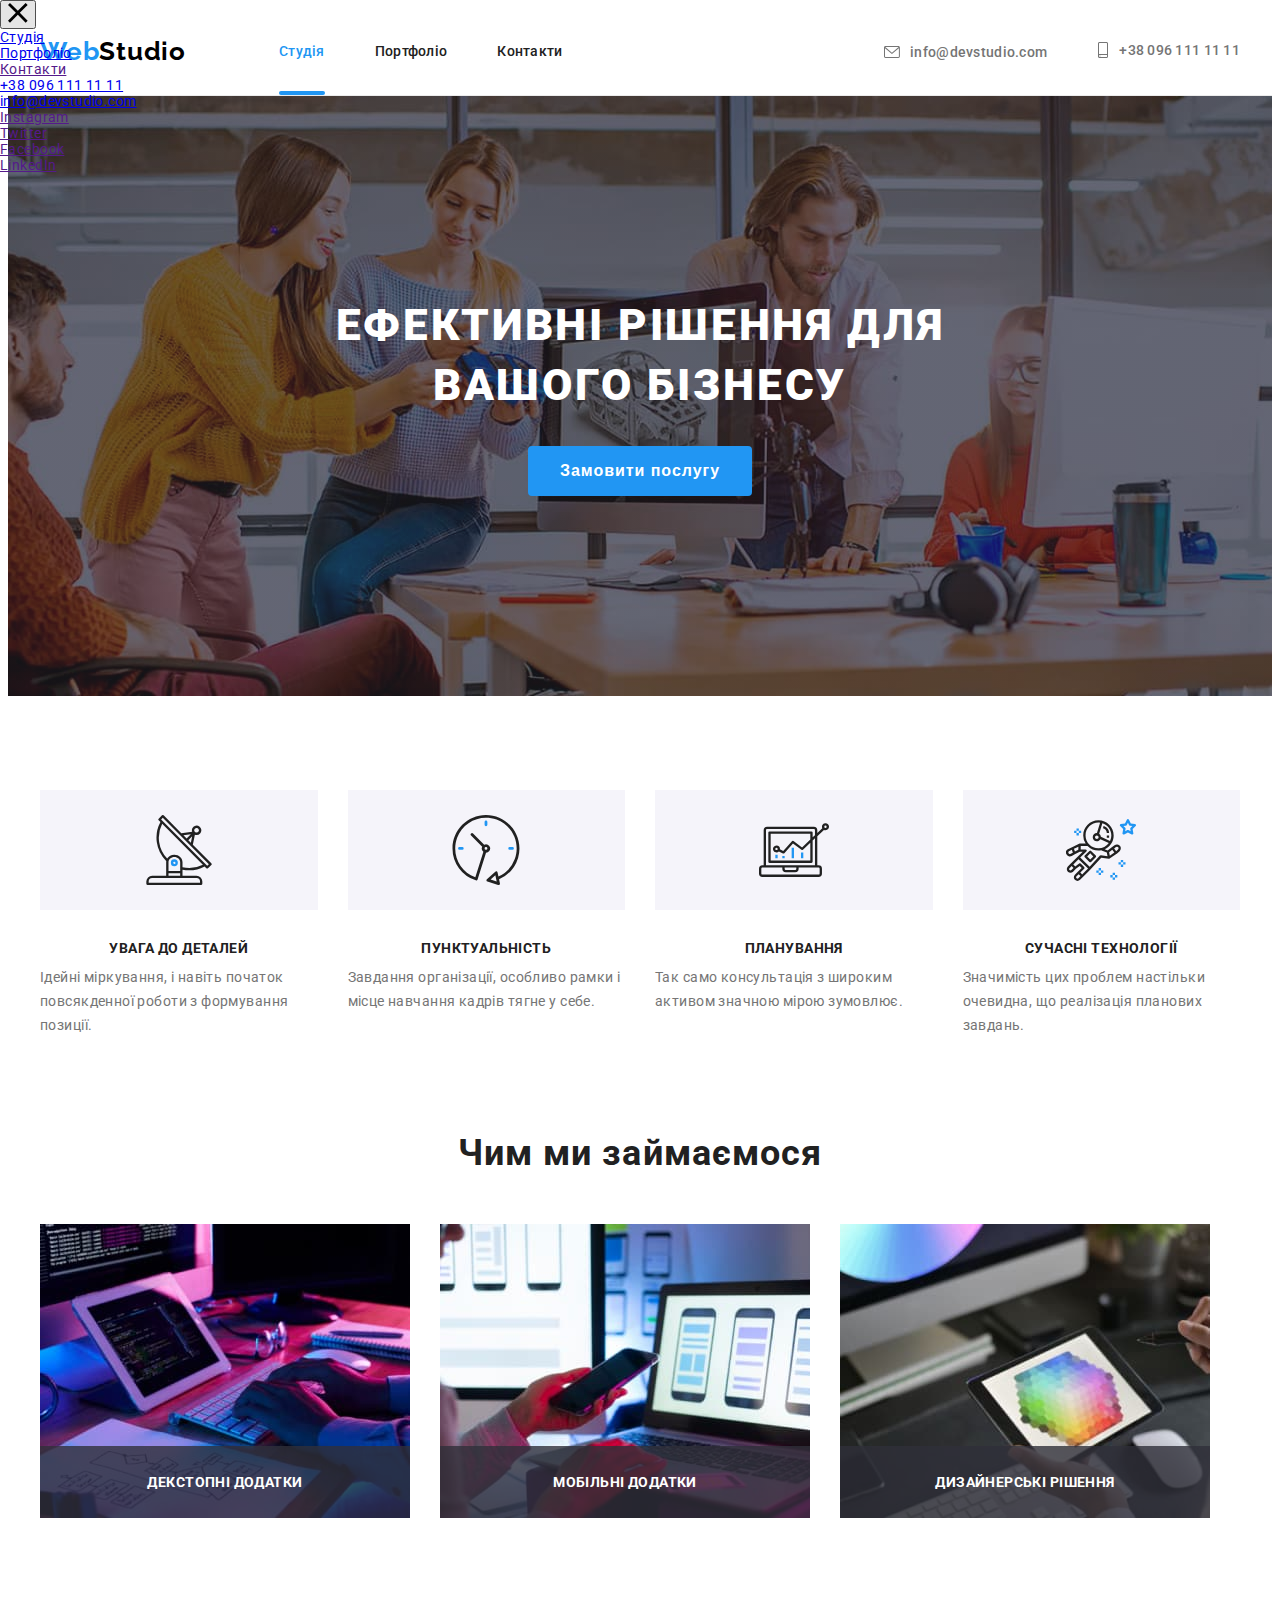
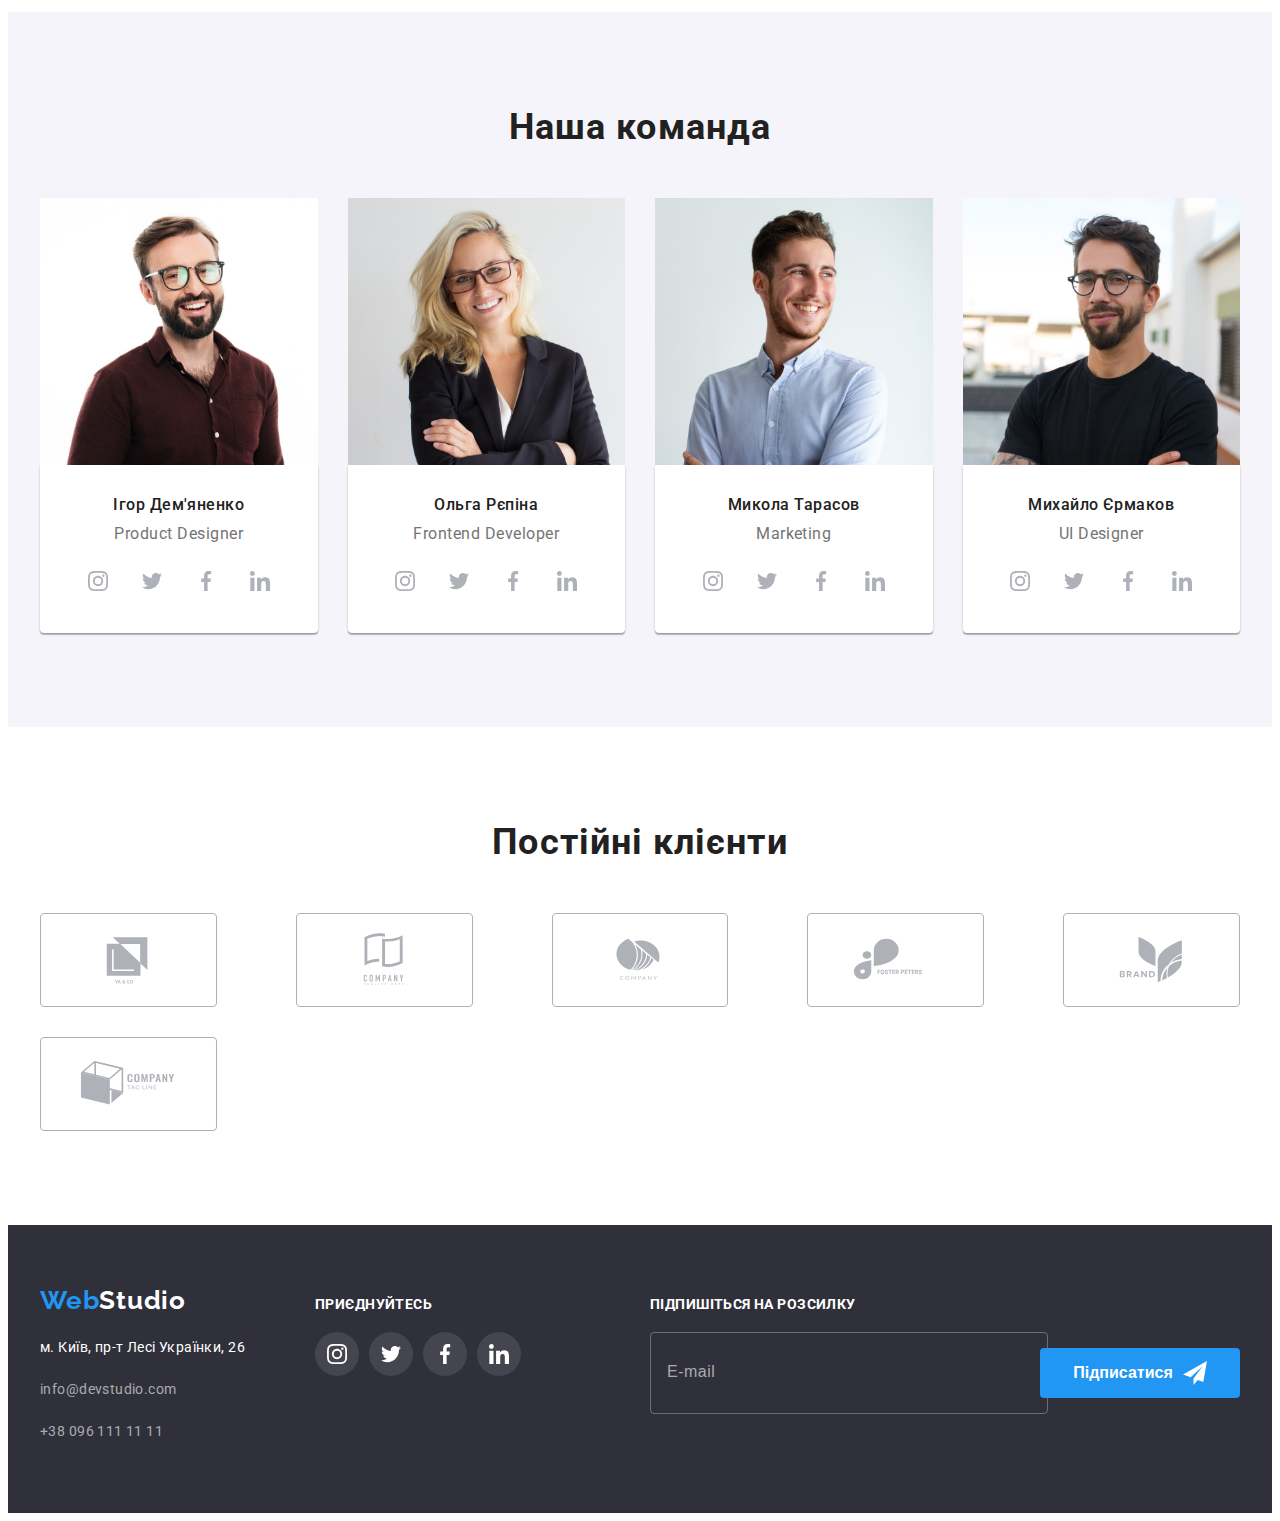
==== commit 7369a4a6: "commit21" ====
--- a/index.html
+++ b/index.html
@@ -57,18 +57,44 @@
             <use href="./images/icons.svg#icon-open-menu"></use>
           </svg>
         </button>
-        <div class="mobile-menu">
-          <button type="button" class="menu-close">
-            <svg width="20" height="20">
-              <use href="./images/icons.svg#icon-close-menu"></use>
-            </svg>
-          </button>
-          <ul class="menu-nav-list">
-            <li class="menu-nav-item"><a href="./index.html" class="menu-nav-link">Студія</a></li>
-            <li class="menu-nav-item"><a href="./portfolio.html" class="menu-nav-link">Портфоліо</a></li>
-            <li class="menu-nav-item"><a href="" class="menu-nav-link">Контакти</a></li>
-          </ul>
-        </div>
+      </div>
+      <div class="mobile-menu">
+        <button type="button" class="menu-close">
+          <svg width="20" height="20">
+            <use href="./images/icons.svg#icon-close-menu"></use>
+          </svg>
+        </button>
+        <ul class="menu-nav-list">
+          <li class="menu-nav-item"><a href="./index.html" class="menu-nav-link">Студія</a></li>
+          <li class="menu-nav-item"><a href="./portfolio.html" class="menu-nav-link">Портфоліо</a></li>
+          <li class="menu-nav-item"><a href="" class="menu-nav-link">Контакти</a></li>
+        </ul>
+        <ul class="menu-contact">
+          <li class="menu-contact__item">
+              <a href="tel:+380961111111" class="menu-contact__tel">
+                  +38 096 111 11 11
+              </a>
+          </li>
+          <li class="menu-contact__item">
+              <a href="mailto:info@devstudio.com" class="menu-contact__mail">
+                  info@devstudio.com
+              </a>
+          </li>
+      </ul>
+      <ul class="menu-links">
+          <li class="menu-links__item">
+              <a href="" class="menu-links__link">Instagram</a>
+          </li>
+          <li class="menu-links__item">
+              <a href="" class="menu-links__link">Twitter</a>
+          </li>
+          <li class="menu-links__item">
+              <a href="" class="menu-links__link">Facebook</a>
+          </li>
+          <li class="menu-links__item">
+              <a href="" class="menu-links__link">LinkedIn</a>
+          </li>
+      </ul>
       </div>
     </header>  
     <main>
--- a/css/main.min.css
+++ b/css/main.min.css
@@ -1 +1 @@
-:root{--blue: #2196F3;--white: #FFFFFF;--black: #212121;--background-grey: #F5F4FA;--text-color: #757575;--icons-grey: #AFB1B8}h1,h2,h3,h4,h5,h6,p{margin:0}ul{list-style:none;padding:0;margin:0}body{background-color:#fff;font-family:"Roboto",sans-serif;color:#757575;font-size:14px;letter-spacing:.03em}.section{padding-top:60px;padding-bottom:60px}@media screen and (min-width: 1200px){.section{padding-top:94px;padding-bottom:94px}}.title{color:#212121}.content{color:#757575}.button{cursor:pointer}.current{color:#2196f3}.visually-hidden{position:absolute;width:1px;height:1px;margin:-1px;border:0;padding:0;white-space:nowrap;-webkit-clip-path:inset(100%);clip-path:inset(100%);clip:rect(0 0 0 0);overflow:hidden}.is-hidden{opacity:0;visibility:hidden;pointer-events:none}.underline::after{position:absolute;content:"";bottom:0;left:0;content:"";display:block;width:100%;height:4px;background:#2196f3;border-radius:2px}.backdrop{position:fixed;top:0;left:0;width:100%;height:100%;background-color:rgba(0,0,0,.2);transition:opacity 400ms linear,visibility 400ms linear}.modal{width:90%;height:90%;max-width:450px;min-height:609px;background-color:#fff;padding:40px;position:absolute;top:50%;left:50%;transform:translate(-50%, -50%);border-radius:4px}@media screen and (min-width: 1200px){.modal{min-width:528px;min-height:581px}}.modal-title{font-style:normal;font-weight:700;font-size:20px;line-height:23px;text-align:center;letter-spacing:.03em;color:#212121;margin-bottom:12px}.modal-form{display:flex;flex-direction:column;align-items:center;width:100%}@media screen and (min-width: 1200px){.modal-form{width:448px}}.modal-input{width:100%;height:40px;max-width:370px;min-height:40px;border:1px solid rgba(33,33,33,.2);border-radius:4px;padding-left:42px;outline:rgba(0,0,0,0);transition:cubic-bezier(0.4, 0, 0.2, 1) 250ms;margin-bottom:10px}.modal-input:focus .modal-input:hover{border-color:#2196f3}@media screen and (min-width: 1200px){.modal-input{min-width:448px}}.input-wrapper{position:relative}.modal-icon{position:absolute;left:12px;top:50%;transform:translateY(-50%);transition:cubic-bezier(0.4, 0, 0.2, 1) 250ms}.modal-icon:focus .modal-icon:hover{fill:#2196f3}.modal-label{width:100%}.label-title{margin-bottom:4px;display:block;font-weight:400;font-size:12px;line-height:14px;letter-spacing:.01em;color:#757575}.button-modal{width:200px;height:50px;color:#fff;background-color:#2196f3;box-shadow:0px 4px 4px rgba(0,0,0,.15);border-radius:4px;border:none;text-align:center;font-style:normal;font-weight:700;font-size:16px;line-height:30px;letter-spacing:0,6em}.modal-textarea{width:100%;height:120px;border:1px solid rgba(33,33,33,.2);border-radius:4px;resize:none;outline:rgba(0,0,0,0);transition:cubic-bezier(0.4, 0, 0.2, 1) 250ms;font-weight:400;font-size:12px;line-height:14px;letter-spacing:.01em;padding:12px 16px;display:block}.modal-textarea:focus .modal-textarea:hover{border-color:#2196f3}.modal-textarea:focus{border-color:#2196f3}.button-close{position:absolute;right:8px;top:8px;width:30px;height:30px;border-radius:50%;background:#fff;border:1px solid rgba(0,0,0,.1);cursor:pointer}.button-close-icon{display:flex;text-align:center;justify-content:center;width:100%;height:100%}.button-close:focus .button-close-icon{fill:#2196f3}.button-close:hover .button-close-icon{fill:#2196f3}.button-close .button-close-icon{transition:cubic-bezier(0.4, 0, 0.2, 1) 250ms}.modal-input:focus+.modal-icon{fill:#2196f3}.modal-input:focus{border-color:#2196f3}.chekbox{position:absolute;width:1px;height:1px;margin:-1px;border:0;padding:0;flex-shrink:0;clip:rect(0 0 0 0);overflow:hidden;border-radius:2px}.chekbox-link{color:#2196f3}.checkbox-icon{display:inline-flex;align-items:center;justify-content:center;width:16px;height:15px;margin-left:10px;margin-right:10px;border:2px solid #000}.check-icon{display:block;align-items:center;justify-content:center;opacity:0}.chekbox:checked+.checkbox-icon{background-color:#2196f3;border:1px solid #2196f3}.chekbox:checked+.checkbox-icon .check-icon{opacity:1;fill:#fff}.chekbox{display:flex;align-items:center;margin-bottom:30px}.label-checkbox{margin-top:20px;margin-bottom:30px}.container{width:100%;margin-left:auto;margin-right:auto;padding-left:15px;padding-right:15px}@media screen and (min-width: 480px){.container{width:480px}}@media screen and (min-width: 768px){.container{width:768px}}@media screen and (min-width: 1200px){.container{width:1200px}}.navigation__list{display:flex;gap:50px}.header{border-bottom:1px solid #ececec;padding-top:16px;padding-bottom:16px}@media screen and (min-width: 768px){.header{padding-top:10px;padding-bottom:2px}}@media screen and (min-width: 1200px){.header{padding-top:24px;padding-bottom:25px}}.header-contacts{display:none;margin-left:auo}@media screen and (min-width: 768px){.header-contacts{display:flex;flex-direction:column;align-items:baseline;gap:10px}}@media screen and (min-width: 1200px){.header-contacts{display:flex;gap:50px;text-align:center;flex-direction:row}}.header-container{display:flex;align-items:center}.header-container__logo{color:#000;font-family:"Raleway",sans-serif;text-decoration:none;font-weight:700;font-size:26px;line-height:1.1923;letter-spacing:.03em}@media screen and (min-width: 768px){.header-container__logo{margin-right:93px}}.logo-web{color:#2196f3;font-family:"Raleway",sans-serif;text-decoration:none;font-weight:700;font-size:26px;line-height:1.1923;letter-spacing:.03em}.navigation{display:none}@media screen and (min-width: 768px){.navigation{display:flex;align-items:center;margin-right:auto}}.navigation__link{position:relative;color:#212121;text-decoration:none;font-weight:500;font-size:14px;line-height:1.1428;letter-spacing:.02em;padding-top:10px;padding-bottom:23px;transition:cubic-bezier(0.4, 0, 0.2, 1) 250ms}.navigation__link:hover,.navigation__link:focus{color:#2196f3}@media screen and (min-width: 768px){.navigation__link{padding-bottom:36px}}.header-contacts__item:hover .header-contacts__icon{fill:#2196f3}.header-contacts__item:focus .header-contacts__icon{fill:#2196f3}.header-contacts__item{color:#757575;text-decoration:none;font-weight:500;font-size:14px;line-height:1.1428;letter-spacing:.02em;padding-top:10px;padding-bottom:10px;display:flex;align-items:center;transition:cubic-bezier(0.4, 0, 0.2, 1) 250ms}.header-contacts__item:hover,.header-contacts__item:focus{color:#2196f3}.header-contacts__icon{fill:#757575;margin-right:10px}.header-contacts__icon:hover,.header-contacts__icon:focus{fill:#2196f3}.current{color:#2196f3}.menu-open{background-color:rgba(0,0,0,0);border:none;margin-left:auto;cursor:pointer}.menu-open:hover,.menu-open:focus{fill:#2196f3}@media screen and (min-width: 768px){.menu-open{display:none}}.banner{background-color:#2f303a;background-image:linear-gradient(to right, rgba(47, 48, 58, 0.4), rgba(47, 48, 58, 0.4)),url(/images/banner-mob.jpg);background-repeat:no-repeat;background-position:center;background-size:cover;padding-top:200px;padding-bottom:200px;margin-left:auto;margin-right:auto;text-align:center;max-width:1600px}@media screen and (min-width: 768px){.banner{background-image:linear-gradient(to right, rgba(47, 48, 58, 0.4), rgba(47, 48, 58, 0.4)),url(/images/banner-tab.jpg)}}@media screen and (min-width: 1200px){.banner{background-image:linear-gradient(to right, rgba(47, 48, 58, 0.4), rgba(47, 48, 58, 0.4)),url(/images/banner-deks.jpg)}}.container-banner__title{color:#fff;text-align:center;font-weight:900;font-size:26px;line-height:1.3636;letter-spacing:.06em;text-transform:uppercase;margin:0 auto}@media screen and (min-width: 768px){.container-banner__title{width:360px}}@media screen and (min-width: 1200px){.container-banner__title{font-size:44px;width:696px}}.banner button{display:block;background:#2196f3;font-weight:700;font-size:16px;line-height:1.87;color:#fff;margin:0 auto;margin-top:30px;border-radius:4px;border:0;padding:10px 32px;letter-spacing:.06em}.advances{display:flex;flex-wrap:wrap;gap:30px}.advances__title{font-weight:700;font-size:14px;line-height:1.1428;letter-spacing:.03em;text-transform:uppercase;margin-bottom:10px;text-align:center}.advances__content{font-weight:400;font-size:14px;line-height:1.7142;letter-spacing:.03em}.advances__list{width:100%}@media screen and (min-width: 768px){.advances__list{width:calc((100% - 30px)/2)}}@media screen and (min-width: 1200px){.advances__list{width:calc((100% - 90px)/4)}}.advances__style{background-color:#f5f4fa;height:120px;margin-bottom:30px;display:flex;align-items:center;justify-content:center}.container-working__title{font-weight:700;font-size:36px;line-height:1.1666;text-align:center;letter-spacing:.03em;margin-bottom:50px}.container-working__img{display:block;max-width:100%;height:auto}.container-working__list{display:flex;gap:30px}.container-working__item{position:relative}.container-working__text{position:absolute;bottom:0;left:0;color:#fff;font-style:normal;font-weight:700;font-size:14px;line-height:16px;text-align:center;letter-spacing:.03em;text-transform:uppercase;background:rgba(47,48,58,.8);display:flex;align-items:center;justify-content:center;width:100%;height:72px}.section-working{padding-top:0;text-align:center;padding-bottom:94px;display:none}@media screen and (min-width: 1200px){.section-working{display:block}}.container-team__list{display:flex;flex-wrap:wrap;gap:30px}.container-team__item{width:100%}@media screen and (min-width: 768px){.container-team__item{width:calc((100% - 30px)/2)}}@media screen and (min-width: 1200px){.container-team__item{width:calc((100% - 90px)/4)}}.container-team__title{font-weight:700;font-size:36px;line-height:1.1666;text-align:center;letter-spacing:.03em;margin-bottom:50px}.team-content__name{font-weight:500;font-size:16px;line-height:1.1875;letter-spacing:.03em;margin-bottom:10px}.container-team{text-align:center;padding-left:auto;padding-right:auto}.section-team{background-color:#f5f4fa}.team-content{background:#fff;box-shadow:0px 1px 3px rgba(0,0,0,.12),0px 1px 1px rgba(0,0,0,.14),0px 2px 1px rgba(0,0,0,.2);border-radius:0px 0px 4px 4px;padding-top:30px;padding-bottom:30px;display:block;max-width:100%;height:auto}.container-team__picture{display:block;max-width:100%;height:auto}.team-soc{display:flex;justify-content:center;gap:10px}.team-soc__item{width:44px;height:44px}.team-soc__link{width:100%;height:100%;background-color:#fff;border-radius:50%;display:flex;align-items:center;justify-content:center;transition:cubic-bezier(0.4, 0, 0.2, 1) 250ms}.team-soc__link:hover,.team-soc__link:focus{background-color:#2196f3}.team-soc__icon{fill:#afb1b8}.team-soc__icon:hover,.team-soc__icon:focus{fill:#fff}.team-content__position{font-weight:400;font-size:16px;line-height:1.1875;letter-spacing:.03em;margin-bottom:16px}.team-soc__link:hover .team-soc__icon{fill:#fff}.team-soc__link:focus .team-soc__icon{fill:#fff}.clients-list{display:flex;flex-wrap:wrap;gap:30px;justify-content:space-between;padding:0}.clients-item{width:calc((100% - 30px)/2);height:92px;border:1px solid #afb1b8;border-radius:4px;transition:cubic-bezier(0.4, 0, 0.2, 1) 250ms}.clients-item:hover,.clients-item:focus{border-color:#2196f3}@media screen and (min-width: 768px){.clients-item{width:calc((100% - 60px)/3)}}@media screen and (min-width: 1200px){.clients-item{width:calc((100% - 150px)/6)}}.clients-item:hover .clients-icon{fill:#2196f3}.clients-item:focus .clients-icon{fill:#2196f3}.clients-link{width:100%;height:100%;display:flex;align-items:center;justify-content:center}.clients-icon{fill:#afb1b8;transition:cubic-bezier(0.4, 0, 0.2, 1) 250ms}.clients-icon:hover .clients-icon:focus{fill:#2196f3}.title-clients{font-weight:700;font-size:36px;line-height:1.1666;text-align:center;letter-spacing:.03em;margin-bottom:50px}footer{background-color:#2f303a;display:flex}.logo-footer{color:#fff;font-family:"Raleway",sans-serif;text-decoration:none;font-weight:700;font-size:26px;line-height:1.1923;letter-spacing:.03em;margin-bottom:20px;display:block;text-align:center}@media screen and (min-width: 1200px){.logo-footer{text-align:start}}.logo-web-footer{color:#2196f3;font-family:"Raleway",sans-serif;text-decoration:none;font-weight:700;font-size:26px;line-height:1.1923;letter-spacing:.03em}.footer-list{margin-bottom:9px;text-align:center}@media screen and (min-width: 1200px){.footer-list{text-align:start}}.address{color:#fff;text-decoration:none;font-weight:400;font-size:14px;line-height:1.7142;letter-spacing:.03em;font-style:normal}.address:focus,.address:hover{color:#2196f3}.contacts-footer{display:block;color:rgba(255,255,255,.6);text-decoration:none;font-weight:400;font-size:14px;line-height:1.7142;letter-spacing:.03em;font-style:normal}.contacts-footer:hover,.contacts-footer:focus{color:#2196f3}@media screen and (min-width: 1200px){.contacts-footer{display:inline-block}}.footer{padding-top:60px;padding-bottom:60px}.button-filter{background:#f5f4fa;font-weight:500;font-size:16px;line-height:1.625;border-radius:4px;padding-top:6px;padding-bottom:6px;padding-left:22px;padding-right:22px;border:none;transition:cubic-bezier(0.4, 0, 0.2, 1) 250ms}.button-filter:focus,.button-filter:hover{background:#2196f3;color:#fff;box-shadow:0px 3px 1px rgba(0,0,0,.1),0px 1px 2px rgba(0,0,0,.08),0px 2px 2px rgba(0,0,0,.12)}.container-contacts-footer{justify-content:center}@media screen and (min-width: 768px){.container-contacts-footer{display:flex;justify-content:space-around;align-items:baseline;flex-wrap:wrap}}@media screen and (min-width: 1200px){.container-contacts-footer{justify-content:space-between}}.icons-footer{font-weight:700;font-size:14px;line-height:16px;letter-spacing:.03em;text-transform:uppercase;color:#fff;margin-bottom:20px;margin-top:60px;text-align:center}@media screen and (min-width: 1200px){.icons-footer{text-align:start;margin-top:0}}.footer-soc-item{width:44px;height:44px}.footer-soc-list{display:flex;gap:10px;align-items:center;justify-content:center}.footer-soc-icon{fill:#fff}.footer-soc-link{width:100%;height:100%;background-color:rgba(255,255,255,.1);border-radius:50%;display:flex;align-items:center;justify-content:center;transition:cubic-bezier(0.4, 0, 0.2, 1) 250ms}.footer-soc-link:hover,.footer-soc-link:focus{background-color:#2196f3}.footer-transition{transition:cubic-bezier(0.4, 0, 0.2, 1) 250ms}@media screen and (min-width: 1200px){.container-footer-icon{margin-left:70px}}.sign-title{font-weight:700;font-size:14px;line-height:16px;letter-spacing:.03em;text-transform:uppercase;color:#fff;margin-bottom:20px;margin-top:60px;text-align:center}@media screen and (min-width: 1200px){.sign-title{text-align:start;margin-top:0}}.sent-form{display:flex;flex-direction:column;gap:12px;align-items:center;flex-wrap:wrap}@media screen and (min-width: 768px){.sent-form{align-items:center;justify-content:center}}@media screen and (min-width: 1200px){.sent-form{display:flex;flex-direction:row;gap:0}}.input-footer{width:100%;height:50px;background:rgba(0,0,0,0);border:1px solid rgba(255,255,255,.3);border-radius:4px;padding-left:16px;padding-top:15px;padding-bottom:15px;color:#fff}.input-footer:focus,.input-footer:hover{border-color:#2196f3}@media screen and (min-width: 480px){.input-footer{min-width:450px}}@media screen and (min-width: 1200px){.input-footer{min-width:358px}}.input-footer::-moz-placeholder{font-weight:400;font-size:16px;line-height:20px;letter-spacing:.03em;color:rgba(255,255,255,.6)}.input-footer:-ms-input-placeholder{font-weight:400;font-size:16px;line-height:20px;letter-spacing:.03em;color:rgba(255,255,255,.6)}.input-footer::placeholder{font-weight:400;font-size:16px;line-height:20px;letter-spacing:.03em;color:rgba(255,255,255,.6)}.button-sent{background-color:#2196f3;display:flex;border-radius:4px;align-items:center;justify-content:center;color:#fff;font-weight:700;font-size:16px;line-height:30px;letter-spacing:0,3em;padding:10px 28px;border:none;margin-left:12px;width:200px}.button-sent-icon{fill:#fff;margin-left:10px}@media screen and (min-width: 1200px){.container-footer-sign{margin-left:auto}}.address a{transition:cubic-bezier(0.4, 0, 0.2, 1) 250ms}.footer-form{display:flex;flex-direction:column;gap:20px;align-items:center}@media screen and (min-width: 1200px){.footer-form{flex-direction:row;gap:12px}}.footer-list-2{display:flex;flex-wrap:wrap;flex-direction:column;gap:9px}.button-filter{background:#f5f4fa;font-weight:500;font-size:16px;line-height:1.625;border-radius:4px;padding-top:6px;padding-bottom:6px;padding-left:22px;padding-right:22px;border:none;transition:cubic-bezier(0.4, 0, 0.2, 1) 250ms}.button-filter:focus,.button-filter:hover{background:#2196f3;color:#fff;box-shadow:0px 3px 1px rgba(0,0,0,.1),0px 1px 2px rgba(0,0,0,.08),0px 2px 2px rgba(0,0,0,.12)}.container-filter{display:flex;justify-content:center;gap:8px;margin-bottom:50px}.project-link{display:block;text-decoration:none;transition:cubic-bezier(0.4, 0, 0.2, 1) 250ms}.project-link:hover,.project-link:focus{box-shadow:0px 1px 1px rgba(0,0,0,.12),0px 4px 4px rgba(0,0,0,.06),1px 4px 6px rgba(0,0,0,.16)}.project-picture{display:block;max-width:100%;height:auto}.projects-top-text{position:absolute;top:0;background-color:rgba(33,150,243,.9);color:#fff;font-style:normal;font-weight:400;font-size:18px;line-height:28px;letter-spacing:.03em;padding:63px 24px;height:100%;transform:translateY(100%);transition:cubic-bezier(0.4, 0, 0.2, 1) 250ms}.projects-top-text:hover,.projects-top-text:focus{transform:translateY(0)}.projects-top-wrap{position:relative;overflow:hidden}.projects-list{flex-basis:calc((100% - 60px)/3)}.projects-item{border-bottom:1px solid #eee;border-left:1px solid #eee;border-right:1px solid #eee;padding-left:24px;padding-right:24px;padding-top:20px;padding-bottom:20px}.container-projects{display:flex;flex-wrap:wrap;gap:30px}/*# sourceMappingURL=main.min.css.map */+:root{--blue: #2196F3;--white: #FFFFFF;--black: #212121;--background-grey: #F5F4FA;--text-color: #757575;--icons-grey: #AFB1B8}h1,h2,h3,h4,h5,h6,p{margin:0}ul{list-style:none;padding:0;margin:0}body{background-color:#fff;font-family:"Roboto",sans-serif;color:#757575;font-size:14px;letter-spacing:.03em}.section{padding-top:60px;padding-bottom:60px}@media screen and (min-width: 1200px){.section{padding-top:94px;padding-bottom:94px}}.title{color:#212121}.content{color:#757575}.button{cursor:pointer}.current{color:#2196f3}.visually-hidden{position:absolute;width:1px;height:1px;margin:-1px;border:0;padding:0;white-space:nowrap;-webkit-clip-path:inset(100%);clip-path:inset(100%);clip:rect(0 0 0 0);overflow:hidden}.is-hidden{opacity:0;visibility:hidden;pointer-events:none}.underline::after{position:absolute;content:"";bottom:0;left:0;content:"";display:block;width:100%;height:4px;background:#2196f3;border-radius:2px}.backdrop{position:fixed;top:0;left:0;width:100%;height:100%;background-color:rgba(0,0,0,.2);transition:opacity 400ms linear,visibility 400ms linear}.modal{width:90%;height:90%;max-width:450px;min-height:609px;background-color:#fff;padding:40px;position:absolute;top:50%;left:50%;transform:translate(-50%, -50%);border-radius:4px}@media screen and (min-width: 1200px){.modal{min-width:528px;min-height:581px}}.modal-title{font-style:normal;font-weight:700;font-size:20px;line-height:23px;text-align:center;letter-spacing:.03em;color:#212121;margin-bottom:12px}.modal-form{display:flex;flex-direction:column;align-items:center;width:100%}@media screen and (min-width: 1200px){.modal-form{width:448px}}.modal-input{width:100%;height:40px;max-width:370px;min-height:40px;border:1px solid rgba(33,33,33,.2);border-radius:4px;padding-left:42px;outline:rgba(0,0,0,0);transition:cubic-bezier(0.4, 0, 0.2, 1) 250ms;margin-bottom:10px}.modal-input:focus .modal-input:hover{border-color:#2196f3}@media screen and (min-width: 1200px){.modal-input{min-width:448px}}.input-wrapper{position:relative}.modal-icon{position:absolute;left:12px;top:50%;transform:translateY(-50%);transition:cubic-bezier(0.4, 0, 0.2, 1) 250ms}.modal-icon:focus .modal-icon:hover{fill:#2196f3}.modal-label{width:100%}.label-title{margin-bottom:4px;display:block;font-weight:400;font-size:12px;line-height:14px;letter-spacing:.01em;color:#757575}.button-modal{width:200px;height:50px;color:#fff;background-color:#2196f3;box-shadow:0px 4px 4px rgba(0,0,0,.15);border-radius:4px;border:none;text-align:center;font-style:normal;font-weight:700;font-size:16px;line-height:30px;letter-spacing:0,6em}.modal-textarea{width:100%;height:120px;border:1px solid rgba(33,33,33,.2);border-radius:4px;resize:none;outline:rgba(0,0,0,0);transition:cubic-bezier(0.4, 0, 0.2, 1) 250ms;font-weight:400;font-size:12px;line-height:14px;letter-spacing:.01em;padding:12px 16px;display:block}.modal-textarea:focus .modal-textarea:hover{border-color:#2196f3}.modal-textarea:focus{border-color:#2196f3}.button-close{position:absolute;right:8px;top:8px;width:30px;height:30px;border-radius:50%;background:#fff;border:1px solid rgba(0,0,0,.1);cursor:pointer}.button-close-icon{display:flex;text-align:center;justify-content:center;width:100%;height:100%}.button-close:focus .button-close-icon{fill:#2196f3}.button-close:hover .button-close-icon{fill:#2196f3}.button-close .button-close-icon{transition:cubic-bezier(0.4, 0, 0.2, 1) 250ms}.modal-input:focus+.modal-icon{fill:#2196f3}.modal-input:focus{border-color:#2196f3}.chekbox{position:absolute;width:1px;height:1px;margin:-1px;border:0;padding:0;flex-shrink:0;clip:rect(0 0 0 0);overflow:hidden;border-radius:2px}.chekbox-link{color:#2196f3}.checkbox-icon{display:inline-flex;align-items:center;justify-content:center;width:16px;height:15px;margin-left:10px;margin-right:10px;border:2px solid #000}.check-icon{display:block;align-items:center;justify-content:center;opacity:0}.chekbox:checked+.checkbox-icon{background-color:#2196f3;border:1px solid #2196f3}.chekbox:checked+.checkbox-icon .check-icon{opacity:1;fill:#fff}.chekbox{display:flex;align-items:center;margin-bottom:30px}.label-checkbox{margin-top:20px;margin-bottom:30px}.container{width:100%;margin-left:auto;margin-right:auto;padding-left:15px;padding-right:15px}@media screen and (min-width: 480px){.container{width:480px}}@media screen and (min-width: 768px){.container{width:768px}}@media screen and (min-width: 1200px){.container{width:1200px}}.navigation__list{display:flex;gap:50px}.header{border-bottom:1px solid #ececec;padding-top:16px;padding-bottom:16px}@media screen and (min-width: 768px){.header{padding-top:10px;padding-bottom:2px}}@media screen and (min-width: 1200px){.header{padding-top:24px;padding-bottom:25px}}.header-contacts{display:none;margin-left:auo}@media screen and (min-width: 768px){.header-contacts{display:flex;flex-direction:column;align-items:baseline;gap:10px}}@media screen and (min-width: 1200px){.header-contacts{display:flex;gap:50px;text-align:center;flex-direction:row}}.header-container{display:flex;align-items:center}.header-container__logo{color:#000;font-family:"Raleway",sans-serif;text-decoration:none;font-weight:700;font-size:26px;line-height:1.1923;letter-spacing:.03em}@media screen and (min-width: 768px){.header-container__logo{margin-right:93px}}.logo-web{color:#2196f3;font-family:"Raleway",sans-serif;text-decoration:none;font-weight:700;font-size:26px;line-height:1.1923;letter-spacing:.03em}.navigation{display:none}@media screen and (min-width: 768px){.navigation{display:flex;align-items:center;margin-right:auto}}.navigation__link{position:relative;color:#212121;text-decoration:none;font-weight:500;font-size:14px;line-height:1.1428;letter-spacing:.02em;padding-top:10px;padding-bottom:23px;transition:cubic-bezier(0.4, 0, 0.2, 1) 250ms}.navigation__link:hover,.navigation__link:focus{color:#2196f3}@media screen and (min-width: 768px){.navigation__link{padding-bottom:36px}}.header-contacts__item:hover .header-contacts__icon{fill:#2196f3}.header-contacts__item:focus .header-contacts__icon{fill:#2196f3}.header-contacts__item{color:#757575;text-decoration:none;font-weight:500;font-size:14px;line-height:1.1428;letter-spacing:.02em;padding-top:10px;padding-bottom:10px;display:flex;align-items:center;transition:cubic-bezier(0.4, 0, 0.2, 1) 250ms}.header-contacts__item:hover,.header-contacts__item:focus{color:#2196f3}.header-contacts__icon{fill:#757575;margin-right:10px}.header-contacts__icon:hover,.header-contacts__icon:focus{fill:#2196f3}.current{color:#2196f3}.menu-open{background-color:rgba(0,0,0,0);border:none;margin-left:auto;cursor:pointer}.menu-open:hover,.menu-open:focus{fill:#2196f3}@media screen and (min-width: 768px){.menu-open{display:none}}.mobile-menu{position:absolute;width:100%;height:100%;top:0px;left:0px;right:0px}.banner{background-color:#2f303a;background-image:linear-gradient(to right, rgba(47, 48, 58, 0.4), rgba(47, 48, 58, 0.4)),url(/images/banner-mob.jpg);background-repeat:no-repeat;background-position:center;background-size:cover;padding-top:200px;padding-bottom:200px;margin-left:auto;margin-right:auto;text-align:center;max-width:1600px}@media screen and (min-width: 768px){.banner{background-image:linear-gradient(to right, rgba(47, 48, 58, 0.4), rgba(47, 48, 58, 0.4)),url(/images/banner-tab.jpg)}}@media screen and (min-width: 1200px){.banner{background-image:linear-gradient(to right, rgba(47, 48, 58, 0.4), rgba(47, 48, 58, 0.4)),url(/images/banner-deks.jpg)}}.container-banner__title{color:#fff;text-align:center;font-weight:900;font-size:26px;line-height:1.3636;letter-spacing:.06em;text-transform:uppercase;margin:0 auto}@media screen and (min-width: 768px){.container-banner__title{width:360px}}@media screen and (min-width: 1200px){.container-banner__title{font-size:44px;width:696px}}.banner button{display:block;background:#2196f3;font-weight:700;font-size:16px;line-height:1.87;color:#fff;margin:0 auto;margin-top:30px;border-radius:4px;border:0;padding:10px 32px;letter-spacing:.06em}.advances{display:flex;flex-wrap:wrap;gap:30px}.advances__title{font-weight:700;font-size:14px;line-height:1.1428;letter-spacing:.03em;text-transform:uppercase;margin-bottom:10px;text-align:center}.advances__content{font-weight:400;font-size:14px;line-height:1.7142;letter-spacing:.03em}.advances__list{width:100%}@media screen and (min-width: 768px){.advances__list{width:calc((100% - 30px)/2)}}@media screen and (min-width: 1200px){.advances__list{width:calc((100% - 90px)/4)}}.advances__style{background-color:#f5f4fa;height:120px;margin-bottom:30px;display:flex;align-items:center;justify-content:center}.container-working__title{font-weight:700;font-size:36px;line-height:1.1666;text-align:center;letter-spacing:.03em;margin-bottom:50px}.container-working__img{display:block;max-width:100%;height:auto}.container-working__list{display:flex;gap:30px}.container-working__item{position:relative}.container-working__text{position:absolute;bottom:0;left:0;color:#fff;font-style:normal;font-weight:700;font-size:14px;line-height:16px;text-align:center;letter-spacing:.03em;text-transform:uppercase;background:rgba(47,48,58,.8);display:flex;align-items:center;justify-content:center;width:100%;height:72px}.section-working{padding-top:0;text-align:center;padding-bottom:94px;display:none}@media screen and (min-width: 1200px){.section-working{display:block}}.container-team__list{display:flex;flex-wrap:wrap;gap:30px}.container-team__item{width:100%}@media screen and (min-width: 768px){.container-team__item{width:calc((100% - 30px)/2)}}@media screen and (min-width: 1200px){.container-team__item{width:calc((100% - 90px)/4)}}.container-team__title{font-weight:700;font-size:36px;line-height:1.1666;text-align:center;letter-spacing:.03em;margin-bottom:50px}.team-content__name{font-weight:500;font-size:16px;line-height:1.1875;letter-spacing:.03em;margin-bottom:10px}.container-team{text-align:center;padding-left:auto;padding-right:auto}.section-team{background-color:#f5f4fa}.team-content{background:#fff;box-shadow:0px 1px 3px rgba(0,0,0,.12),0px 1px 1px rgba(0,0,0,.14),0px 2px 1px rgba(0,0,0,.2);border-radius:0px 0px 4px 4px;padding-top:30px;padding-bottom:30px;display:block;max-width:100%;height:auto}.container-team__picture{display:block;max-width:100%;height:auto}.team-soc{display:flex;justify-content:center;gap:10px}.team-soc__item{width:44px;height:44px}.team-soc__link{width:100%;height:100%;background-color:#fff;border-radius:50%;display:flex;align-items:center;justify-content:center;transition:cubic-bezier(0.4, 0, 0.2, 1) 250ms}.team-soc__link:hover,.team-soc__link:focus{background-color:#2196f3}.team-soc__icon{fill:#afb1b8}.team-soc__icon:hover,.team-soc__icon:focus{fill:#fff}.team-content__position{font-weight:400;font-size:16px;line-height:1.1875;letter-spacing:.03em;margin-bottom:16px}.team-soc__link:hover .team-soc__icon{fill:#fff}.team-soc__link:focus .team-soc__icon{fill:#fff}.clients-list{display:flex;flex-wrap:wrap;gap:30px;justify-content:space-between;padding:0}.clients-item{width:calc((100% - 30px)/2);height:92px;border:1px solid #afb1b8;border-radius:4px;transition:cubic-bezier(0.4, 0, 0.2, 1) 250ms}.clients-item:hover,.clients-item:focus{border-color:#2196f3}@media screen and (min-width: 768px){.clients-item{width:calc((100% - 60px)/3)}}@media screen and (min-width: 1200px){.clients-item{width:calc((100% - 150px)/6)}}.clients-item:hover .clients-icon{fill:#2196f3}.clients-item:focus .clients-icon{fill:#2196f3}.clients-link{width:100%;height:100%;display:flex;align-items:center;justify-content:center}.clients-icon{fill:#afb1b8;transition:cubic-bezier(0.4, 0, 0.2, 1) 250ms}.clients-icon:hover .clients-icon:focus{fill:#2196f3}.title-clients{font-weight:700;font-size:36px;line-height:1.1666;text-align:center;letter-spacing:.03em;margin-bottom:50px}footer{background-color:#2f303a;display:flex}.logo-footer{color:#fff;font-family:"Raleway",sans-serif;text-decoration:none;font-weight:700;font-size:26px;line-height:1.1923;letter-spacing:.03em;margin-bottom:20px;display:block;text-align:center}@media screen and (min-width: 1200px){.logo-footer{text-align:start}}.logo-web-footer{color:#2196f3;font-family:"Raleway",sans-serif;text-decoration:none;font-weight:700;font-size:26px;line-height:1.1923;letter-spacing:.03em}.footer-list{margin-bottom:9px;text-align:center}@media screen and (min-width: 1200px){.footer-list{text-align:start}}.address{color:#fff;text-decoration:none;font-weight:400;font-size:14px;line-height:1.7142;letter-spacing:.03em;font-style:normal}.address:focus,.address:hover{color:#2196f3}.contacts-footer{display:block;color:rgba(255,255,255,.6);text-decoration:none;font-weight:400;font-size:14px;line-height:1.7142;letter-spacing:.03em;font-style:normal}.contacts-footer:hover,.contacts-footer:focus{color:#2196f3}@media screen and (min-width: 1200px){.contacts-footer{display:inline-block}}.footer{padding-top:60px;padding-bottom:60px}.button-filter{background:#f5f4fa;font-weight:500;font-size:16px;line-height:1.625;border-radius:4px;padding-top:6px;padding-bottom:6px;padding-left:22px;padding-right:22px;border:none;transition:cubic-bezier(0.4, 0, 0.2, 1) 250ms}.button-filter:focus,.button-filter:hover{background:#2196f3;color:#fff;box-shadow:0px 3px 1px rgba(0,0,0,.1),0px 1px 2px rgba(0,0,0,.08),0px 2px 2px rgba(0,0,0,.12)}.container-contacts-footer{justify-content:center}@media screen and (min-width: 768px){.container-contacts-footer{display:flex;justify-content:space-around;align-items:baseline;flex-wrap:wrap}}@media screen and (min-width: 1200px){.container-contacts-footer{justify-content:space-between}}.icons-footer{font-weight:700;font-size:14px;line-height:16px;letter-spacing:.03em;text-transform:uppercase;color:#fff;margin-bottom:20px;margin-top:60px;text-align:center}@media screen and (min-width: 1200px){.icons-footer{text-align:start;margin-top:0}}.footer-soc-item{width:44px;height:44px}.footer-soc-list{display:flex;gap:10px;align-items:center;justify-content:center}.footer-soc-icon{fill:#fff}.footer-soc-link{width:100%;height:100%;background-color:rgba(255,255,255,.1);border-radius:50%;display:flex;align-items:center;justify-content:center;transition:cubic-bezier(0.4, 0, 0.2, 1) 250ms}.footer-soc-link:hover,.footer-soc-link:focus{background-color:#2196f3}.footer-transition{transition:cubic-bezier(0.4, 0, 0.2, 1) 250ms}@media screen and (min-width: 1200px){.container-footer-icon{margin-left:70px}}.sign-title{font-weight:700;font-size:14px;line-height:16px;letter-spacing:.03em;text-transform:uppercase;color:#fff;margin-bottom:20px;margin-top:60px;text-align:center}@media screen and (min-width: 1200px){.sign-title{text-align:start;margin-top:0}}.sent-form{display:flex;flex-direction:column;gap:12px;align-items:center;flex-wrap:wrap}@media screen and (min-width: 768px){.sent-form{align-items:center;justify-content:center}}@media screen and (min-width: 1200px){.sent-form{display:flex;flex-direction:row;gap:0}}.input-footer{width:100%;height:50px;background:rgba(0,0,0,0);border:1px solid rgba(255,255,255,.3);border-radius:4px;padding-left:16px;padding-top:15px;padding-bottom:15px;color:#fff}.input-footer:focus,.input-footer:hover{border-color:#2196f3}@media screen and (min-width: 480px){.input-footer{min-width:450px}}@media screen and (min-width: 1200px){.input-footer{min-width:358px}}.input-footer::-moz-placeholder{font-weight:400;font-size:16px;line-height:20px;letter-spacing:.03em;color:rgba(255,255,255,.6)}.input-footer:-ms-input-placeholder{font-weight:400;font-size:16px;line-height:20px;letter-spacing:.03em;color:rgba(255,255,255,.6)}.input-footer::placeholder{font-weight:400;font-size:16px;line-height:20px;letter-spacing:.03em;color:rgba(255,255,255,.6)}.button-sent{background-color:#2196f3;display:flex;border-radius:4px;align-items:center;justify-content:center;color:#fff;font-weight:700;font-size:16px;line-height:30px;letter-spacing:0,3em;padding:10px 28px;border:none;margin-left:12px;width:200px}.button-sent-icon{fill:#fff;margin-left:10px}@media screen and (min-width: 1200px){.container-footer-sign{margin-left:auto}}.address a{transition:cubic-bezier(0.4, 0, 0.2, 1) 250ms}.footer-form{display:flex;flex-direction:column;gap:20px;align-items:center}@media screen and (min-width: 1200px){.footer-form{flex-direction:row;gap:12px}}.footer-list-2{display:flex;flex-wrap:wrap;flex-direction:column;gap:9px}.button-filter{background:#f5f4fa;font-weight:500;font-size:16px;line-height:1.625;border-radius:4px;padding-top:6px;padding-bottom:6px;padding-left:22px;padding-right:22px;border:none;transition:cubic-bezier(0.4, 0, 0.2, 1) 250ms}.button-filter:focus,.button-filter:hover{background:#2196f3;color:#fff;box-shadow:0px 3px 1px rgba(0,0,0,.1),0px 1px 2px rgba(0,0,0,.08),0px 2px 2px rgba(0,0,0,.12)}.container-filter{display:flex;justify-content:center;gap:8px;margin-bottom:50px}.project-link{display:block;text-decoration:none;transition:cubic-bezier(0.4, 0, 0.2, 1) 250ms}.project-link:hover,.project-link:focus{box-shadow:0px 1px 1px rgba(0,0,0,.12),0px 4px 4px rgba(0,0,0,.06),1px 4px 6px rgba(0,0,0,.16)}.project-picture{display:block;max-width:100%;height:auto}.projects-top-text{position:absolute;top:0;background-color:rgba(33,150,243,.9);color:#fff;font-style:normal;font-weight:400;font-size:18px;line-height:28px;letter-spacing:.03em;padding:63px 24px;height:100%;transform:translateY(100%);transition:cubic-bezier(0.4, 0, 0.2, 1) 250ms}.projects-top-text:hover,.projects-top-text:focus{transform:translateY(0)}.projects-top-wrap{position:relative;overflow:hidden}.projects-list{flex-basis:calc((100% - 60px)/3)}.projects-item{border-bottom:1px solid #eee;border-left:1px solid #eee;border-right:1px solid #eee;padding-left:24px;padding-right:24px;padding-top:20px;padding-bottom:20px}.container-projects{display:flex;flex-wrap:wrap;gap:30px}/*# sourceMappingURL=main.min.css.map */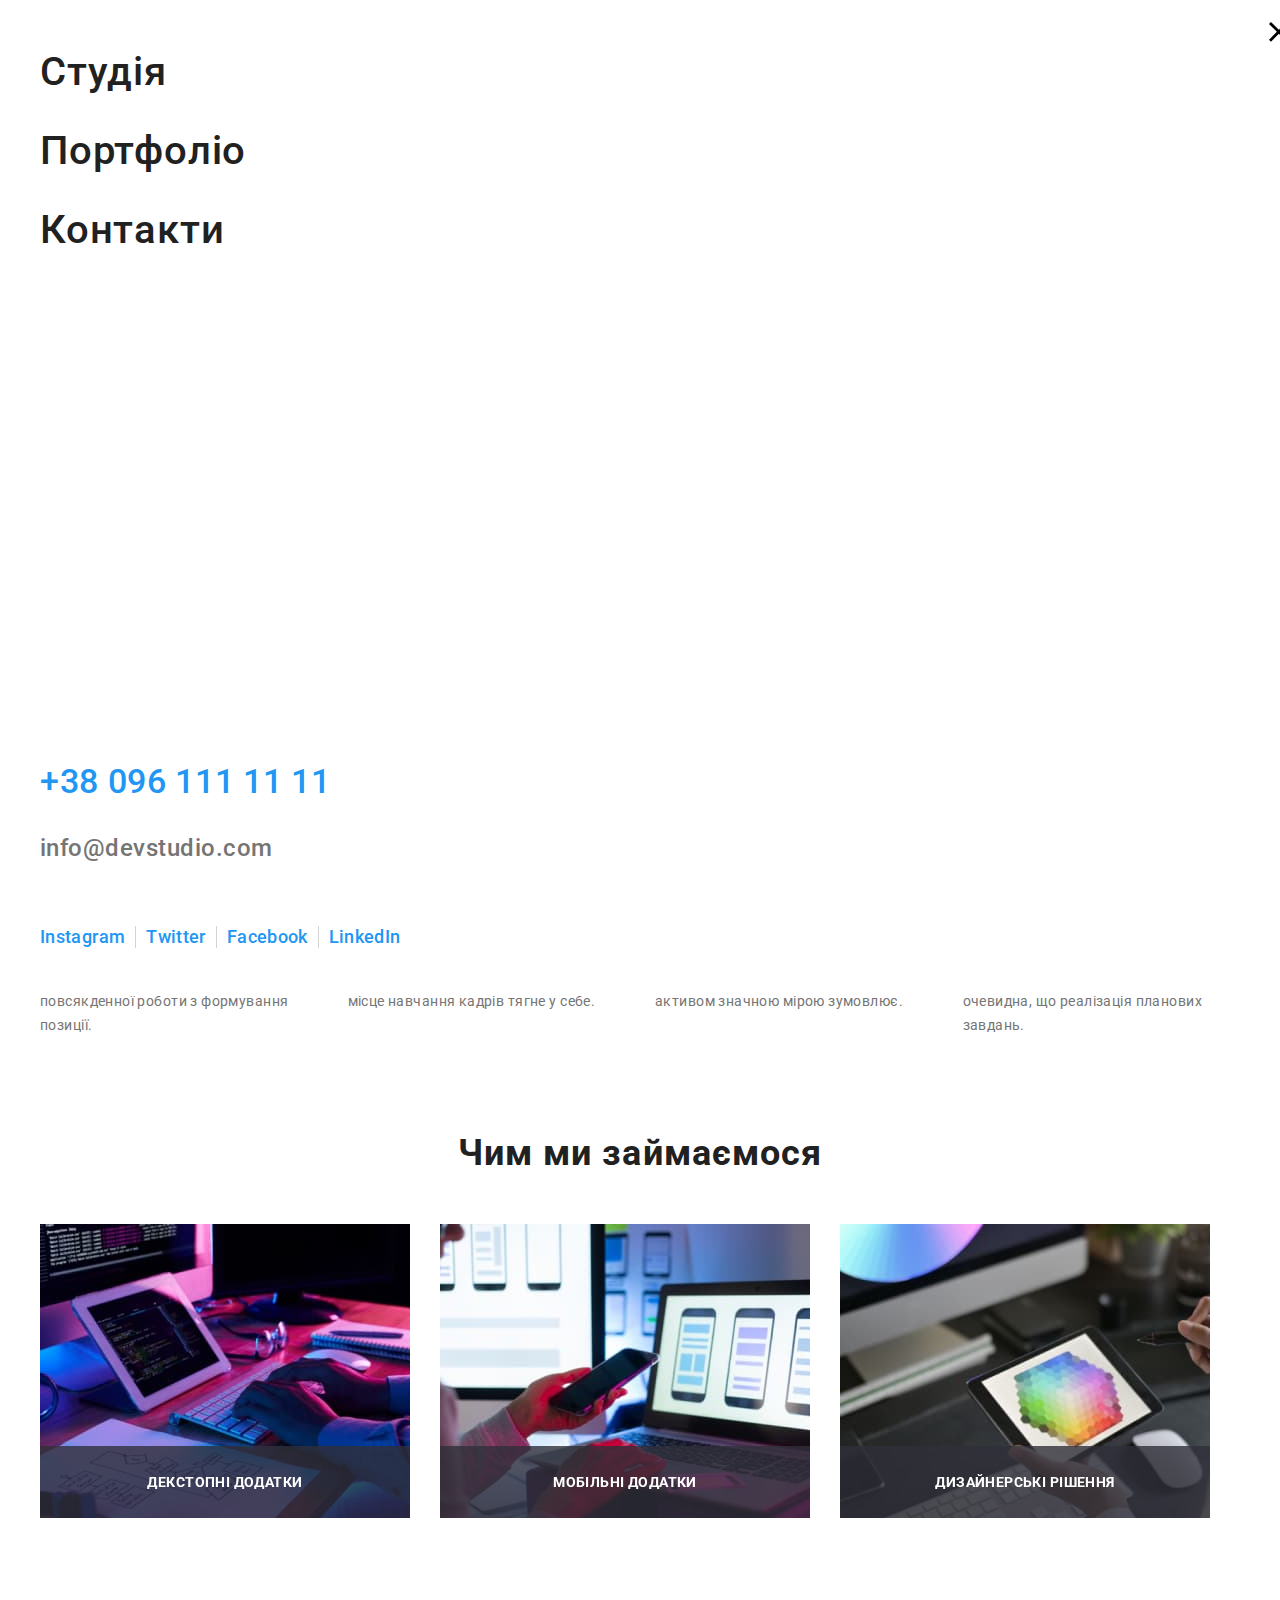
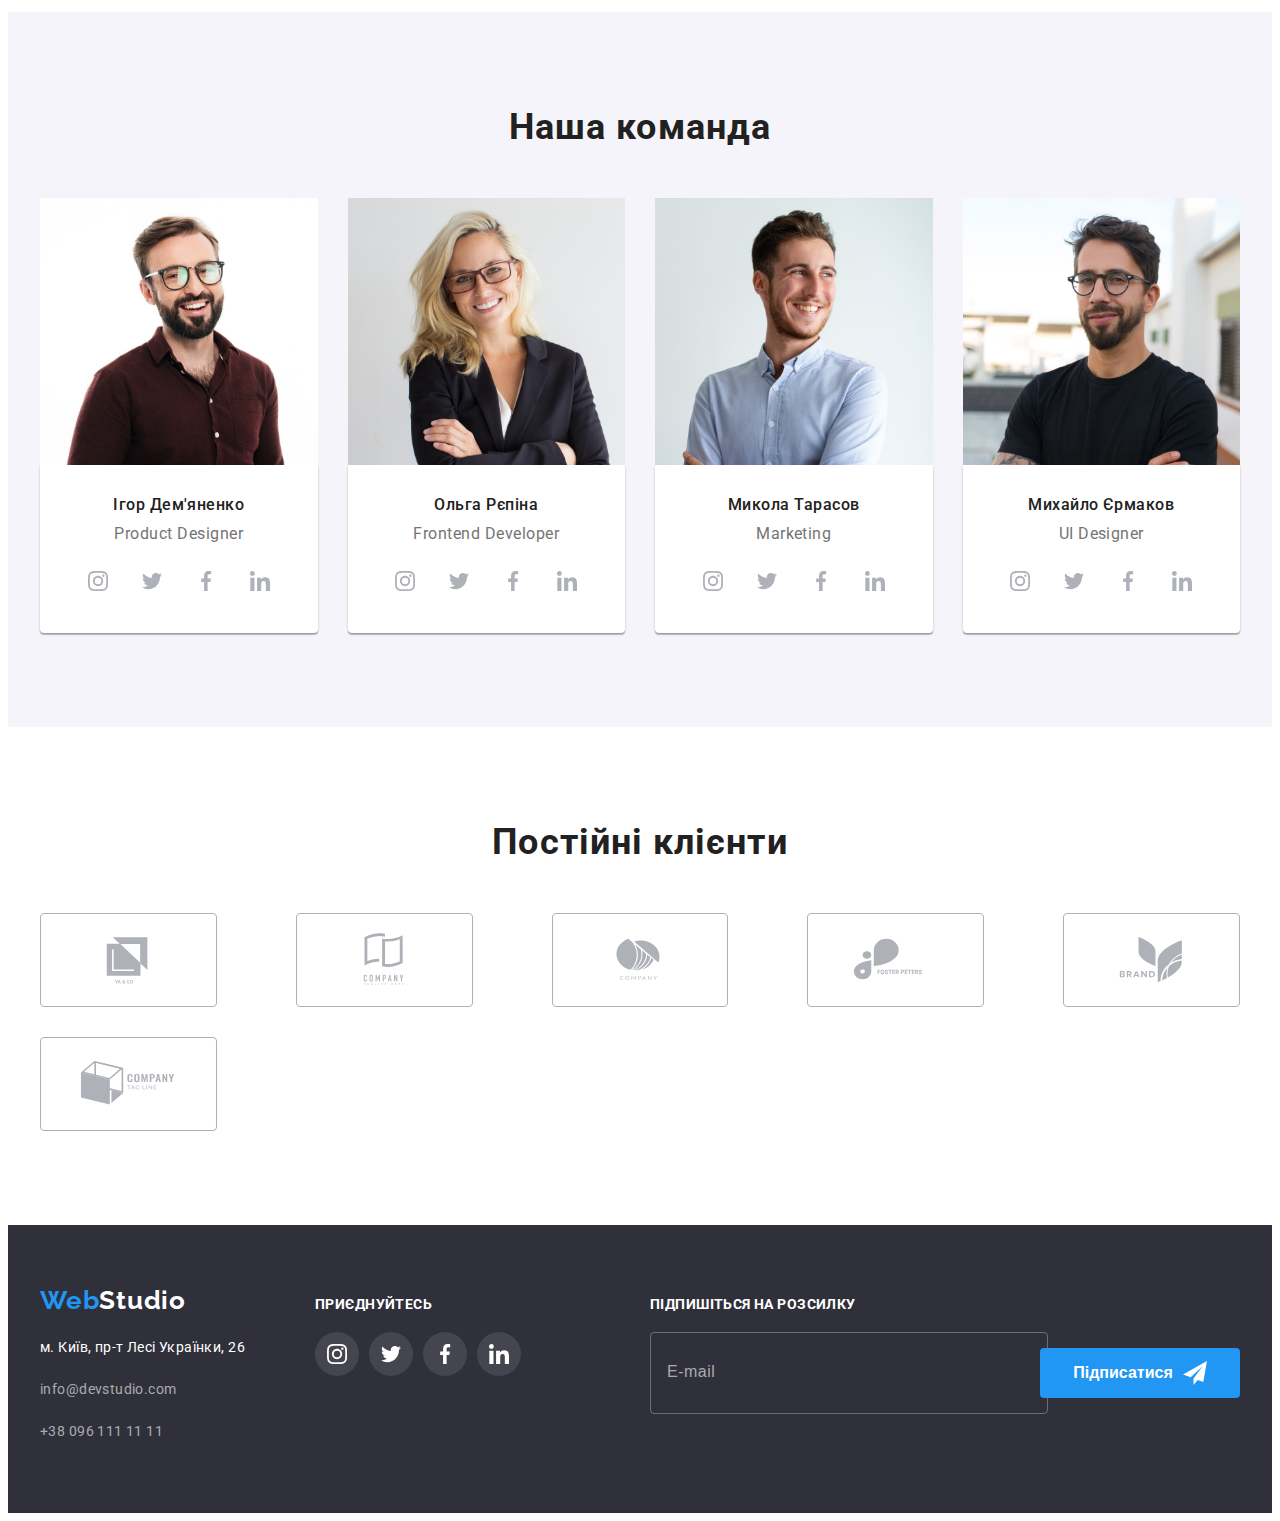
==== commit f0f3b3e0: "commit22" ====
--- a/index.html
+++ b/index.html
@@ -59,42 +59,46 @@
         </button>
       </div>
       <div class="mobile-menu">
-        <button type="button" class="menu-close">
-          <svg width="20" height="20">
-            <use href="./images/icons.svg#icon-close-menu"></use>
-          </svg>
-        </button>
-        <ul class="menu-nav-list">
-          <li class="menu-nav-item"><a href="./index.html" class="menu-nav-link">Студія</a></li>
-          <li class="menu-nav-item"><a href="./portfolio.html" class="menu-nav-link">Портфоліо</a></li>
-          <li class="menu-nav-item"><a href="" class="menu-nav-link">Контакти</a></li>
+        <div>
+          <button type="button" class="menu-close">
+            <svg width="20" height="20">
+              <use href="./images/icons.svg#icon-close-menu"></use>
+            </svg>
+          </button>
+          <ul class="menu-nav-list">
+            <li class="menu-nav-item"><a href="./index.html" class="menu-nav-link">Студія</a></li>
+            <li class="menu-nav-item"><a href="./portfolio.html" class="menu-nav-link">Портфоліо</a></li>
+            <li class="menu-nav-item"><a href="" class="menu-nav-link">Контакти</a></li>
+          </ul>
+        </div>
+        <div>
+          <ul class="menu-contact">
+            <li class="menu-contact__item">
+                <a href="tel:+380961111111" class="menu-contact__tel">
+                    +38 096 111 11 11
+                </a>
+            </li>
+            <li class="menu-contact__item">
+                <a href="mailto:info@devstudio.com" class="menu-contact__mail">
+                    info@devstudio.com
+                </a>
+            </li>
         </ul>
-        <ul class="menu-contact">
-          <li class="menu-contact__item">
-              <a href="tel:+380961111111" class="menu-contact__tel">
-                  +38 096 111 11 11
-              </a>
-          </li>
-          <li class="menu-contact__item">
-              <a href="mailto:info@devstudio.com" class="menu-contact__mail">
-                  info@devstudio.com
-              </a>
-          </li>
-      </ul>
-      <ul class="menu-links">
-          <li class="menu-links__item">
-              <a href="" class="menu-links__link">Instagram</a>
-          </li>
-          <li class="menu-links__item">
-              <a href="" class="menu-links__link">Twitter</a>
-          </li>
-          <li class="menu-links__item">
-              <a href="" class="menu-links__link">Facebook</a>
-          </li>
-          <li class="menu-links__item">
-              <a href="" class="menu-links__link">LinkedIn</a>
-          </li>
-      </ul>
+        <ul class="menu-links">
+            <li class="menu-links__item">
+                <a href="" class="menu-links__link">Instagram</a>
+            </li>
+            <li class="menu-links__item">
+                <a href="" class="menu-links__link">Twitter</a>
+            </li>
+            <li class="menu-links__item">
+                <a href="" class="menu-links__link">Facebook</a>
+            </li>
+            <li class="menu-links__item">
+                <a href="" class="menu-links__link">LinkedIn</a>
+            </li>
+        </ul>
+        </div>
       </div>
     </header>  
     <main>
--- a/css/main.min.css
+++ b/css/main.min.css
@@ -1 +1 @@
-:root{--blue: #2196F3;--white: #FFFFFF;--black: #212121;--background-grey: #F5F4FA;--text-color: #757575;--icons-grey: #AFB1B8}h1,h2,h3,h4,h5,h6,p{margin:0}ul{list-style:none;padding:0;margin:0}body{background-color:#fff;font-family:"Roboto",sans-serif;color:#757575;font-size:14px;letter-spacing:.03em}.section{padding-top:60px;padding-bottom:60px}@media screen and (min-width: 1200px){.section{padding-top:94px;padding-bottom:94px}}.title{color:#212121}.content{color:#757575}.button{cursor:pointer}.current{color:#2196f3}.visually-hidden{position:absolute;width:1px;height:1px;margin:-1px;border:0;padding:0;white-space:nowrap;-webkit-clip-path:inset(100%);clip-path:inset(100%);clip:rect(0 0 0 0);overflow:hidden}.is-hidden{opacity:0;visibility:hidden;pointer-events:none}.underline::after{position:absolute;content:"";bottom:0;left:0;content:"";display:block;width:100%;height:4px;background:#2196f3;border-radius:2px}.backdrop{position:fixed;top:0;left:0;width:100%;height:100%;background-color:rgba(0,0,0,.2);transition:opacity 400ms linear,visibility 400ms linear}.modal{width:90%;height:90%;max-width:450px;min-height:609px;background-color:#fff;padding:40px;position:absolute;top:50%;left:50%;transform:translate(-50%, -50%);border-radius:4px}@media screen and (min-width: 1200px){.modal{min-width:528px;min-height:581px}}.modal-title{font-style:normal;font-weight:700;font-size:20px;line-height:23px;text-align:center;letter-spacing:.03em;color:#212121;margin-bottom:12px}.modal-form{display:flex;flex-direction:column;align-items:center;width:100%}@media screen and (min-width: 1200px){.modal-form{width:448px}}.modal-input{width:100%;height:40px;max-width:370px;min-height:40px;border:1px solid rgba(33,33,33,.2);border-radius:4px;padding-left:42px;outline:rgba(0,0,0,0);transition:cubic-bezier(0.4, 0, 0.2, 1) 250ms;margin-bottom:10px}.modal-input:focus .modal-input:hover{border-color:#2196f3}@media screen and (min-width: 1200px){.modal-input{min-width:448px}}.input-wrapper{position:relative}.modal-icon{position:absolute;left:12px;top:50%;transform:translateY(-50%);transition:cubic-bezier(0.4, 0, 0.2, 1) 250ms}.modal-icon:focus .modal-icon:hover{fill:#2196f3}.modal-label{width:100%}.label-title{margin-bottom:4px;display:block;font-weight:400;font-size:12px;line-height:14px;letter-spacing:.01em;color:#757575}.button-modal{width:200px;height:50px;color:#fff;background-color:#2196f3;box-shadow:0px 4px 4px rgba(0,0,0,.15);border-radius:4px;border:none;text-align:center;font-style:normal;font-weight:700;font-size:16px;line-height:30px;letter-spacing:0,6em}.modal-textarea{width:100%;height:120px;border:1px solid rgba(33,33,33,.2);border-radius:4px;resize:none;outline:rgba(0,0,0,0);transition:cubic-bezier(0.4, 0, 0.2, 1) 250ms;font-weight:400;font-size:12px;line-height:14px;letter-spacing:.01em;padding:12px 16px;display:block}.modal-textarea:focus .modal-textarea:hover{border-color:#2196f3}.modal-textarea:focus{border-color:#2196f3}.button-close{position:absolute;right:8px;top:8px;width:30px;height:30px;border-radius:50%;background:#fff;border:1px solid rgba(0,0,0,.1);cursor:pointer}.button-close-icon{display:flex;text-align:center;justify-content:center;width:100%;height:100%}.button-close:focus .button-close-icon{fill:#2196f3}.button-close:hover .button-close-icon{fill:#2196f3}.button-close .button-close-icon{transition:cubic-bezier(0.4, 0, 0.2, 1) 250ms}.modal-input:focus+.modal-icon{fill:#2196f3}.modal-input:focus{border-color:#2196f3}.chekbox{position:absolute;width:1px;height:1px;margin:-1px;border:0;padding:0;flex-shrink:0;clip:rect(0 0 0 0);overflow:hidden;border-radius:2px}.chekbox-link{color:#2196f3}.checkbox-icon{display:inline-flex;align-items:center;justify-content:center;width:16px;height:15px;margin-left:10px;margin-right:10px;border:2px solid #000}.check-icon{display:block;align-items:center;justify-content:center;opacity:0}.chekbox:checked+.checkbox-icon{background-color:#2196f3;border:1px solid #2196f3}.chekbox:checked+.checkbox-icon .check-icon{opacity:1;fill:#fff}.chekbox{display:flex;align-items:center;margin-bottom:30px}.label-checkbox{margin-top:20px;margin-bottom:30px}.container{width:100%;margin-left:auto;margin-right:auto;padding-left:15px;padding-right:15px}@media screen and (min-width: 480px){.container{width:480px}}@media screen and (min-width: 768px){.container{width:768px}}@media screen and (min-width: 1200px){.container{width:1200px}}.navigation__list{display:flex;gap:50px}.header{border-bottom:1px solid #ececec;padding-top:16px;padding-bottom:16px}@media screen and (min-width: 768px){.header{padding-top:10px;padding-bottom:2px}}@media screen and (min-width: 1200px){.header{padding-top:24px;padding-bottom:25px}}.header-contacts{display:none;margin-left:auo}@media screen and (min-width: 768px){.header-contacts{display:flex;flex-direction:column;align-items:baseline;gap:10px}}@media screen and (min-width: 1200px){.header-contacts{display:flex;gap:50px;text-align:center;flex-direction:row}}.header-container{display:flex;align-items:center}.header-container__logo{color:#000;font-family:"Raleway",sans-serif;text-decoration:none;font-weight:700;font-size:26px;line-height:1.1923;letter-spacing:.03em}@media screen and (min-width: 768px){.header-container__logo{margin-right:93px}}.logo-web{color:#2196f3;font-family:"Raleway",sans-serif;text-decoration:none;font-weight:700;font-size:26px;line-height:1.1923;letter-spacing:.03em}.navigation{display:none}@media screen and (min-width: 768px){.navigation{display:flex;align-items:center;margin-right:auto}}.navigation__link{position:relative;color:#212121;text-decoration:none;font-weight:500;font-size:14px;line-height:1.1428;letter-spacing:.02em;padding-top:10px;padding-bottom:23px;transition:cubic-bezier(0.4, 0, 0.2, 1) 250ms}.navigation__link:hover,.navigation__link:focus{color:#2196f3}@media screen and (min-width: 768px){.navigation__link{padding-bottom:36px}}.header-contacts__item:hover .header-contacts__icon{fill:#2196f3}.header-contacts__item:focus .header-contacts__icon{fill:#2196f3}.header-contacts__item{color:#757575;text-decoration:none;font-weight:500;font-size:14px;line-height:1.1428;letter-spacing:.02em;padding-top:10px;padding-bottom:10px;display:flex;align-items:center;transition:cubic-bezier(0.4, 0, 0.2, 1) 250ms}.header-contacts__item:hover,.header-contacts__item:focus{color:#2196f3}.header-contacts__icon{fill:#757575;margin-right:10px}.header-contacts__icon:hover,.header-contacts__icon:focus{fill:#2196f3}.current{color:#2196f3}.menu-open{background-color:rgba(0,0,0,0);border:none;margin-left:auto;cursor:pointer}.menu-open:hover,.menu-open:focus{fill:#2196f3}@media screen and (min-width: 768px){.menu-open{display:none}}.mobile-menu{position:absolute;width:100%;height:100%;top:0px;left:0px;right:0px}.banner{background-color:#2f303a;background-image:linear-gradient(to right, rgba(47, 48, 58, 0.4), rgba(47, 48, 58, 0.4)),url(/images/banner-mob.jpg);background-repeat:no-repeat;background-position:center;background-size:cover;padding-top:200px;padding-bottom:200px;margin-left:auto;margin-right:auto;text-align:center;max-width:1600px}@media screen and (min-width: 768px){.banner{background-image:linear-gradient(to right, rgba(47, 48, 58, 0.4), rgba(47, 48, 58, 0.4)),url(/images/banner-tab.jpg)}}@media screen and (min-width: 1200px){.banner{background-image:linear-gradient(to right, rgba(47, 48, 58, 0.4), rgba(47, 48, 58, 0.4)),url(/images/banner-deks.jpg)}}.container-banner__title{color:#fff;text-align:center;font-weight:900;font-size:26px;line-height:1.3636;letter-spacing:.06em;text-transform:uppercase;margin:0 auto}@media screen and (min-width: 768px){.container-banner__title{width:360px}}@media screen and (min-width: 1200px){.container-banner__title{font-size:44px;width:696px}}.banner button{display:block;background:#2196f3;font-weight:700;font-size:16px;line-height:1.87;color:#fff;margin:0 auto;margin-top:30px;border-radius:4px;border:0;padding:10px 32px;letter-spacing:.06em}.advances{display:flex;flex-wrap:wrap;gap:30px}.advances__title{font-weight:700;font-size:14px;line-height:1.1428;letter-spacing:.03em;text-transform:uppercase;margin-bottom:10px;text-align:center}.advances__content{font-weight:400;font-size:14px;line-height:1.7142;letter-spacing:.03em}.advances__list{width:100%}@media screen and (min-width: 768px){.advances__list{width:calc((100% - 30px)/2)}}@media screen and (min-width: 1200px){.advances__list{width:calc((100% - 90px)/4)}}.advances__style{background-color:#f5f4fa;height:120px;margin-bottom:30px;display:flex;align-items:center;justify-content:center}.container-working__title{font-weight:700;font-size:36px;line-height:1.1666;text-align:center;letter-spacing:.03em;margin-bottom:50px}.container-working__img{display:block;max-width:100%;height:auto}.container-working__list{display:flex;gap:30px}.container-working__item{position:relative}.container-working__text{position:absolute;bottom:0;left:0;color:#fff;font-style:normal;font-weight:700;font-size:14px;line-height:16px;text-align:center;letter-spacing:.03em;text-transform:uppercase;background:rgba(47,48,58,.8);display:flex;align-items:center;justify-content:center;width:100%;height:72px}.section-working{padding-top:0;text-align:center;padding-bottom:94px;display:none}@media screen and (min-width: 1200px){.section-working{display:block}}.container-team__list{display:flex;flex-wrap:wrap;gap:30px}.container-team__item{width:100%}@media screen and (min-width: 768px){.container-team__item{width:calc((100% - 30px)/2)}}@media screen and (min-width: 1200px){.container-team__item{width:calc((100% - 90px)/4)}}.container-team__title{font-weight:700;font-size:36px;line-height:1.1666;text-align:center;letter-spacing:.03em;margin-bottom:50px}.team-content__name{font-weight:500;font-size:16px;line-height:1.1875;letter-spacing:.03em;margin-bottom:10px}.container-team{text-align:center;padding-left:auto;padding-right:auto}.section-team{background-color:#f5f4fa}.team-content{background:#fff;box-shadow:0px 1px 3px rgba(0,0,0,.12),0px 1px 1px rgba(0,0,0,.14),0px 2px 1px rgba(0,0,0,.2);border-radius:0px 0px 4px 4px;padding-top:30px;padding-bottom:30px;display:block;max-width:100%;height:auto}.container-team__picture{display:block;max-width:100%;height:auto}.team-soc{display:flex;justify-content:center;gap:10px}.team-soc__item{width:44px;height:44px}.team-soc__link{width:100%;height:100%;background-color:#fff;border-radius:50%;display:flex;align-items:center;justify-content:center;transition:cubic-bezier(0.4, 0, 0.2, 1) 250ms}.team-soc__link:hover,.team-soc__link:focus{background-color:#2196f3}.team-soc__icon{fill:#afb1b8}.team-soc__icon:hover,.team-soc__icon:focus{fill:#fff}.team-content__position{font-weight:400;font-size:16px;line-height:1.1875;letter-spacing:.03em;margin-bottom:16px}.team-soc__link:hover .team-soc__icon{fill:#fff}.team-soc__link:focus .team-soc__icon{fill:#fff}.clients-list{display:flex;flex-wrap:wrap;gap:30px;justify-content:space-between;padding:0}.clients-item{width:calc((100% - 30px)/2);height:92px;border:1px solid #afb1b8;border-radius:4px;transition:cubic-bezier(0.4, 0, 0.2, 1) 250ms}.clients-item:hover,.clients-item:focus{border-color:#2196f3}@media screen and (min-width: 768px){.clients-item{width:calc((100% - 60px)/3)}}@media screen and (min-width: 1200px){.clients-item{width:calc((100% - 150px)/6)}}.clients-item:hover .clients-icon{fill:#2196f3}.clients-item:focus .clients-icon{fill:#2196f3}.clients-link{width:100%;height:100%;display:flex;align-items:center;justify-content:center}.clients-icon{fill:#afb1b8;transition:cubic-bezier(0.4, 0, 0.2, 1) 250ms}.clients-icon:hover .clients-icon:focus{fill:#2196f3}.title-clients{font-weight:700;font-size:36px;line-height:1.1666;text-align:center;letter-spacing:.03em;margin-bottom:50px}footer{background-color:#2f303a;display:flex}.logo-footer{color:#fff;font-family:"Raleway",sans-serif;text-decoration:none;font-weight:700;font-size:26px;line-height:1.1923;letter-spacing:.03em;margin-bottom:20px;display:block;text-align:center}@media screen and (min-width: 1200px){.logo-footer{text-align:start}}.logo-web-footer{color:#2196f3;font-family:"Raleway",sans-serif;text-decoration:none;font-weight:700;font-size:26px;line-height:1.1923;letter-spacing:.03em}.footer-list{margin-bottom:9px;text-align:center}@media screen and (min-width: 1200px){.footer-list{text-align:start}}.address{color:#fff;text-decoration:none;font-weight:400;font-size:14px;line-height:1.7142;letter-spacing:.03em;font-style:normal}.address:focus,.address:hover{color:#2196f3}.contacts-footer{display:block;color:rgba(255,255,255,.6);text-decoration:none;font-weight:400;font-size:14px;line-height:1.7142;letter-spacing:.03em;font-style:normal}.contacts-footer:hover,.contacts-footer:focus{color:#2196f3}@media screen and (min-width: 1200px){.contacts-footer{display:inline-block}}.footer{padding-top:60px;padding-bottom:60px}.button-filter{background:#f5f4fa;font-weight:500;font-size:16px;line-height:1.625;border-radius:4px;padding-top:6px;padding-bottom:6px;padding-left:22px;padding-right:22px;border:none;transition:cubic-bezier(0.4, 0, 0.2, 1) 250ms}.button-filter:focus,.button-filter:hover{background:#2196f3;color:#fff;box-shadow:0px 3px 1px rgba(0,0,0,.1),0px 1px 2px rgba(0,0,0,.08),0px 2px 2px rgba(0,0,0,.12)}.container-contacts-footer{justify-content:center}@media screen and (min-width: 768px){.container-contacts-footer{display:flex;justify-content:space-around;align-items:baseline;flex-wrap:wrap}}@media screen and (min-width: 1200px){.container-contacts-footer{justify-content:space-between}}.icons-footer{font-weight:700;font-size:14px;line-height:16px;letter-spacing:.03em;text-transform:uppercase;color:#fff;margin-bottom:20px;margin-top:60px;text-align:center}@media screen and (min-width: 1200px){.icons-footer{text-align:start;margin-top:0}}.footer-soc-item{width:44px;height:44px}.footer-soc-list{display:flex;gap:10px;align-items:center;justify-content:center}.footer-soc-icon{fill:#fff}.footer-soc-link{width:100%;height:100%;background-color:rgba(255,255,255,.1);border-radius:50%;display:flex;align-items:center;justify-content:center;transition:cubic-bezier(0.4, 0, 0.2, 1) 250ms}.footer-soc-link:hover,.footer-soc-link:focus{background-color:#2196f3}.footer-transition{transition:cubic-bezier(0.4, 0, 0.2, 1) 250ms}@media screen and (min-width: 1200px){.container-footer-icon{margin-left:70px}}.sign-title{font-weight:700;font-size:14px;line-height:16px;letter-spacing:.03em;text-transform:uppercase;color:#fff;margin-bottom:20px;margin-top:60px;text-align:center}@media screen and (min-width: 1200px){.sign-title{text-align:start;margin-top:0}}.sent-form{display:flex;flex-direction:column;gap:12px;align-items:center;flex-wrap:wrap}@media screen and (min-width: 768px){.sent-form{align-items:center;justify-content:center}}@media screen and (min-width: 1200px){.sent-form{display:flex;flex-direction:row;gap:0}}.input-footer{width:100%;height:50px;background:rgba(0,0,0,0);border:1px solid rgba(255,255,255,.3);border-radius:4px;padding-left:16px;padding-top:15px;padding-bottom:15px;color:#fff}.input-footer:focus,.input-footer:hover{border-color:#2196f3}@media screen and (min-width: 480px){.input-footer{min-width:450px}}@media screen and (min-width: 1200px){.input-footer{min-width:358px}}.input-footer::-moz-placeholder{font-weight:400;font-size:16px;line-height:20px;letter-spacing:.03em;color:rgba(255,255,255,.6)}.input-footer:-ms-input-placeholder{font-weight:400;font-size:16px;line-height:20px;letter-spacing:.03em;color:rgba(255,255,255,.6)}.input-footer::placeholder{font-weight:400;font-size:16px;line-height:20px;letter-spacing:.03em;color:rgba(255,255,255,.6)}.button-sent{background-color:#2196f3;display:flex;border-radius:4px;align-items:center;justify-content:center;color:#fff;font-weight:700;font-size:16px;line-height:30px;letter-spacing:0,3em;padding:10px 28px;border:none;margin-left:12px;width:200px}.button-sent-icon{fill:#fff;margin-left:10px}@media screen and (min-width: 1200px){.container-footer-sign{margin-left:auto}}.address a{transition:cubic-bezier(0.4, 0, 0.2, 1) 250ms}.footer-form{display:flex;flex-direction:column;gap:20px;align-items:center}@media screen and (min-width: 1200px){.footer-form{flex-direction:row;gap:12px}}.footer-list-2{display:flex;flex-wrap:wrap;flex-direction:column;gap:9px}.button-filter{background:#f5f4fa;font-weight:500;font-size:16px;line-height:1.625;border-radius:4px;padding-top:6px;padding-bottom:6px;padding-left:22px;padding-right:22px;border:none;transition:cubic-bezier(0.4, 0, 0.2, 1) 250ms}.button-filter:focus,.button-filter:hover{background:#2196f3;color:#fff;box-shadow:0px 3px 1px rgba(0,0,0,.1),0px 1px 2px rgba(0,0,0,.08),0px 2px 2px rgba(0,0,0,.12)}.container-filter{display:flex;justify-content:center;gap:8px;margin-bottom:50px}.project-link{display:block;text-decoration:none;transition:cubic-bezier(0.4, 0, 0.2, 1) 250ms}.project-link:hover,.project-link:focus{box-shadow:0px 1px 1px rgba(0,0,0,.12),0px 4px 4px rgba(0,0,0,.06),1px 4px 6px rgba(0,0,0,.16)}.project-picture{display:block;max-width:100%;height:auto}.projects-top-text{position:absolute;top:0;background-color:rgba(33,150,243,.9);color:#fff;font-style:normal;font-weight:400;font-size:18px;line-height:28px;letter-spacing:.03em;padding:63px 24px;height:100%;transform:translateY(100%);transition:cubic-bezier(0.4, 0, 0.2, 1) 250ms}.projects-top-text:hover,.projects-top-text:focus{transform:translateY(0)}.projects-top-wrap{position:relative;overflow:hidden}.projects-list{flex-basis:calc((100% - 60px)/3)}.projects-item{border-bottom:1px solid #eee;border-left:1px solid #eee;border-right:1px solid #eee;padding-left:24px;padding-right:24px;padding-top:20px;padding-bottom:20px}.container-projects{display:flex;flex-wrap:wrap;gap:30px}/*# sourceMappingURL=main.min.css.map */+:root{--blue: #2196F3;--white: #FFFFFF;--black: #212121;--background-grey: #F5F4FA;--text-color: #757575;--icons-grey: #AFB1B8}h1,h2,h3,h4,h5,h6,p{margin:0}ul{list-style:none;padding:0;margin:0}body{background-color:#fff;font-family:"Roboto",sans-serif;color:#757575;font-size:14px;letter-spacing:.03em}.section{padding-top:60px;padding-bottom:60px}@media screen and (min-width: 1200px){.section{padding-top:94px;padding-bottom:94px}}.title{color:#212121}.content{color:#757575}.button{cursor:pointer}.current{color:#2196f3}.visually-hidden{position:absolute;width:1px;height:1px;margin:-1px;border:0;padding:0;white-space:nowrap;-webkit-clip-path:inset(100%);clip-path:inset(100%);clip:rect(0 0 0 0);overflow:hidden}.is-hidden{opacity:0;visibility:hidden;pointer-events:none}.underline::after{position:absolute;content:"";bottom:0;left:0;content:"";display:block;width:100%;height:4px;background:#2196f3;border-radius:2px}.backdrop{position:fixed;top:0;left:0;width:100%;height:100%;background-color:rgba(0,0,0,.2);transition:opacity 400ms linear,visibility 400ms linear}.modal{width:90%;height:90%;max-width:450px;min-height:609px;background-color:#fff;padding:40px;position:absolute;top:50%;left:50%;transform:translate(-50%, -50%);border-radius:4px}@media screen and (min-width: 1200px){.modal{min-width:528px;min-height:581px}}.modal-title{font-style:normal;font-weight:700;font-size:20px;line-height:23px;text-align:center;letter-spacing:.03em;color:#212121;margin-bottom:12px}.modal-form{display:flex;flex-direction:column;align-items:center;width:100%}@media screen and (min-width: 1200px){.modal-form{width:448px}}.modal-input{width:100%;height:40px;max-width:370px;min-height:40px;border:1px solid rgba(33,33,33,.2);border-radius:4px;padding-left:42px;outline:rgba(0,0,0,0);transition:cubic-bezier(0.4, 0, 0.2, 1) 250ms;margin-bottom:10px}.modal-input:focus .modal-input:hover{border-color:#2196f3}@media screen and (min-width: 1200px){.modal-input{min-width:448px}}.input-wrapper{position:relative}.modal-icon{position:absolute;left:12px;top:50%;transform:translateY(-50%);transition:cubic-bezier(0.4, 0, 0.2, 1) 250ms}.modal-icon:focus .modal-icon:hover{fill:#2196f3}.modal-label{width:100%}.label-title{margin-bottom:4px;display:block;font-weight:400;font-size:12px;line-height:14px;letter-spacing:.01em;color:#757575}.button-modal{width:200px;height:50px;color:#fff;background-color:#2196f3;box-shadow:0px 4px 4px rgba(0,0,0,.15);border-radius:4px;border:none;text-align:center;font-style:normal;font-weight:700;font-size:16px;line-height:30px;letter-spacing:0,6em}.modal-textarea{width:100%;height:120px;border:1px solid rgba(33,33,33,.2);border-radius:4px;resize:none;outline:rgba(0,0,0,0);transition:cubic-bezier(0.4, 0, 0.2, 1) 250ms;font-weight:400;font-size:12px;line-height:14px;letter-spacing:.01em;padding:12px 16px;display:block}.modal-textarea:focus .modal-textarea:hover{border-color:#2196f3}.modal-textarea:focus{border-color:#2196f3}.button-close{position:absolute;right:8px;top:8px;width:30px;height:30px;border-radius:50%;background:#fff;border:1px solid rgba(0,0,0,.1);cursor:pointer}.button-close-icon{display:flex;text-align:center;justify-content:center;width:100%;height:100%}.button-close:focus .button-close-icon{fill:#2196f3}.button-close:hover .button-close-icon{fill:#2196f3}.button-close .button-close-icon{transition:cubic-bezier(0.4, 0, 0.2, 1) 250ms}.modal-input:focus+.modal-icon{fill:#2196f3}.modal-input:focus{border-color:#2196f3}.chekbox{position:absolute;width:1px;height:1px;margin:-1px;border:0;padding:0;flex-shrink:0;clip:rect(0 0 0 0);overflow:hidden;border-radius:2px}.chekbox-link{color:#2196f3}.checkbox-icon{display:inline-flex;align-items:center;justify-content:center;width:16px;height:15px;margin-left:10px;margin-right:10px;border:2px solid #000}.check-icon{display:block;align-items:center;justify-content:center;opacity:0}.chekbox:checked+.checkbox-icon{background-color:#2196f3;border:1px solid #2196f3}.chekbox:checked+.checkbox-icon .check-icon{opacity:1;fill:#fff}.chekbox{display:flex;align-items:center;margin-bottom:30px}.label-checkbox{margin-top:20px;margin-bottom:30px}.container{width:100%;margin-left:auto;margin-right:auto;padding-left:15px;padding-right:15px}@media screen and (min-width: 480px){.container{width:480px}}@media screen and (min-width: 768px){.container{width:768px}}@media screen and (min-width: 1200px){.container{width:1200px}}.navigation__list{display:flex;gap:50px}.header{border-bottom:1px solid #ececec;padding-top:16px;padding-bottom:16px}@media screen and (min-width: 768px){.header{padding-top:10px;padding-bottom:2px}}@media screen and (min-width: 1200px){.header{padding-top:24px;padding-bottom:25px}}.header-contacts{display:none;margin-left:auo}@media screen and (min-width: 768px){.header-contacts{display:flex;flex-direction:column;align-items:baseline;gap:10px}}@media screen and (min-width: 1200px){.header-contacts{display:flex;gap:50px;text-align:center;flex-direction:row}}.header-container{display:flex;align-items:center}.header-container__logo{color:#000;font-family:"Raleway",sans-serif;text-decoration:none;font-weight:700;font-size:26px;line-height:1.1923;letter-spacing:.03em}@media screen and (min-width: 768px){.header-container__logo{margin-right:93px}}.logo-web{color:#2196f3;font-family:"Raleway",sans-serif;text-decoration:none;font-weight:700;font-size:26px;line-height:1.1923;letter-spacing:.03em}.navigation{display:none}@media screen and (min-width: 768px){.navigation{display:flex;align-items:center;margin-right:auto}}.navigation__link{position:relative;color:#212121;text-decoration:none;font-weight:500;font-size:14px;line-height:1.1428;letter-spacing:.02em;padding-top:10px;padding-bottom:23px;transition:cubic-bezier(0.4, 0, 0.2, 1) 250ms}.navigation__link:hover,.navigation__link:focus{color:#2196f3}@media screen and (min-width: 768px){.navigation__link{padding-bottom:36px}}.header-contacts__item:hover .header-contacts__icon{fill:#2196f3}.header-contacts__item:focus .header-contacts__icon{fill:#2196f3}.header-contacts__item{color:#757575;text-decoration:none;font-weight:500;font-size:14px;line-height:1.1428;letter-spacing:.02em;padding-top:10px;padding-bottom:10px;display:flex;align-items:center;transition:cubic-bezier(0.4, 0, 0.2, 1) 250ms}.header-contacts__item:hover,.header-contacts__item:focus{color:#2196f3}.header-contacts__icon{fill:#757575;margin-right:10px}.header-contacts__icon:hover,.header-contacts__icon:focus{fill:#2196f3}.current{color:#2196f3}.menu-open{background-color:rgba(0,0,0,0);border:none;margin-left:auto;cursor:pointer}.menu-open:hover,.menu-open:focus{fill:#2196f3}@media screen and (min-width: 768px){.menu-open{display:none}}.mobile-menu{position:fixed;width:100%;height:100%;top:0px;left:0px;right:0px;display:flex;flex-direction:column;justify-content:space-between;background-color:#fff;padding-top:48px;padding-bottom:48px;padding-left:40px}.menu-close{position:absolute;top:21px;right:25px;background-color:rgba(0,0,0,0);border:none;margin-bottom:8px}.menu-close:hover,.menu-close:focus{fill:#2196f3}.menu-nav-item:not(:last-child){margin-bottom:32px}.menu-nav-link{font-weight:500;font-size:40px;line-height:1.175;letter-spacing:.02em;text-decoration:none;color:#212121}.menu-nav-link:hover,.menu-nav-link:focus{color:#2196f3}.menu-contact{margin-bottom:64px}.menu-contact__item:not(:last-child){margin-bottom:32px}.menu-contact__tel{color:#2196f3;font-weight:500;font-size:34px;line-height:1.25;letter-spacing:.02em;text-decoration:none}.menu-contact__mail{color:#757575;font-weight:500;font-size:24px;line-height:1.1666666667;letter-spacing:.02em;text-decoration:none}.menu-links{display:flex;flex-wrap:wrap}.menu-links__item:not(:last-child){padding-right:10px;margin-right:10px;border-right:1px solid rgba(33,33,33,.2)}.menu-links__link{font-weight:500;font-size:18px;line-height:22px;letter-spacing:.02em;text-decoration:none;color:#2196f3}.banner{background-color:#2f303a;background-image:linear-gradient(to right, rgba(47, 48, 58, 0.4), rgba(47, 48, 58, 0.4)),url(/images/banner-mob.jpg);background-repeat:no-repeat;background-position:center;background-size:cover;padding-top:200px;padding-bottom:200px;margin-left:auto;margin-right:auto;text-align:center;max-width:1600px}@media screen and (min-width: 768px){.banner{background-image:linear-gradient(to right, rgba(47, 48, 58, 0.4), rgba(47, 48, 58, 0.4)),url(/images/banner-tab.jpg)}}@media screen and (min-width: 1200px){.banner{background-image:linear-gradient(to right, rgba(47, 48, 58, 0.4), rgba(47, 48, 58, 0.4)),url(/images/banner-deks.jpg)}}.container-banner__title{color:#fff;text-align:center;font-weight:900;font-size:26px;line-height:1.3636;letter-spacing:.06em;text-transform:uppercase;margin:0 auto}@media screen and (min-width: 768px){.container-banner__title{width:360px}}@media screen and (min-width: 1200px){.container-banner__title{font-size:44px;width:696px}}.banner button{display:block;background:#2196f3;font-weight:700;font-size:16px;line-height:1.87;color:#fff;margin:0 auto;margin-top:30px;border-radius:4px;border:0;padding:10px 32px;letter-spacing:.06em}.advances{display:flex;flex-wrap:wrap;gap:30px}.advances__title{font-weight:700;font-size:14px;line-height:1.1428;letter-spacing:.03em;text-transform:uppercase;margin-bottom:10px;text-align:center}.advances__content{font-weight:400;font-size:14px;line-height:1.7142;letter-spacing:.03em}.advances__list{width:100%}@media screen and (min-width: 768px){.advances__list{width:calc((100% - 30px)/2)}}@media screen and (min-width: 1200px){.advances__list{width:calc((100% - 90px)/4)}}.advances__style{background-color:#f5f4fa;height:120px;margin-bottom:30px;display:flex;align-items:center;justify-content:center}.container-working__title{font-weight:700;font-size:36px;line-height:1.1666;text-align:center;letter-spacing:.03em;margin-bottom:50px}.container-working__img{display:block;max-width:100%;height:auto}.container-working__list{display:flex;gap:30px}.container-working__item{position:relative}.container-working__text{position:absolute;bottom:0;left:0;color:#fff;font-style:normal;font-weight:700;font-size:14px;line-height:16px;text-align:center;letter-spacing:.03em;text-transform:uppercase;background:rgba(47,48,58,.8);display:flex;align-items:center;justify-content:center;width:100%;height:72px}.section-working{padding-top:0;text-align:center;padding-bottom:94px;display:none}@media screen and (min-width: 1200px){.section-working{display:block}}.container-team__list{display:flex;flex-wrap:wrap;gap:30px}.container-team__item{width:100%}@media screen and (min-width: 768px){.container-team__item{width:calc((100% - 30px)/2)}}@media screen and (min-width: 1200px){.container-team__item{width:calc((100% - 90px)/4)}}.container-team__title{font-weight:700;font-size:36px;line-height:1.1666;text-align:center;letter-spacing:.03em;margin-bottom:50px}.team-content__name{font-weight:500;font-size:16px;line-height:1.1875;letter-spacing:.03em;margin-bottom:10px}.container-team{text-align:center;padding-left:auto;padding-right:auto}.section-team{background-color:#f5f4fa}.team-content{background:#fff;box-shadow:0px 1px 3px rgba(0,0,0,.12),0px 1px 1px rgba(0,0,0,.14),0px 2px 1px rgba(0,0,0,.2);border-radius:0px 0px 4px 4px;padding-top:30px;padding-bottom:30px;display:block;max-width:100%;height:auto}.container-team__picture{display:block;max-width:100%;height:auto}.team-soc{display:flex;justify-content:center;gap:10px}.team-soc__item{width:44px;height:44px}.team-soc__link{width:100%;height:100%;background-color:#fff;border-radius:50%;display:flex;align-items:center;justify-content:center;transition:cubic-bezier(0.4, 0, 0.2, 1) 250ms}.team-soc__link:hover,.team-soc__link:focus{background-color:#2196f3}.team-soc__icon{fill:#afb1b8}.team-soc__icon:hover,.team-soc__icon:focus{fill:#fff}.team-content__position{font-weight:400;font-size:16px;line-height:1.1875;letter-spacing:.03em;margin-bottom:16px}.team-soc__link:hover .team-soc__icon{fill:#fff}.team-soc__link:focus .team-soc__icon{fill:#fff}.clients-list{display:flex;flex-wrap:wrap;gap:30px;justify-content:space-between;padding:0}.clients-item{width:calc((100% - 30px)/2);height:92px;border:1px solid #afb1b8;border-radius:4px;transition:cubic-bezier(0.4, 0, 0.2, 1) 250ms}.clients-item:hover,.clients-item:focus{border-color:#2196f3}@media screen and (min-width: 768px){.clients-item{width:calc((100% - 60px)/3)}}@media screen and (min-width: 1200px){.clients-item{width:calc((100% - 150px)/6)}}.clients-item:hover .clients-icon{fill:#2196f3}.clients-item:focus .clients-icon{fill:#2196f3}.clients-link{width:100%;height:100%;display:flex;align-items:center;justify-content:center}.clients-icon{fill:#afb1b8;transition:cubic-bezier(0.4, 0, 0.2, 1) 250ms}.clients-icon:hover .clients-icon:focus{fill:#2196f3}.title-clients{font-weight:700;font-size:36px;line-height:1.1666;text-align:center;letter-spacing:.03em;margin-bottom:50px}footer{background-color:#2f303a;display:flex}.logo-footer{color:#fff;font-family:"Raleway",sans-serif;text-decoration:none;font-weight:700;font-size:26px;line-height:1.1923;letter-spacing:.03em;margin-bottom:20px;display:block;text-align:center}@media screen and (min-width: 1200px){.logo-footer{text-align:start}}.logo-web-footer{color:#2196f3;font-family:"Raleway",sans-serif;text-decoration:none;font-weight:700;font-size:26px;line-height:1.1923;letter-spacing:.03em}.footer-list{margin-bottom:9px;text-align:center}@media screen and (min-width: 1200px){.footer-list{text-align:start}}.address{color:#fff;text-decoration:none;font-weight:400;font-size:14px;line-height:1.7142;letter-spacing:.03em;font-style:normal}.address:focus,.address:hover{color:#2196f3}.contacts-footer{display:block;color:rgba(255,255,255,.6);text-decoration:none;font-weight:400;font-size:14px;line-height:1.7142;letter-spacing:.03em;font-style:normal}.contacts-footer:hover,.contacts-footer:focus{color:#2196f3}@media screen and (min-width: 1200px){.contacts-footer{display:inline-block}}.footer{padding-top:60px;padding-bottom:60px}.button-filter{background:#f5f4fa;font-weight:500;font-size:16px;line-height:1.625;border-radius:4px;padding-top:6px;padding-bottom:6px;padding-left:22px;padding-right:22px;border:none;transition:cubic-bezier(0.4, 0, 0.2, 1) 250ms}.button-filter:focus,.button-filter:hover{background:#2196f3;color:#fff;box-shadow:0px 3px 1px rgba(0,0,0,.1),0px 1px 2px rgba(0,0,0,.08),0px 2px 2px rgba(0,0,0,.12)}.container-contacts-footer{justify-content:center}@media screen and (min-width: 768px){.container-contacts-footer{display:flex;justify-content:space-around;align-items:baseline;flex-wrap:wrap}}@media screen and (min-width: 1200px){.container-contacts-footer{justify-content:space-between}}.icons-footer{font-weight:700;font-size:14px;line-height:16px;letter-spacing:.03em;text-transform:uppercase;color:#fff;margin-bottom:20px;margin-top:60px;text-align:center}@media screen and (min-width: 1200px){.icons-footer{text-align:start;margin-top:0}}.footer-soc-item{width:44px;height:44px}.footer-soc-list{display:flex;gap:10px;align-items:center;justify-content:center}.footer-soc-icon{fill:#fff}.footer-soc-link{width:100%;height:100%;background-color:rgba(255,255,255,.1);border-radius:50%;display:flex;align-items:center;justify-content:center;transition:cubic-bezier(0.4, 0, 0.2, 1) 250ms}.footer-soc-link:hover,.footer-soc-link:focus{background-color:#2196f3}.footer-transition{transition:cubic-bezier(0.4, 0, 0.2, 1) 250ms}@media screen and (min-width: 1200px){.container-footer-icon{margin-left:70px}}.sign-title{font-weight:700;font-size:14px;line-height:16px;letter-spacing:.03em;text-transform:uppercase;color:#fff;margin-bottom:20px;margin-top:60px;text-align:center}@media screen and (min-width: 1200px){.sign-title{text-align:start;margin-top:0}}.sent-form{display:flex;flex-direction:column;gap:12px;align-items:center;flex-wrap:wrap}@media screen and (min-width: 768px){.sent-form{align-items:center;justify-content:center}}@media screen and (min-width: 1200px){.sent-form{display:flex;flex-direction:row;gap:0}}.input-footer{width:100%;height:50px;background:rgba(0,0,0,0);border:1px solid rgba(255,255,255,.3);border-radius:4px;padding-left:16px;padding-top:15px;padding-bottom:15px;color:#fff}.input-footer:focus,.input-footer:hover{border-color:#2196f3}@media screen and (min-width: 480px){.input-footer{min-width:450px}}@media screen and (min-width: 1200px){.input-footer{min-width:358px}}.input-footer::-moz-placeholder{font-weight:400;font-size:16px;line-height:20px;letter-spacing:.03em;color:rgba(255,255,255,.6)}.input-footer:-ms-input-placeholder{font-weight:400;font-size:16px;line-height:20px;letter-spacing:.03em;color:rgba(255,255,255,.6)}.input-footer::placeholder{font-weight:400;font-size:16px;line-height:20px;letter-spacing:.03em;color:rgba(255,255,255,.6)}.button-sent{background-color:#2196f3;display:flex;border-radius:4px;align-items:center;justify-content:center;color:#fff;font-weight:700;font-size:16px;line-height:30px;letter-spacing:0,3em;padding:10px 28px;border:none;margin-left:12px;width:200px}.button-sent-icon{fill:#fff;margin-left:10px}@media screen and (min-width: 1200px){.container-footer-sign{margin-left:auto}}.address a{transition:cubic-bezier(0.4, 0, 0.2, 1) 250ms}.footer-form{display:flex;flex-direction:column;gap:20px;align-items:center}@media screen and (min-width: 1200px){.footer-form{flex-direction:row;gap:12px}}.footer-list-2{display:flex;flex-wrap:wrap;flex-direction:column;gap:9px}.button-filter{background:#f5f4fa;font-weight:500;font-size:16px;line-height:1.625;border-radius:4px;padding-top:6px;padding-bottom:6px;padding-left:22px;padding-right:22px;border:none;transition:cubic-bezier(0.4, 0, 0.2, 1) 250ms}.button-filter:focus,.button-filter:hover{background:#2196f3;color:#fff;box-shadow:0px 3px 1px rgba(0,0,0,.1),0px 1px 2px rgba(0,0,0,.08),0px 2px 2px rgba(0,0,0,.12)}.container-filter{display:flex;justify-content:center;gap:8px;margin-bottom:50px}.project-link{display:block;text-decoration:none;transition:cubic-bezier(0.4, 0, 0.2, 1) 250ms}.project-link:hover,.project-link:focus{box-shadow:0px 1px 1px rgba(0,0,0,.12),0px 4px 4px rgba(0,0,0,.06),1px 4px 6px rgba(0,0,0,.16)}.project-picture{display:block;max-width:100%;height:auto}.projects-top-text{position:absolute;top:0;background-color:rgba(33,150,243,.9);color:#fff;font-style:normal;font-weight:400;font-size:18px;line-height:28px;letter-spacing:.03em;padding:63px 24px;height:100%;transform:translateY(100%);transition:cubic-bezier(0.4, 0, 0.2, 1) 250ms}.projects-top-text:hover,.projects-top-text:focus{transform:translateY(0)}.projects-top-wrap{position:relative;overflow:hidden}.projects-list{flex-basis:calc((100% - 60px)/3)}.projects-item{border-bottom:1px solid #eee;border-left:1px solid #eee;border-right:1px solid #eee;padding-left:24px;padding-right:24px;padding-top:20px;padding-bottom:20px}.container-projects{display:flex;flex-wrap:wrap;gap:30px}/*# sourceMappingURL=main.min.css.map */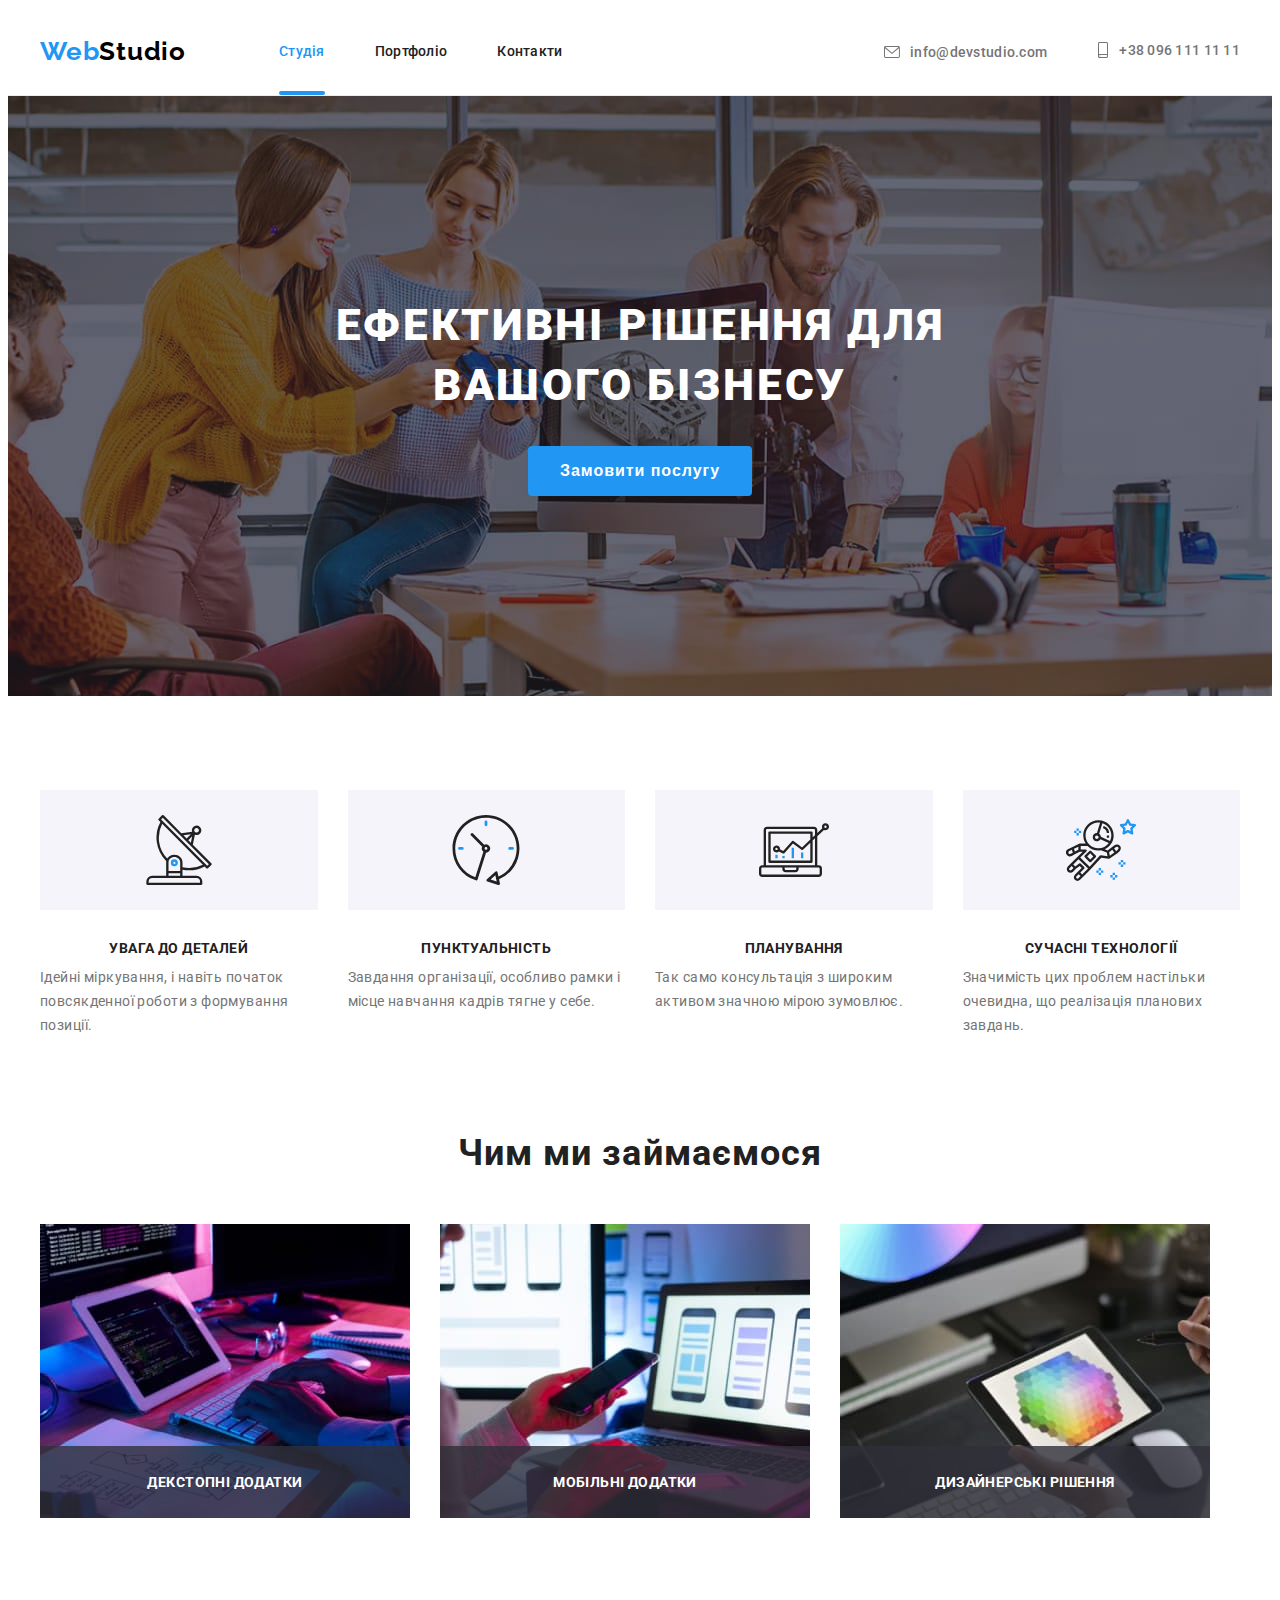
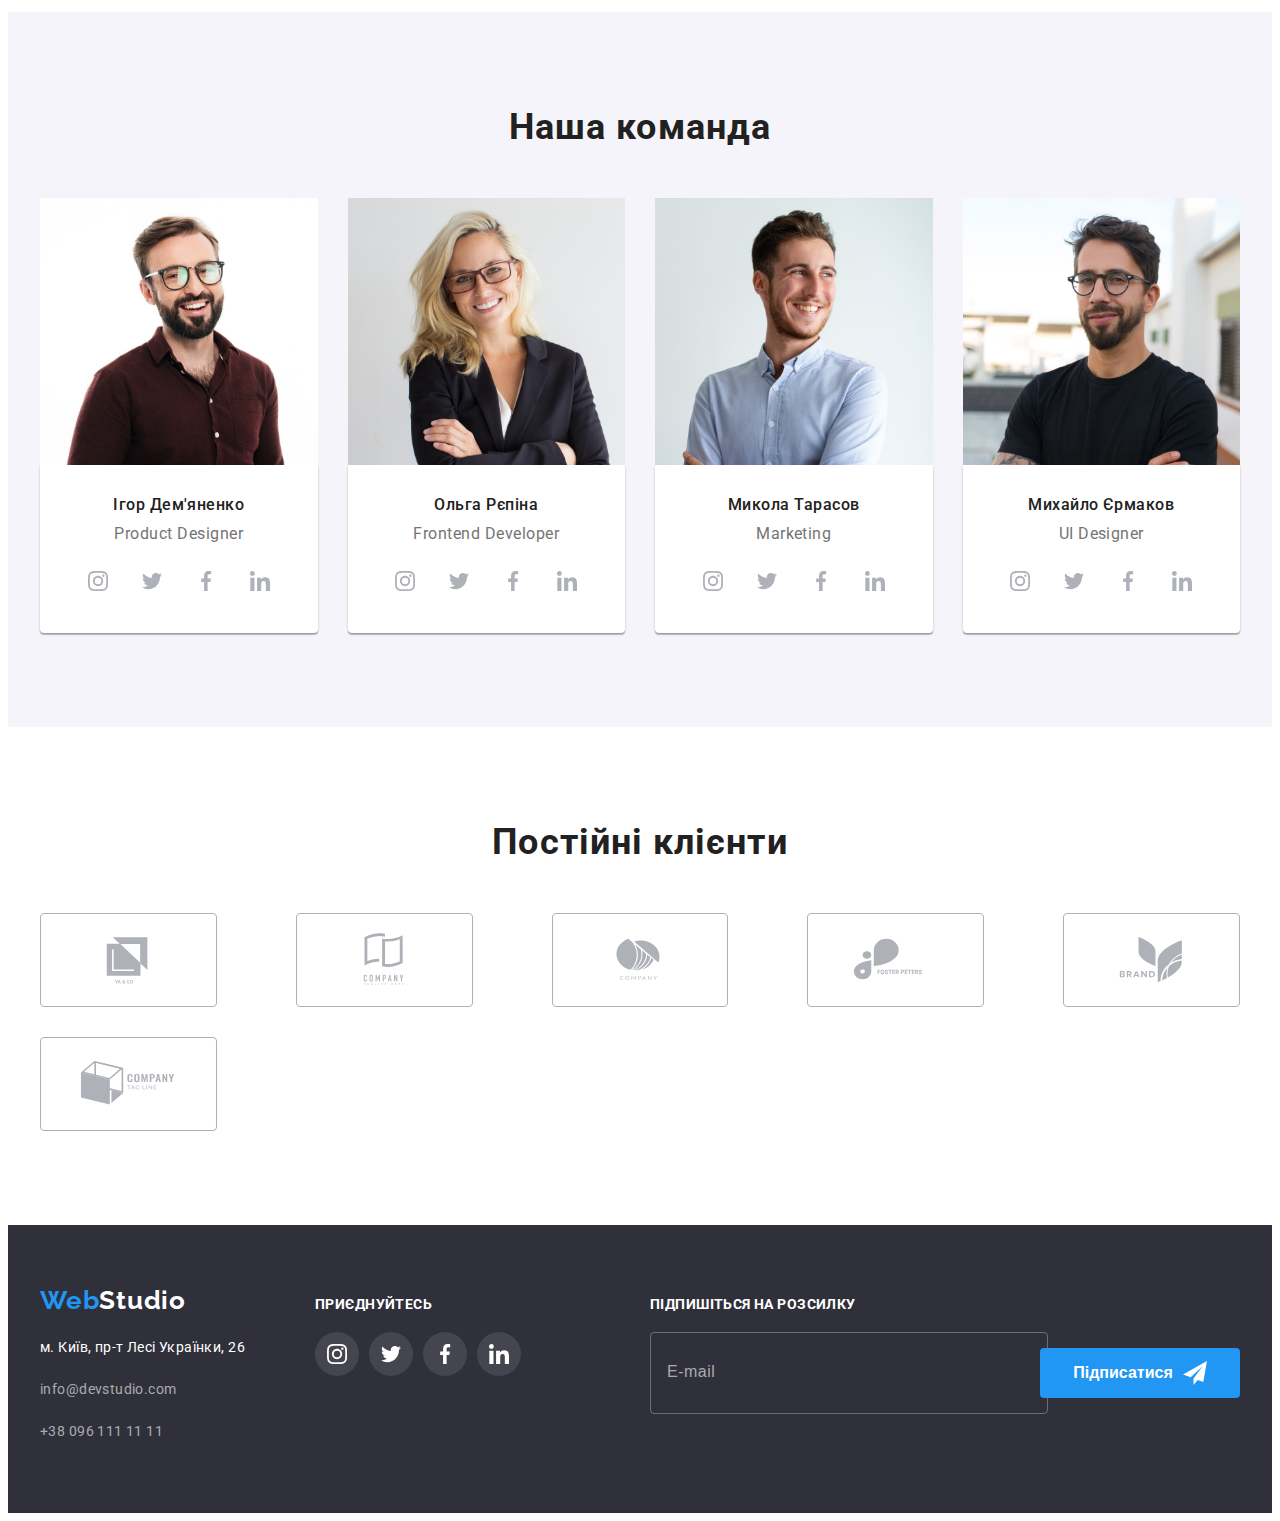
==== commit 3deaa3e6: "commit23" ====
--- a/index.html
+++ b/index.html
@@ -58,7 +58,7 @@
           </svg>
         </button>
       </div>
-      <div class="mobile-menu">
+      <div class="mobile-menu is-hidden">
         <div>
           <button type="button" class="menu-close">
             <svg width="20" height="20">
@@ -559,5 +559,6 @@
     </div>
     <script src="./js/modal.js">
     </script>
+    <script src="./js/mobile-menu.js"></script>
   </body>
 </html>
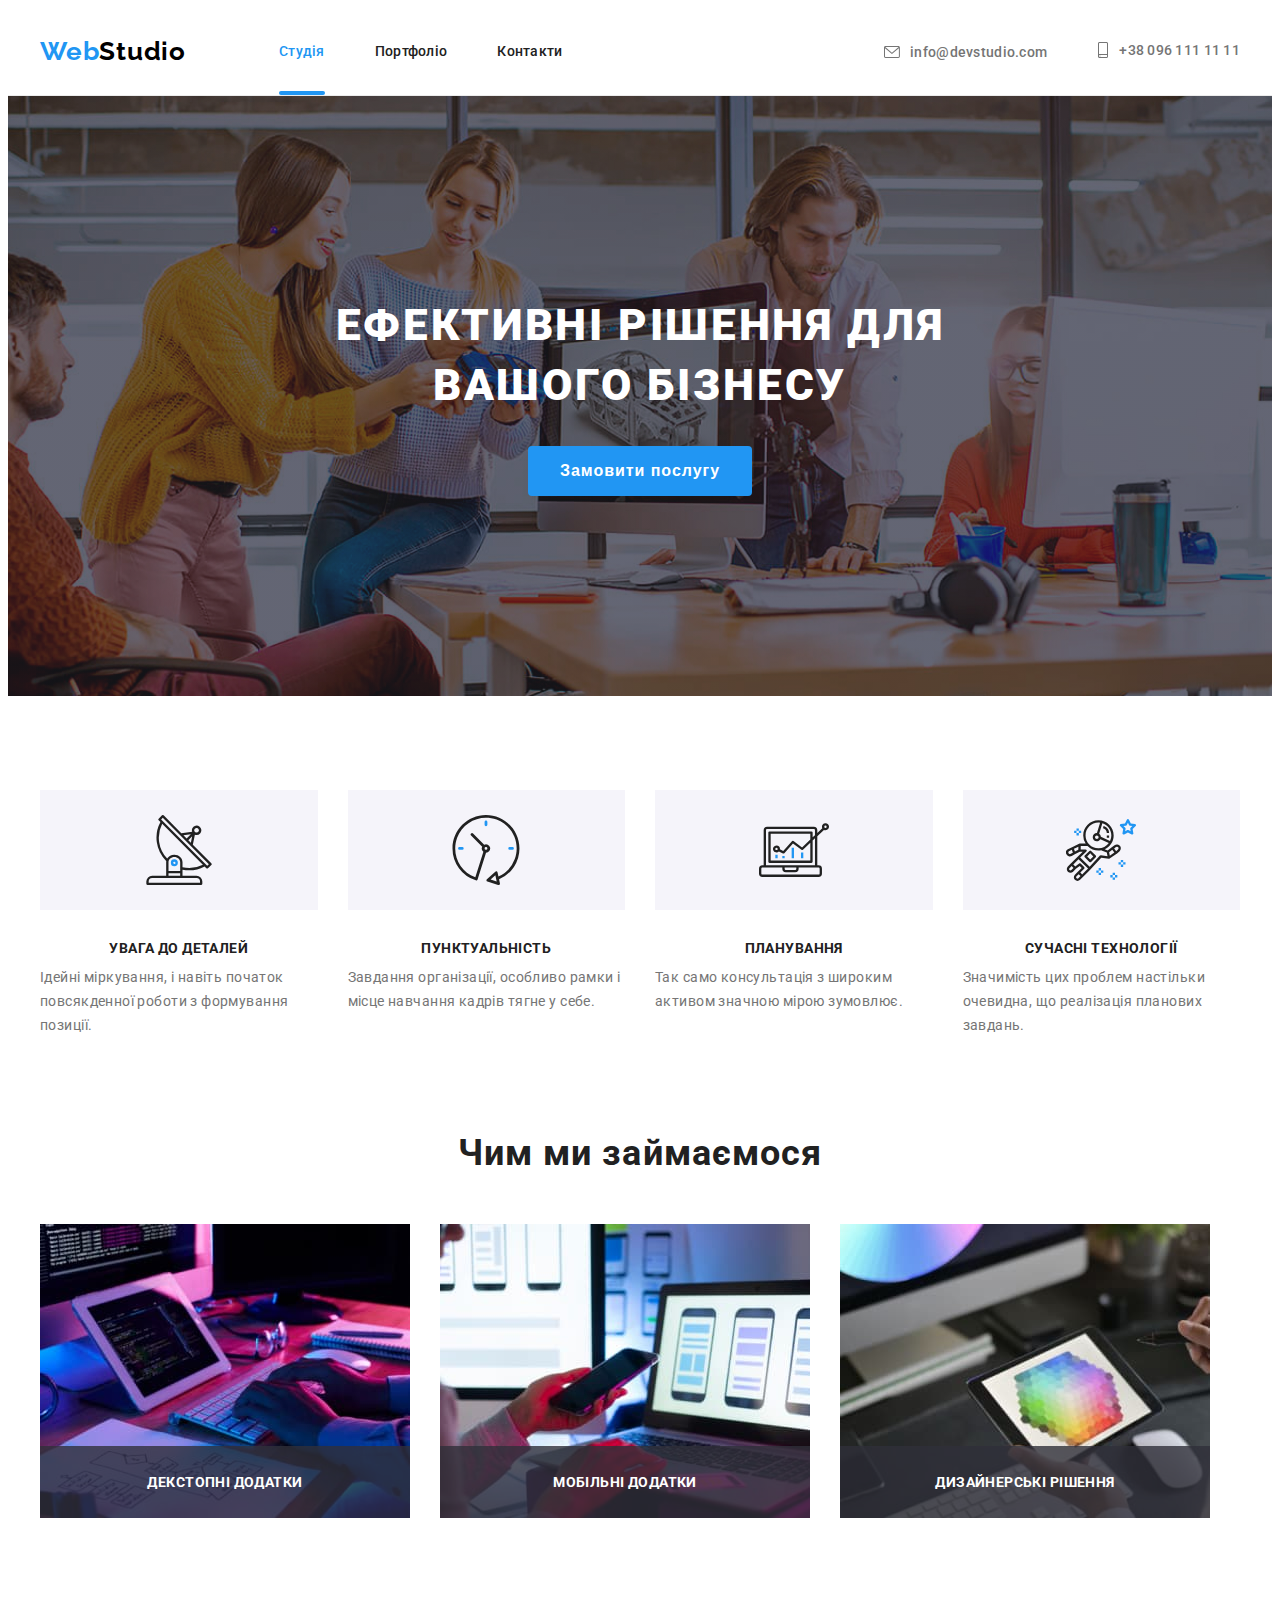
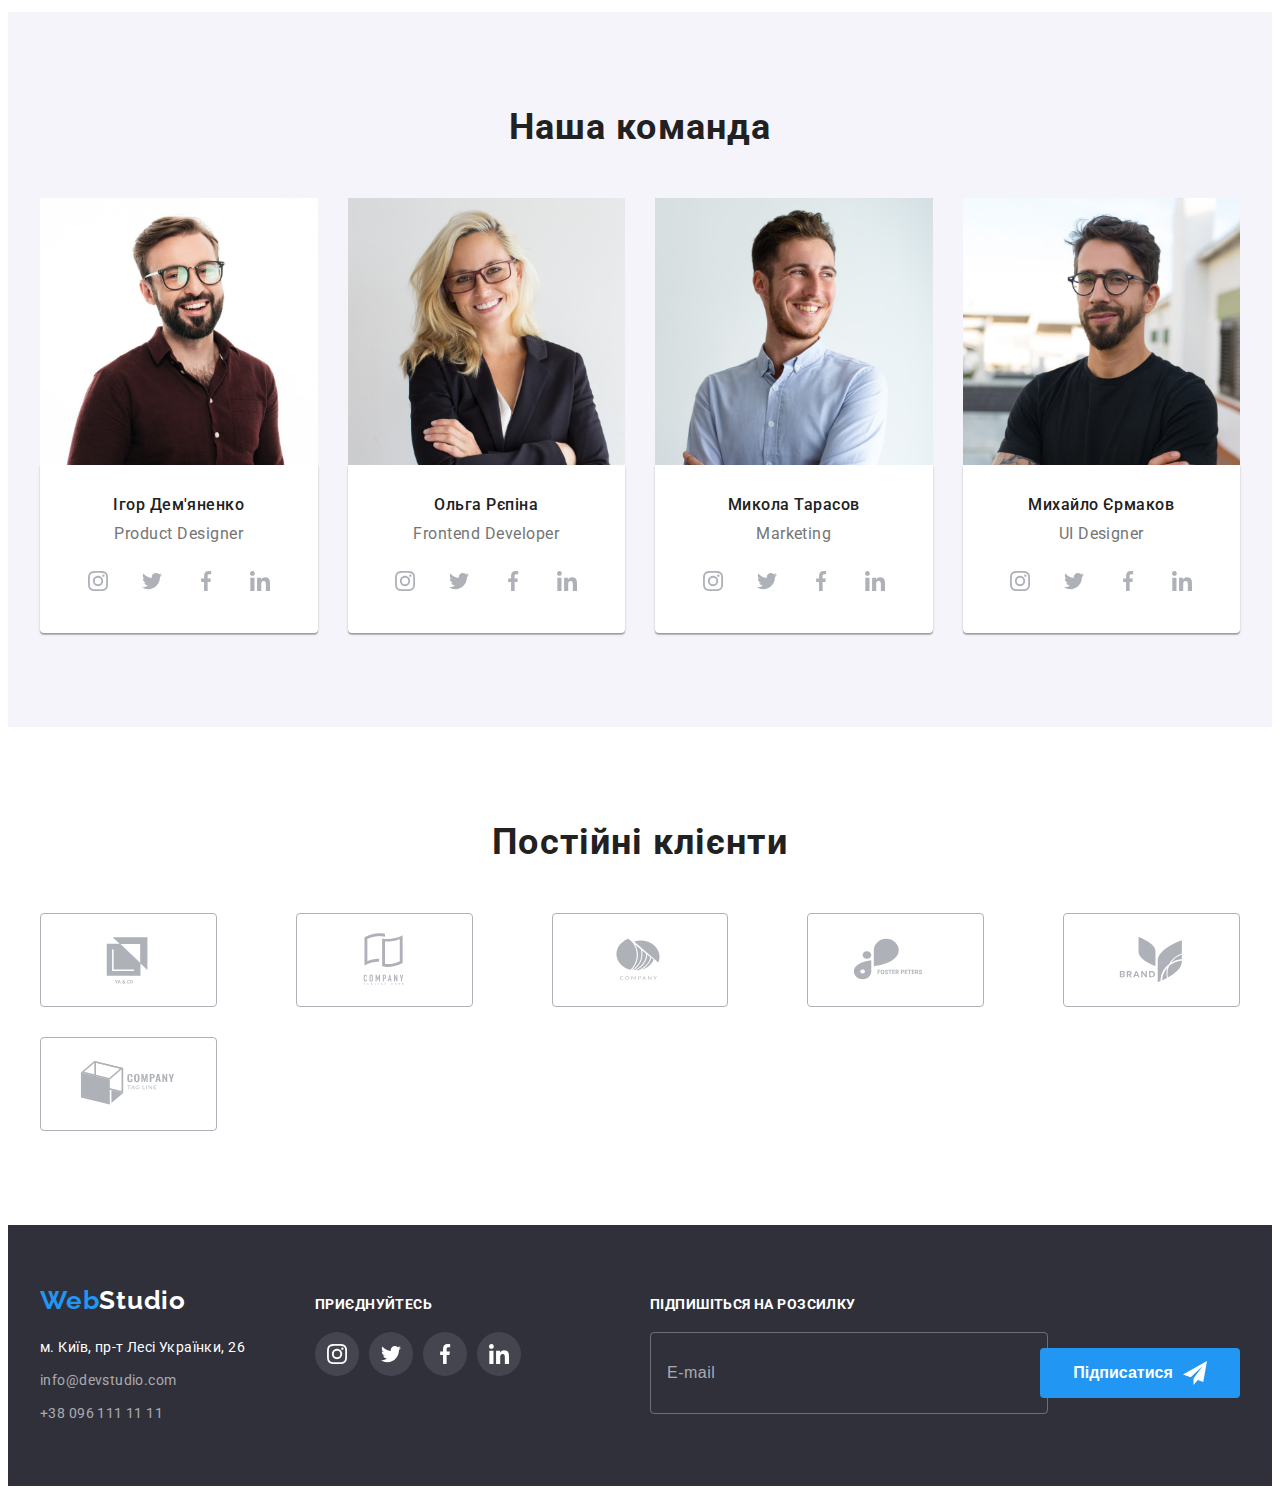
==== commit e8cb7ab7: "commit27" ====
--- a/index.html
+++ b/index.html
@@ -66,7 +66,7 @@
             </svg>
           </button>
           <ul class="menu-nav-list">
-            <li class="menu-nav-item"><a href="./index.html" class="menu-nav-link">Студія</a></li>
+            <li class="menu-nav-item"><a href="./index.html" class="menu-nav-link current">Студія</a></li>
             <li class="menu-nav-item"><a href="./portfolio.html" class="menu-nav-link">Портфоліо</a></li>
             <li class="menu-nav-item"><a href="" class="menu-nav-link">Контакти</a></li>
           </ul>
--- a/css/main.min.css
+++ b/css/main.min.css
@@ -1 +1 @@
-:root{--blue: #2196F3;--white: #FFFFFF;--black: #212121;--background-grey: #F5F4FA;--text-color: #757575;--icons-grey: #AFB1B8}h1,h2,h3,h4,h5,h6,p{margin:0}ul{list-style:none;padding:0;margin:0}body{background-color:#fff;font-family:"Roboto",sans-serif;color:#757575;font-size:14px;letter-spacing:.03em}.section{padding-top:60px;padding-bottom:60px}@media screen and (min-width: 1200px){.section{padding-top:94px;padding-bottom:94px}}.title{color:#212121}.content{color:#757575}.button{cursor:pointer}.current{color:#2196f3}.visually-hidden{position:absolute;width:1px;height:1px;margin:-1px;border:0;padding:0;white-space:nowrap;-webkit-clip-path:inset(100%);clip-path:inset(100%);clip:rect(0 0 0 0);overflow:hidden}.is-hidden{opacity:0;visibility:hidden;pointer-events:none}.underline::after{position:absolute;content:"";bottom:0;left:0;content:"";display:block;width:100%;height:4px;background:#2196f3;border-radius:2px}.backdrop{position:fixed;top:0;left:0;width:100%;height:100%;background-color:rgba(0,0,0,.2);transition:opacity 400ms linear,visibility 400ms linear}.modal{width:90%;height:90%;max-width:450px;min-height:609px;background-color:#fff;padding:40px;position:absolute;top:50%;left:50%;transform:translate(-50%, -50%);border-radius:4px}@media screen and (min-width: 1200px){.modal{min-width:528px;min-height:581px}}.modal-title{font-style:normal;font-weight:700;font-size:20px;line-height:23px;text-align:center;letter-spacing:.03em;color:#212121;margin-bottom:12px}.modal-form{display:flex;flex-direction:column;align-items:center;width:100%}@media screen and (min-width: 1200px){.modal-form{width:448px}}.modal-input{width:100%;height:40px;max-width:370px;min-height:40px;border:1px solid rgba(33,33,33,.2);border-radius:4px;padding-left:42px;outline:rgba(0,0,0,0);transition:cubic-bezier(0.4, 0, 0.2, 1) 250ms;margin-bottom:10px}.modal-input:focus .modal-input:hover{border-color:#2196f3}@media screen and (min-width: 1200px){.modal-input{min-width:448px}}.input-wrapper{position:relative}.modal-icon{position:absolute;left:12px;top:50%;transform:translateY(-50%);transition:cubic-bezier(0.4, 0, 0.2, 1) 250ms}.modal-icon:focus .modal-icon:hover{fill:#2196f3}.modal-label{width:100%}.label-title{margin-bottom:4px;display:block;font-weight:400;font-size:12px;line-height:14px;letter-spacing:.01em;color:#757575}.button-modal{width:200px;height:50px;color:#fff;background-color:#2196f3;box-shadow:0px 4px 4px rgba(0,0,0,.15);border-radius:4px;border:none;text-align:center;font-style:normal;font-weight:700;font-size:16px;line-height:30px;letter-spacing:0,6em}.modal-textarea{width:100%;height:120px;border:1px solid rgba(33,33,33,.2);border-radius:4px;resize:none;outline:rgba(0,0,0,0);transition:cubic-bezier(0.4, 0, 0.2, 1) 250ms;font-weight:400;font-size:12px;line-height:14px;letter-spacing:.01em;padding:12px 16px;display:block}.modal-textarea:focus .modal-textarea:hover{border-color:#2196f3}.modal-textarea:focus{border-color:#2196f3}.button-close{position:absolute;right:8px;top:8px;width:30px;height:30px;border-radius:50%;background:#fff;border:1px solid rgba(0,0,0,.1);cursor:pointer}.button-close-icon{display:flex;text-align:center;justify-content:center;width:100%;height:100%}.button-close:focus .button-close-icon{fill:#2196f3}.button-close:hover .button-close-icon{fill:#2196f3}.button-close .button-close-icon{transition:cubic-bezier(0.4, 0, 0.2, 1) 250ms}.modal-input:focus+.modal-icon{fill:#2196f3}.modal-input:focus{border-color:#2196f3}.chekbox{position:absolute;width:1px;height:1px;margin:-1px;border:0;padding:0;flex-shrink:0;clip:rect(0 0 0 0);overflow:hidden;border-radius:2px}.chekbox-link{color:#2196f3}.checkbox-icon{display:inline-flex;align-items:center;justify-content:center;width:16px;height:15px;margin-left:10px;margin-right:10px;border:2px solid #000}.check-icon{display:block;align-items:center;justify-content:center;opacity:0}.chekbox:checked+.checkbox-icon{background-color:#2196f3;border:1px solid #2196f3}.chekbox:checked+.checkbox-icon .check-icon{opacity:1;fill:#fff}.chekbox{display:flex;align-items:center;margin-bottom:30px}.label-checkbox{margin-top:20px;margin-bottom:30px}.container{width:100%;margin-left:auto;margin-right:auto;padding-left:15px;padding-right:15px}@media screen and (min-width: 480px){.container{width:480px}}@media screen and (min-width: 768px){.container{width:768px}}@media screen and (min-width: 1200px){.container{width:1200px}}.navigation__list{display:flex;gap:50px}.header{border-bottom:1px solid #ececec;padding-top:16px;padding-bottom:16px}@media screen and (min-width: 768px){.header{padding-top:10px;padding-bottom:2px}}@media screen and (min-width: 1200px){.header{padding-top:24px;padding-bottom:25px}}.header-contacts{display:none;margin-left:auo}@media screen and (min-width: 768px){.header-contacts{display:flex;flex-direction:column;align-items:baseline;gap:10px}}@media screen and (min-width: 1200px){.header-contacts{display:flex;gap:50px;text-align:center;flex-direction:row}}.header-container{display:flex;align-items:center}.header-container__logo{color:#000;font-family:"Raleway",sans-serif;text-decoration:none;font-weight:700;font-size:26px;line-height:1.1923;letter-spacing:.03em}@media screen and (min-width: 768px){.header-container__logo{margin-right:93px}}.logo-web{color:#2196f3;font-family:"Raleway",sans-serif;text-decoration:none;font-weight:700;font-size:26px;line-height:1.1923;letter-spacing:.03em}.navigation{display:none}@media screen and (min-width: 768px){.navigation{display:flex;align-items:center;margin-right:auto}}.navigation__link{position:relative;color:#212121;text-decoration:none;font-weight:500;font-size:14px;line-height:1.1428;letter-spacing:.02em;padding-top:10px;padding-bottom:23px;transition:cubic-bezier(0.4, 0, 0.2, 1) 250ms}.navigation__link:hover,.navigation__link:focus{color:#2196f3}@media screen and (min-width: 768px){.navigation__link{padding-bottom:36px}}.header-contacts__item:hover .header-contacts__icon{fill:#2196f3}.header-contacts__item:focus .header-contacts__icon{fill:#2196f3}.header-contacts__item{color:#757575;text-decoration:none;font-weight:500;font-size:14px;line-height:1.1428;letter-spacing:.02em;padding-top:10px;padding-bottom:10px;display:flex;align-items:center;transition:cubic-bezier(0.4, 0, 0.2, 1) 250ms}.header-contacts__item:hover,.header-contacts__item:focus{color:#2196f3}.header-contacts__icon{fill:#757575;margin-right:10px}.header-contacts__icon:hover,.header-contacts__icon:focus{fill:#2196f3}.current{color:#2196f3}.menu-open{background-color:rgba(0,0,0,0);border:none;margin-left:auto;cursor:pointer}.menu-open:hover,.menu-open:focus{fill:#2196f3}@media screen and (min-width: 768px){.menu-open{display:none}}.mobile-menu{position:fixed;width:100%;height:100%;top:0px;left:0px;right:0px;display:flex;flex-direction:column;justify-content:space-between;background-color:#fff;padding-top:48px;padding-bottom:48px;padding-left:40px}.menu-close{position:absolute;top:21px;right:25px;background-color:rgba(0,0,0,0);border:none;margin-bottom:8px}.menu-close:hover,.menu-close:focus{fill:#2196f3}.menu-nav-item:not(:last-child){margin-bottom:32px}.menu-nav-link{font-weight:500;font-size:40px;line-height:1.175;letter-spacing:.02em;text-decoration:none;color:#212121}.menu-nav-link:hover,.menu-nav-link:focus{color:#2196f3}.menu-contact{margin-bottom:64px}.menu-contact__item:not(:last-child){margin-bottom:32px}.menu-contact__tel{color:#2196f3;font-weight:500;font-size:34px;line-height:1.25;letter-spacing:.02em;text-decoration:none}.menu-contact__mail{color:#757575;font-weight:500;font-size:24px;line-height:1.1666666667;letter-spacing:.02em;text-decoration:none}.menu-links{display:flex;flex-wrap:wrap}.menu-links__item:not(:last-child){padding-right:10px;margin-right:10px;border-right:1px solid rgba(33,33,33,.2)}.menu-links__link{font-weight:500;font-size:18px;line-height:22px;letter-spacing:.02em;text-decoration:none;color:#2196f3}.banner{background-color:#2f303a;background-image:linear-gradient(to right, rgba(47, 48, 58, 0.4), rgba(47, 48, 58, 0.4)),url(/images/banner-mob.jpg);background-repeat:no-repeat;background-position:center;background-size:cover;padding-top:200px;padding-bottom:200px;margin-left:auto;margin-right:auto;text-align:center;max-width:1600px}@media screen and (min-width: 768px){.banner{background-image:linear-gradient(to right, rgba(47, 48, 58, 0.4), rgba(47, 48, 58, 0.4)),url(/images/banner-tab.jpg)}}@media screen and (min-width: 1200px){.banner{background-image:linear-gradient(to right, rgba(47, 48, 58, 0.4), rgba(47, 48, 58, 0.4)),url(/images/banner-deks.jpg)}}.container-banner__title{color:#fff;text-align:center;font-weight:900;font-size:26px;line-height:1.3636;letter-spacing:.06em;text-transform:uppercase;margin:0 auto}@media screen and (min-width: 768px){.container-banner__title{width:360px}}@media screen and (min-width: 1200px){.container-banner__title{font-size:44px;width:696px}}.banner button{display:block;background:#2196f3;font-weight:700;font-size:16px;line-height:1.87;color:#fff;margin:0 auto;margin-top:30px;border-radius:4px;border:0;padding:10px 32px;letter-spacing:.06em}.advances{display:flex;flex-wrap:wrap;gap:30px}.advances__title{font-weight:700;font-size:14px;line-height:1.1428;letter-spacing:.03em;text-transform:uppercase;margin-bottom:10px;text-align:center}.advances__content{font-weight:400;font-size:14px;line-height:1.7142;letter-spacing:.03em}.advances__list{width:100%}@media screen and (min-width: 768px){.advances__list{width:calc((100% - 30px)/2)}}@media screen and (min-width: 1200px){.advances__list{width:calc((100% - 90px)/4)}}.advances__style{background-color:#f5f4fa;height:120px;margin-bottom:30px;display:flex;align-items:center;justify-content:center}.container-working__title{font-weight:700;font-size:36px;line-height:1.1666;text-align:center;letter-spacing:.03em;margin-bottom:50px}.container-working__img{display:block;max-width:100%;height:auto}.container-working__list{display:flex;gap:30px}.container-working__item{position:relative}.container-working__text{position:absolute;bottom:0;left:0;color:#fff;font-style:normal;font-weight:700;font-size:14px;line-height:16px;text-align:center;letter-spacing:.03em;text-transform:uppercase;background:rgba(47,48,58,.8);display:flex;align-items:center;justify-content:center;width:100%;height:72px}.section-working{padding-top:0;text-align:center;padding-bottom:94px;display:none}@media screen and (min-width: 1200px){.section-working{display:block}}.container-team__list{display:flex;flex-wrap:wrap;gap:30px}.container-team__item{width:100%}@media screen and (min-width: 768px){.container-team__item{width:calc((100% - 30px)/2)}}@media screen and (min-width: 1200px){.container-team__item{width:calc((100% - 90px)/4)}}.container-team__title{font-weight:700;font-size:36px;line-height:1.1666;text-align:center;letter-spacing:.03em;margin-bottom:50px}.team-content__name{font-weight:500;font-size:16px;line-height:1.1875;letter-spacing:.03em;margin-bottom:10px}.container-team{text-align:center;padding-left:auto;padding-right:auto}.section-team{background-color:#f5f4fa}.team-content{background:#fff;box-shadow:0px 1px 3px rgba(0,0,0,.12),0px 1px 1px rgba(0,0,0,.14),0px 2px 1px rgba(0,0,0,.2);border-radius:0px 0px 4px 4px;padding-top:30px;padding-bottom:30px;display:block;max-width:100%;height:auto}.container-team__picture{display:block;max-width:100%;height:auto}.team-soc{display:flex;justify-content:center;gap:10px}.team-soc__item{width:44px;height:44px}.team-soc__link{width:100%;height:100%;background-color:#fff;border-radius:50%;display:flex;align-items:center;justify-content:center;transition:cubic-bezier(0.4, 0, 0.2, 1) 250ms}.team-soc__link:hover,.team-soc__link:focus{background-color:#2196f3}.team-soc__icon{fill:#afb1b8}.team-soc__icon:hover,.team-soc__icon:focus{fill:#fff}.team-content__position{font-weight:400;font-size:16px;line-height:1.1875;letter-spacing:.03em;margin-bottom:16px}.team-soc__link:hover .team-soc__icon{fill:#fff}.team-soc__link:focus .team-soc__icon{fill:#fff}.clients-list{display:flex;flex-wrap:wrap;gap:30px;justify-content:space-between;padding:0}.clients-item{width:calc((100% - 30px)/2);height:92px;border:1px solid #afb1b8;border-radius:4px;transition:cubic-bezier(0.4, 0, 0.2, 1) 250ms}.clients-item:hover,.clients-item:focus{border-color:#2196f3}@media screen and (min-width: 768px){.clients-item{width:calc((100% - 60px)/3)}}@media screen and (min-width: 1200px){.clients-item{width:calc((100% - 150px)/6)}}.clients-item:hover .clients-icon{fill:#2196f3}.clients-item:focus .clients-icon{fill:#2196f3}.clients-link{width:100%;height:100%;display:flex;align-items:center;justify-content:center}.clients-icon{fill:#afb1b8;transition:cubic-bezier(0.4, 0, 0.2, 1) 250ms}.clients-icon:hover .clients-icon:focus{fill:#2196f3}.title-clients{font-weight:700;font-size:36px;line-height:1.1666;text-align:center;letter-spacing:.03em;margin-bottom:50px}footer{background-color:#2f303a;display:flex}.logo-footer{color:#fff;font-family:"Raleway",sans-serif;text-decoration:none;font-weight:700;font-size:26px;line-height:1.1923;letter-spacing:.03em;margin-bottom:20px;display:block;text-align:center}@media screen and (min-width: 1200px){.logo-footer{text-align:start}}.logo-web-footer{color:#2196f3;font-family:"Raleway",sans-serif;text-decoration:none;font-weight:700;font-size:26px;line-height:1.1923;letter-spacing:.03em}.footer-list{margin-bottom:9px;text-align:center}@media screen and (min-width: 1200px){.footer-list{text-align:start}}.address{color:#fff;text-decoration:none;font-weight:400;font-size:14px;line-height:1.7142;letter-spacing:.03em;font-style:normal}.address:focus,.address:hover{color:#2196f3}.contacts-footer{display:block;color:rgba(255,255,255,.6);text-decoration:none;font-weight:400;font-size:14px;line-height:1.7142;letter-spacing:.03em;font-style:normal}.contacts-footer:hover,.contacts-footer:focus{color:#2196f3}@media screen and (min-width: 1200px){.contacts-footer{display:inline-block}}.footer{padding-top:60px;padding-bottom:60px}.button-filter{background:#f5f4fa;font-weight:500;font-size:16px;line-height:1.625;border-radius:4px;padding-top:6px;padding-bottom:6px;padding-left:22px;padding-right:22px;border:none;transition:cubic-bezier(0.4, 0, 0.2, 1) 250ms}.button-filter:focus,.button-filter:hover{background:#2196f3;color:#fff;box-shadow:0px 3px 1px rgba(0,0,0,.1),0px 1px 2px rgba(0,0,0,.08),0px 2px 2px rgba(0,0,0,.12)}.container-contacts-footer{justify-content:center}@media screen and (min-width: 768px){.container-contacts-footer{display:flex;justify-content:space-around;align-items:baseline;flex-wrap:wrap}}@media screen and (min-width: 1200px){.container-contacts-footer{justify-content:space-between}}.icons-footer{font-weight:700;font-size:14px;line-height:16px;letter-spacing:.03em;text-transform:uppercase;color:#fff;margin-bottom:20px;margin-top:60px;text-align:center}@media screen and (min-width: 1200px){.icons-footer{text-align:start;margin-top:0}}.footer-soc-item{width:44px;height:44px}.footer-soc-list{display:flex;gap:10px;align-items:center;justify-content:center}.footer-soc-icon{fill:#fff}.footer-soc-link{width:100%;height:100%;background-color:rgba(255,255,255,.1);border-radius:50%;display:flex;align-items:center;justify-content:center;transition:cubic-bezier(0.4, 0, 0.2, 1) 250ms}.footer-soc-link:hover,.footer-soc-link:focus{background-color:#2196f3}.footer-transition{transition:cubic-bezier(0.4, 0, 0.2, 1) 250ms}@media screen and (min-width: 1200px){.container-footer-icon{margin-left:70px}}.sign-title{font-weight:700;font-size:14px;line-height:16px;letter-spacing:.03em;text-transform:uppercase;color:#fff;margin-bottom:20px;margin-top:60px;text-align:center}@media screen and (min-width: 1200px){.sign-title{text-align:start;margin-top:0}}.sent-form{display:flex;flex-direction:column;gap:12px;align-items:center;flex-wrap:wrap}@media screen and (min-width: 768px){.sent-form{align-items:center;justify-content:center}}@media screen and (min-width: 1200px){.sent-form{display:flex;flex-direction:row;gap:0}}.input-footer{width:100%;height:50px;background:rgba(0,0,0,0);border:1px solid rgba(255,255,255,.3);border-radius:4px;padding-left:16px;padding-top:15px;padding-bottom:15px;color:#fff}.input-footer:focus,.input-footer:hover{border-color:#2196f3}@media screen and (min-width: 480px){.input-footer{min-width:450px}}@media screen and (min-width: 1200px){.input-footer{min-width:358px}}.input-footer::-moz-placeholder{font-weight:400;font-size:16px;line-height:20px;letter-spacing:.03em;color:rgba(255,255,255,.6)}.input-footer:-ms-input-placeholder{font-weight:400;font-size:16px;line-height:20px;letter-spacing:.03em;color:rgba(255,255,255,.6)}.input-footer::placeholder{font-weight:400;font-size:16px;line-height:20px;letter-spacing:.03em;color:rgba(255,255,255,.6)}.button-sent{background-color:#2196f3;display:flex;border-radius:4px;align-items:center;justify-content:center;color:#fff;font-weight:700;font-size:16px;line-height:30px;letter-spacing:0,3em;padding:10px 28px;border:none;margin-left:12px;width:200px}.button-sent-icon{fill:#fff;margin-left:10px}@media screen and (min-width: 1200px){.container-footer-sign{margin-left:auto}}.address a{transition:cubic-bezier(0.4, 0, 0.2, 1) 250ms}.footer-form{display:flex;flex-direction:column;gap:20px;align-items:center}@media screen and (min-width: 1200px){.footer-form{flex-direction:row;gap:12px}}.footer-list-2{display:flex;flex-wrap:wrap;flex-direction:column;gap:9px}.button-filter{background:#f5f4fa;font-weight:500;font-size:16px;line-height:1.625;border-radius:4px;padding-top:6px;padding-bottom:6px;padding-left:22px;padding-right:22px;border:none;transition:cubic-bezier(0.4, 0, 0.2, 1) 250ms}.button-filter:focus,.button-filter:hover{background:#2196f3;color:#fff;box-shadow:0px 3px 1px rgba(0,0,0,.1),0px 1px 2px rgba(0,0,0,.08),0px 2px 2px rgba(0,0,0,.12)}.container-filter{display:flex;justify-content:center;gap:8px;margin-bottom:50px}.project-link{display:block;text-decoration:none;transition:cubic-bezier(0.4, 0, 0.2, 1) 250ms}.project-link:hover,.project-link:focus{box-shadow:0px 1px 1px rgba(0,0,0,.12),0px 4px 4px rgba(0,0,0,.06),1px 4px 6px rgba(0,0,0,.16)}.project-picture{display:block;max-width:100%;height:auto}.projects-top-text{position:absolute;top:0;background-color:rgba(33,150,243,.9);color:#fff;font-style:normal;font-weight:400;font-size:18px;line-height:28px;letter-spacing:.03em;padding:63px 24px;height:100%;transform:translateY(100%);transition:cubic-bezier(0.4, 0, 0.2, 1) 250ms}.projects-top-text:hover,.projects-top-text:focus{transform:translateY(0)}.projects-top-wrap{position:relative;overflow:hidden}.projects-list{flex-basis:calc((100% - 60px)/3)}.projects-item{border-bottom:1px solid #eee;border-left:1px solid #eee;border-right:1px solid #eee;padding-left:24px;padding-right:24px;padding-top:20px;padding-bottom:20px}.container-projects{display:flex;flex-wrap:wrap;gap:30px}/*# sourceMappingURL=main.min.css.map */+:root{--blue: #2196F3;--white: #FFFFFF;--black: #212121;--background-grey: #F5F4FA;--text-color: #757575;--icons-grey: #AFB1B8}h1,h2,h3,h4,h5,h6,p{margin:0}ul{list-style:none;padding:0;margin:0}body{background-color:#fff;font-family:"Roboto",sans-serif;color:#757575;font-size:14px;letter-spacing:.03em}.section{padding-top:60px;padding-bottom:60px}@media screen and (min-width: 1200px){.section{padding-top:94px;padding-bottom:94px}}.title{color:#212121}.content{color:#757575}.button{cursor:pointer}.current{color:#2196f3}.visually-hidden{position:absolute;width:1px;height:1px;margin:-1px;border:0;padding:0;white-space:nowrap;-webkit-clip-path:inset(100%);clip-path:inset(100%);clip:rect(0 0 0 0);overflow:hidden}.is-hidden{opacity:0;visibility:hidden;pointer-events:none}.underline::after{position:absolute;content:"";bottom:0;left:0;content:"";display:block;width:100%;height:4px;background:#2196f3;border-radius:2px}.backdrop{position:fixed;top:0;left:0;width:100%;height:100%;background-color:rgba(0,0,0,.2);transition:opacity 400ms linear,visibility 400ms linear}.modal{width:90%;max-width:450px;min-height:609px;background-color:#fff;padding:40px;position:absolute;top:50%;left:50%;transform:translate(-50%, -50%);border-radius:4px}@media screen and (min-width: 1200px){.modal{min-width:528px}}.modal-title{font-style:normal;font-weight:700;font-size:20px;line-height:23px;text-align:center;letter-spacing:.03em;color:#212121;margin-bottom:12px}.modal-form{display:flex;flex-direction:column;align-items:center;width:100%}@media screen and (min-width: 1200px){.modal-form{width:448px}}.modal-input{width:100%;height:40px;max-width:370px;min-height:40px;border:1px solid rgba(33,33,33,.2);border-radius:4px;padding-left:42px;outline:rgba(0,0,0,0);transition:cubic-bezier(0.4, 0, 0.2, 1) 250ms;margin-bottom:10px}.modal-input:focus .modal-input:hover{border-color:#2196f3}@media screen and (min-width: 1200px){.modal-input{min-width:448px}}.input-wrapper{position:relative}.modal-icon{position:absolute;left:12px;top:50%;transform:translateY(-50%);transition:cubic-bezier(0.4, 0, 0.2, 1) 250ms}.modal-icon:focus .modal-icon:hover{fill:#2196f3}.modal-label{width:100%}.label-title{margin-bottom:4px;display:block;font-weight:400;font-size:12px;line-height:14px;letter-spacing:.01em;color:#757575}.button-modal{width:200px;height:50px;color:#fff;background-color:#2196f3;box-shadow:0px 4px 4px rgba(0,0,0,.15);border-radius:4px;border:none;text-align:center;font-style:normal;font-weight:700;font-size:16px;line-height:30px;letter-spacing:0,6em}.modal-textarea{width:100%;height:120px;border:1px solid rgba(33,33,33,.2);border-radius:4px;resize:none;outline:rgba(0,0,0,0);transition:cubic-bezier(0.4, 0, 0.2, 1) 250ms;font-weight:400;font-size:12px;line-height:14px;letter-spacing:.01em;padding:12px 16px;display:block}.modal-textarea:focus .modal-textarea:hover{border-color:#2196f3}.modal-textarea:focus{border-color:#2196f3}.button-close{position:absolute;right:8px;top:8px;width:30px;height:30px;border-radius:50%;background:#fff;border:1px solid rgba(0,0,0,.1);cursor:pointer}.button-close-icon{display:flex;text-align:center;justify-content:center;width:100%;height:100%}.button-close:focus .button-close-icon{fill:#2196f3}.button-close:hover .button-close-icon{fill:#2196f3}.button-close .button-close-icon{transition:cubic-bezier(0.4, 0, 0.2, 1) 250ms}.modal-input:focus+.modal-icon{fill:#2196f3}.modal-input:focus{border-color:#2196f3}.chekbox{position:absolute;width:1px;height:1px;margin:-1px;border:0;padding:0;flex-shrink:0;clip:rect(0 0 0 0);overflow:hidden;border-radius:2px}.chekbox-link{color:#2196f3}.checkbox-icon{display:inline-flex;align-items:center;justify-content:center;width:16px;height:15px;margin-left:10px;margin-right:10px;border:2px solid #000}.check-icon{display:block;align-items:center;justify-content:center;opacity:0}.chekbox:checked+.checkbox-icon{background-color:#2196f3;border:1px solid #2196f3}.chekbox:checked+.checkbox-icon .check-icon{opacity:1;fill:#fff}.chekbox{display:flex;align-items:center;margin-bottom:30px}.label-checkbox{margin-top:20px;margin-bottom:30px;font-size:12px;line-height:14.06px}@media screen and (min-width: 500px){.label-checkbox{white-space:nowrap}}@media screen and (min-width: 1200px){.label-checkbox{font-size:14px;line-height:24px}}.container{width:100%;margin-left:auto;margin-right:auto;padding-left:15px;padding-right:15px}@media screen and (min-width: 480px){.container{width:480px}}@media screen and (min-width: 768px){.container{width:768px}}@media screen and (min-width: 1200px){.container{width:1200px}}.navigation__list{display:flex;gap:50px}.header{border-bottom:1px solid #ececec;padding-top:16px;padding-bottom:16px}@media screen and (min-width: 768px){.header{padding-top:10px;padding-bottom:2px}}@media screen and (min-width: 1200px){.header{padding-top:24px;padding-bottom:25px}}.header-contacts{display:none;margin-left:auo}@media screen and (min-width: 768px){.header-contacts{display:flex;flex-direction:column;align-items:baseline;gap:10px}}@media screen and (min-width: 1200px){.header-contacts{display:flex;gap:50px;text-align:center;flex-direction:row;justify-content:center}}.header-container{display:flex;align-items:center}.header-container__logo{color:#000;font-family:"Raleway",sans-serif;text-decoration:none;font-weight:700;font-size:24px;line-height:28px;letter-spacing:.03em}@media screen and (min-width: 768px){.header-container__logo{margin-right:93px}}@media screen and (min-width: 1200px){.header-container__logo{font-size:26px;line-height:31px}}.logo-web{color:#2196f3;font-family:"Raleway",sans-serif;text-decoration:none;font-weight:700;font-size:24px;line-height:28px;letter-spacing:.03em}@media screen and (min-width: 1200px){.logo-web{font-size:26px;line-height:31px}}.navigation{display:none}@media screen and (min-width: 768px){.navigation{display:flex;align-items:center;margin-right:auto}}.navigation__link{position:relative;color:#212121;text-decoration:none;font-weight:500;font-size:14px;line-height:1.1428;letter-spacing:.02em;padding-top:10px;padding-bottom:23px;transition:cubic-bezier(0.4, 0, 0.2, 1) 250ms}.navigation__link:hover,.navigation__link:focus{color:#2196f3}@media screen and (min-width: 768px){.navigation__link{padding-bottom:36px}}.header-contacts__item:hover .header-contacts__icon{fill:#2196f3}.header-contacts__item:focus .header-contacts__icon{fill:#2196f3}.header-contacts__item{color:#757575;text-decoration:none;font-weight:500;font-size:14px;line-height:1.1428;letter-spacing:.02em;padding-top:10px;padding-bottom:10px;display:flex;align-items:center;transition:cubic-bezier(0.4, 0, 0.2, 1) 250ms}.header-contacts__item:hover,.header-contacts__item:focus{color:#2196f3}.header-contacts__icon{fill:#757575;margin-right:10px}.header-contacts__icon:hover,.header-contacts__icon:focus{fill:#2196f3}.current{color:#2196f3}.menu-open{background-color:rgba(0,0,0,0);border:none;margin-left:auto;cursor:pointer}.menu-open:hover,.menu-open:focus{fill:#2196f3}@media screen and (min-width: 768px){.menu-open{display:none}}.mobile-menu{position:fixed;width:100%;height:100%;top:0px;left:0px;right:0px;display:flex;flex-direction:column;justify-content:space-between;background-color:#fff;padding-top:48px;padding-bottom:48px;padding-left:40px}.menu-close{position:absolute;top:21px;right:25px;background-color:rgba(0,0,0,0);border:none;margin-bottom:8px}.menu-close:hover,.menu-close:focus{fill:#2196f3}.menu-nav-item:not(:last-child){margin-bottom:32px}.menu-nav-link{font-weight:500;font-size:40px;line-height:1.175;letter-spacing:.02em;text-decoration:none;color:#212121}.menu-nav-link:hover,.menu-nav-link:focus{color:#2196f3}.menu-contact{margin-bottom:64px}.menu-contact__item:not(:last-child){margin-bottom:32px}.menu-contact__tel{color:#2196f3;font-weight:500;font-size:34px;line-height:1.25;letter-spacing:.02em;text-decoration:none}.menu-contact__mail{color:#757575;font-weight:500;font-size:24px;line-height:1.1666666667;letter-spacing:.02em;text-decoration:none}.menu-links{display:flex;flex-wrap:wrap}.menu-links__item:not(:last-child){padding-right:10px;margin-right:10px;border-right:1px solid rgba(33,33,33,.2)}.menu-links__link{font-weight:500;font-size:18px;line-height:22px;letter-spacing:.02em;text-decoration:none;color:#2196f3}.current{color:#2196f3}.banner{background-color:#2f303a;background-image:linear-gradient(to right, rgba(47, 48, 58, 0.4), rgba(47, 48, 58, 0.4)),url(../images/banner-mob\(2\).jpg);background-repeat:no-repeat;background-position:center;background-size:cover;padding-top:200px;padding-bottom:200px;margin-left:auto;margin-right:auto;text-align:center;max-width:1600px}@media screen and (min-width: 768px){.banner{background-image:linear-gradient(to right, rgba(47, 48, 58, 0.4), rgba(47, 48, 58, 0.4)),url(../images/banner-tab\(2\).jpg)}}@media screen and (min-width: 1200px){.banner{background-image:linear-gradient(to right, rgba(47, 48, 58, 0.4), rgba(47, 48, 58, 0.4)),url(../images/banner-deks\(2\).jpg)}}.container-banner__title{color:#fff;text-align:center;font-weight:900;font-size:26px;line-height:1.3636;letter-spacing:.06em;text-transform:uppercase;margin:0 auto}@media screen and (min-width: 768px){.container-banner__title{width:360px}}@media screen and (min-width: 1200px){.container-banner__title{font-size:44px;width:696px}}.banner button{display:block;background:#2196f3;font-weight:700;font-size:16px;line-height:1.87;color:#fff;margin:0 auto;margin-top:30px;border-radius:4px;border:0;padding:10px 32px;letter-spacing:.06em}.advances{display:flex;flex-wrap:wrap;gap:30px}.advances__title{font-weight:700;font-size:14px;line-height:1.1428;letter-spacing:.03em;text-transform:uppercase;margin-bottom:10px;text-align:center}.advances__content{font-weight:400;font-size:14px;line-height:1.7142;letter-spacing:.03em}.advances__list{width:100%}@media screen and (min-width: 768px){.advances__list{width:calc((100% - 30px)/2)}}@media screen and (min-width: 1200px){.advances__list{width:calc((100% - 90px)/4)}}.advances__style{background-color:#f5f4fa;height:120px;margin-bottom:30px;display:flex;align-items:center;justify-content:center}.container-working__title{font-weight:700;font-size:36px;line-height:1.1666;text-align:center;letter-spacing:.03em;margin-bottom:50px}.container-working__img{display:block;max-width:100%;height:auto}.container-working__list{display:flex;gap:30px}.container-working__item{position:relative}.container-working__text{position:absolute;bottom:0;left:0;color:#fff;font-style:normal;font-weight:700;font-size:14px;line-height:16px;text-align:center;letter-spacing:.03em;text-transform:uppercase;background:rgba(47,48,58,.8);display:flex;align-items:center;justify-content:center;width:100%;height:72px}.section-working{padding-top:0;text-align:center;padding-bottom:94px;display:none}@media screen and (min-width: 1200px){.section-working{display:block}}.container-team__list{display:flex;flex-wrap:wrap;gap:30px}.container-team__item{width:100%}@media screen and (min-width: 768px){.container-team__item{width:calc((100% - 30px)/2)}}@media screen and (min-width: 1200px){.container-team__item{width:calc((100% - 90px)/4)}}.container-team__title{font-weight:700;font-size:28px;line-height:33px;text-align:center;letter-spacing:.03em;margin-bottom:50px}@media screen and (min-width: 1200px){.container-team__title{font-size:36px;line-height:42px}}.team-content__name{font-weight:500;font-size:16px;line-height:1.1875;letter-spacing:.03em;margin-bottom:10px}.container-team{text-align:center;padding-left:auto;padding-right:auto}.section-team{background-color:#f5f4fa}.team-content{background:#fff;box-shadow:0px 1px 3px rgba(0,0,0,.12),0px 1px 1px rgba(0,0,0,.14),0px 2px 1px rgba(0,0,0,.2);border-radius:0px 0px 4px 4px;padding-top:30px;padding-bottom:30px;display:block;max-width:100%;height:auto}.container-team__picture{display:block;max-width:100%;height:auto}.team-soc{display:flex;justify-content:center;gap:10px}.team-soc__item{width:44px;height:44px}.team-soc__link{width:100%;height:100%;background-color:#fff;border-radius:50%;display:flex;align-items:center;justify-content:center;transition:cubic-bezier(0.4, 0, 0.2, 1) 250ms}.team-soc__link:hover,.team-soc__link:focus{background-color:#2196f3}.team-soc__icon{fill:#afb1b8}.team-soc__icon:hover,.team-soc__icon:focus{fill:#fff}.team-content__position{font-weight:400;font-size:16px;line-height:1.1875;letter-spacing:.03em;margin-bottom:16px}.team-soc__link:hover .team-soc__icon{fill:#fff}.team-soc__link:focus .team-soc__icon{fill:#fff}.clients-list{display:flex;flex-wrap:wrap;gap:30px;justify-content:space-between;padding:0}.clients-item{width:calc((100% - 30px)/2);height:92px;border:1px solid #afb1b8;border-radius:4px;transition:cubic-bezier(0.4, 0, 0.2, 1) 250ms}.clients-item:hover,.clients-item:focus{border-color:#2196f3}@media screen and (min-width: 768px){.clients-item{width:calc((100% - 60px)/3)}}@media screen and (min-width: 1200px){.clients-item{width:calc((100% - 150px)/6)}}.clients-item:hover .clients-icon{fill:#2196f3}.clients-item:focus .clients-icon{fill:#2196f3}.clients-link{width:100%;height:100%;display:flex;align-items:center;justify-content:center}.clients-icon{fill:#afb1b8;transition:cubic-bezier(0.4, 0, 0.2, 1) 250ms}.clients-icon:hover .clients-icon:focus{fill:#2196f3}.title-clients{font-weight:700;font-size:28px;line-height:33px;text-align:center;letter-spacing:.03em;margin-bottom:50px}@media screen and (min-width: 1200px){.title-clients{font-size:36px;line-height:42px}}footer{background-color:#2f303a;display:flex}.logo-footer{color:#fff;font-family:"Raleway",sans-serif;text-decoration:none;font-weight:700;font-size:26px;line-height:1.1923;letter-spacing:.03em;margin-bottom:20px;display:block;text-align:center}@media screen and (min-width: 1200px){.logo-footer{text-align:start}}.logo-web-footer{color:#2196f3;font-family:"Raleway",sans-serif;text-decoration:none;font-weight:700;font-size:26px;line-height:1.1923;letter-spacing:.03em}.footer-list{text-align:center}@media screen and (min-width: 1200px){.footer-list{text-align:start}}.address{color:#fff;text-decoration:none;font-weight:400;font-size:14px;line-height:1.7142;letter-spacing:.03em;font-style:normal}.address:focus,.address:hover{color:#2196f3}.contacts-footer{display:block;color:rgba(255,255,255,.6);text-decoration:none;font-weight:400;font-size:14px;line-height:1.7142;letter-spacing:.03em;font-style:normal}.contacts-footer:hover,.contacts-footer:focus{color:#2196f3}@media screen and (min-width: 1200px){.contacts-footer{display:inline-block}}.footer{padding-top:60px;padding-bottom:60px}.button-filter{background:#f5f4fa;font-weight:500;font-size:16px;line-height:1.625;border-radius:4px;padding-top:6px;padding-bottom:6px;padding-left:22px;padding-right:22px;border:none;transition:cubic-bezier(0.4, 0, 0.2, 1) 250ms}.button-filter:focus,.button-filter:hover{background:#2196f3;color:#fff;box-shadow:0px 3px 1px rgba(0,0,0,.1),0px 1px 2px rgba(0,0,0,.08),0px 2px 2px rgba(0,0,0,.12)}.container-contacts-footer{justify-content:center}@media screen and (min-width: 768px){.container-contacts-footer{display:flex;justify-content:space-around;align-items:baseline;flex-wrap:wrap}}@media screen and (min-width: 1200px){.container-contacts-footer{justify-content:space-between}}.icons-footer{font-weight:700;font-size:14px;line-height:16px;letter-spacing:.03em;text-transform:uppercase;color:#fff;margin-bottom:20px;margin-top:60px;text-align:center}@media screen and (min-width: 1200px){.icons-footer{text-align:start;margin-top:0}}.footer-soc-item{width:44px;height:44px}.footer-soc-list{display:flex;gap:10px;align-items:center;justify-content:center}.footer-soc-icon{fill:#fff}.footer-soc-link{width:100%;height:100%;background-color:rgba(255,255,255,.1);border-radius:50%;display:flex;align-items:center;justify-content:center;transition:cubic-bezier(0.4, 0, 0.2, 1) 250ms}.footer-soc-link:hover,.footer-soc-link:focus{background-color:#2196f3}.footer-transition{transition:cubic-bezier(0.4, 0, 0.2, 1) 250ms}@media screen and (min-width: 1200px){.container-footer-icon{margin-left:70px}}.sign-title{font-weight:700;font-size:14px;line-height:16px;letter-spacing:.03em;text-transform:uppercase;color:#fff;margin-bottom:20px;margin-top:60px;text-align:center}@media screen and (min-width: 1200px){.sign-title{text-align:start;margin-top:0}}.sent-form{display:flex;width:100%;flex-direction:column;gap:12px;align-items:center;flex-wrap:wrap}@media screen and (min-width: 768px){.sent-form{align-items:center;justify-content:center}}@media screen and (min-width: 1200px){.sent-form{display:flex;flex-direction:row;gap:0}}.input-footer{width:100%;height:50px;min-width:450px;background:rgba(0,0,0,0);border:1px solid rgba(255,255,255,.3);border-radius:4px;padding-left:16px;padding-top:15px;padding-bottom:15px;color:#fff}.input-footer:focus,.input-footer:hover{border-color:#2196f3}@media screen and (min-width: 1200px){.input-footer{min-width:358px}}.input-footer::-moz-placeholder{font-weight:400;font-size:16px;line-height:20px;letter-spacing:.03em;color:rgba(255,255,255,.6)}.input-footer:-ms-input-placeholder{font-weight:400;font-size:16px;line-height:20px;letter-spacing:.03em;color:rgba(255,255,255,.6)}.input-footer::placeholder{font-weight:400;font-size:16px;line-height:20px;letter-spacing:.03em;color:rgba(255,255,255,.6)}.button-sent{background-color:#2196f3;display:flex;border-radius:4px;align-items:center;justify-content:center;color:#fff;font-weight:700;font-size:16px;line-height:30px;letter-spacing:0,3em;padding:10px 28px;border:none;margin-left:12px;width:200px}.button-sent-icon{fill:#fff;margin-left:10px}@media screen and (min-width: 1200px){.container-footer-sign{margin-left:auto}}.address a{transition:cubic-bezier(0.4, 0, 0.2, 1) 250ms}.footer-form{display:flex;flex-direction:column;gap:20px;align-items:center}@media screen and (min-width: 1200px){.footer-form{flex-direction:row;gap:12px}}.footer-list-2{display:flex;flex-wrap:wrap;flex-direction:column;gap:8px}@media screen and (min-width: 1200px){.footer-list-2{gap:9px}}.button-filter{background:#f5f4fa;font-weight:500;font-size:16px;line-height:1.625;border-radius:4px;padding-top:6px;padding-bottom:6px;padding-left:22px;padding-right:22px;border:none;transition:cubic-bezier(0.4, 0, 0.2, 1) 250ms}.button-filter:focus,.button-filter:hover{background:#2196f3;color:#fff;box-shadow:0px 3px 1px rgba(0,0,0,.1),0px 1px 2px rgba(0,0,0,.08),0px 2px 2px rgba(0,0,0,.12)}.container-filter{display:flex;justify-content:center;gap:8px;margin-bottom:50px}.project-link{display:block;text-decoration:none;transition:cubic-bezier(0.4, 0, 0.2, 1) 250ms}.project-link:hover,.project-link:focus{box-shadow:0px 1px 1px rgba(0,0,0,.12),0px 4px 4px rgba(0,0,0,.06),1px 4px 6px rgba(0,0,0,.16)}.project-picture{display:block;max-width:100%;height:auto}.projects-top-text{position:absolute;top:0;background-color:rgba(33,150,243,.9);color:#fff;font-style:normal;font-weight:400;font-size:18px;line-height:28px;letter-spacing:.03em;padding:63px 24px;height:100%;transform:translateY(100%);transition:cubic-bezier(0.4, 0, 0.2, 1) 250ms}.projects-top-text:hover,.projects-top-text:focus{transform:translateY(0)}.projects-top-wrap{position:relative;overflow:hidden}.projects-list{flex-basis:calc((100% - 60px)/3)}.projects-item{border-bottom:1px solid #eee;border-left:1px solid #eee;border-right:1px solid #eee;padding-left:24px;padding-right:24px;padding-top:20px;padding-bottom:20px}.container-projects{display:flex;flex-wrap:wrap;gap:30px}/*# sourceMappingURL=main.min.css.map */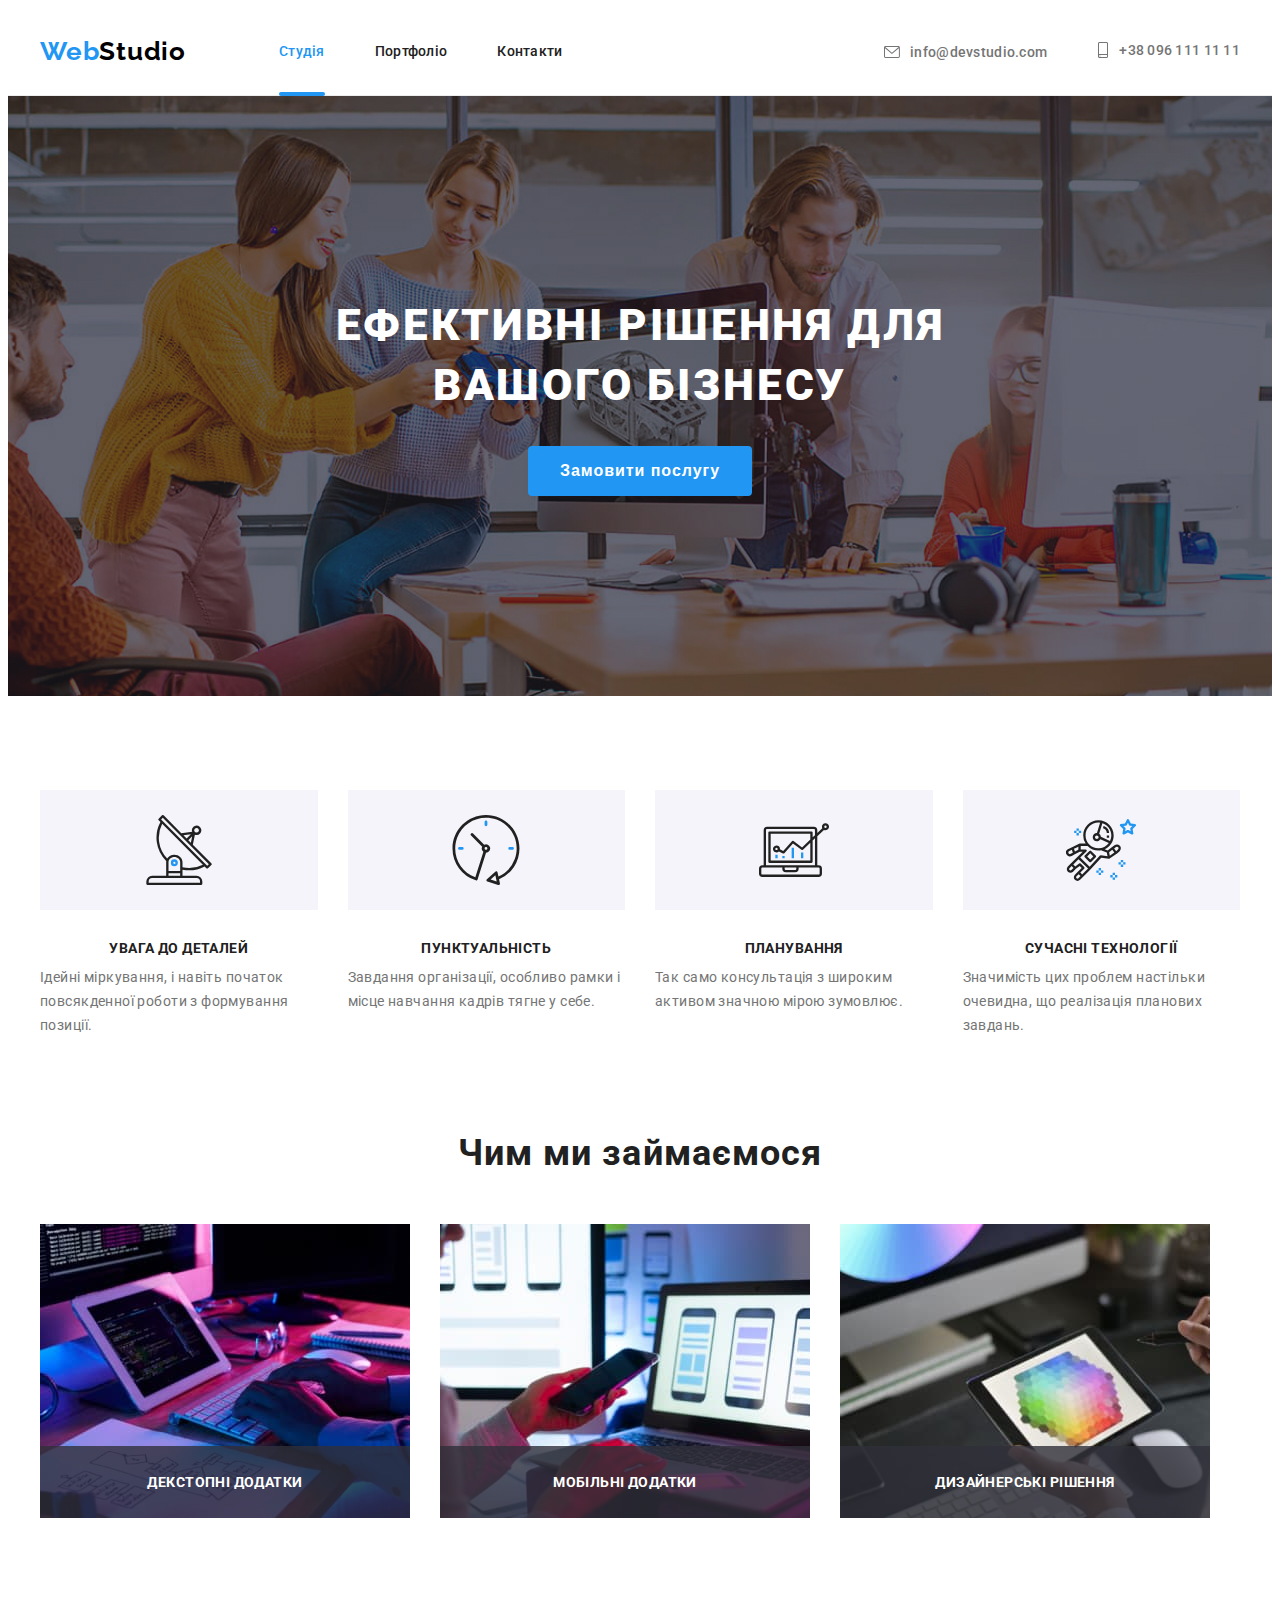
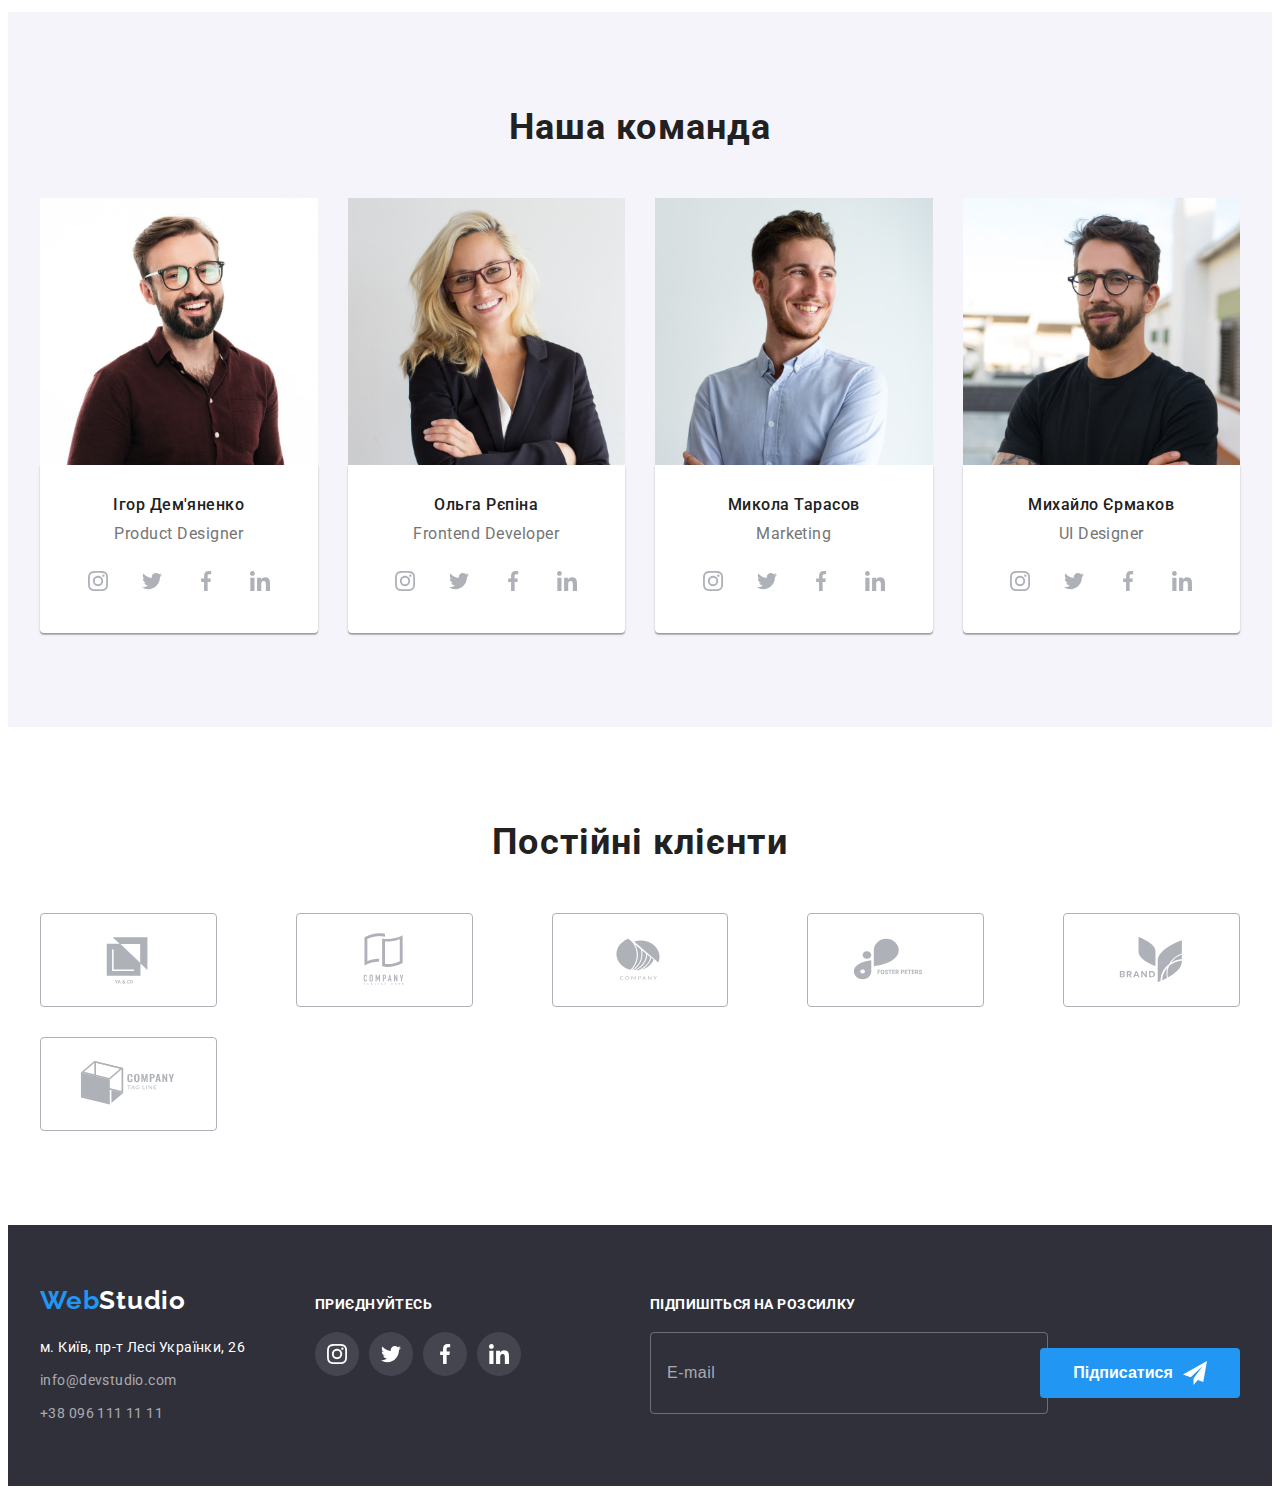
==== commit 807cde9f: "commit29" ====
--- a/index.html
+++ b/index.html
@@ -44,7 +44,7 @@
             >
           </li>
           <li>
-            <a href="tel:+380961111111" class="header-contacts__item">
+            <a href="tel:+380961111111" class="header-contacts__item contact-phone">
               <svg class="header-contacts__icon" width="12" height="16">
                 <use href="./images/icons(2).svg#icon-smartphone-2"></use>
               </svg>
--- a/css/main.min.css
+++ b/css/main.min.css
@@ -1 +1 @@
-:root{--blue: #2196F3;--white: #FFFFFF;--black: #212121;--background-grey: #F5F4FA;--text-color: #757575;--icons-grey: #AFB1B8}h1,h2,h3,h4,h5,h6,p{margin:0}ul{list-style:none;padding:0;margin:0}body{background-color:#fff;font-family:"Roboto",sans-serif;color:#757575;font-size:14px;letter-spacing:.03em}.section{padding-top:60px;padding-bottom:60px}@media screen and (min-width: 1200px){.section{padding-top:94px;padding-bottom:94px}}.title{color:#212121}.content{color:#757575}.button{cursor:pointer}.current{color:#2196f3}.visually-hidden{position:absolute;width:1px;height:1px;margin:-1px;border:0;padding:0;white-space:nowrap;-webkit-clip-path:inset(100%);clip-path:inset(100%);clip:rect(0 0 0 0);overflow:hidden}.is-hidden{opacity:0;visibility:hidden;pointer-events:none}.underline::after{position:absolute;content:"";bottom:0;left:0;content:"";display:block;width:100%;height:4px;background:#2196f3;border-radius:2px}.backdrop{position:fixed;top:0;left:0;width:100%;height:100%;background-color:rgba(0,0,0,.2);transition:opacity 400ms linear,visibility 400ms linear}.modal{width:90%;max-width:450px;min-height:609px;background-color:#fff;padding:40px;position:absolute;top:50%;left:50%;transform:translate(-50%, -50%);border-radius:4px}@media screen and (min-width: 1200px){.modal{min-width:528px}}.modal-title{font-style:normal;font-weight:700;font-size:20px;line-height:23px;text-align:center;letter-spacing:.03em;color:#212121;margin-bottom:12px}.modal-form{display:flex;flex-direction:column;align-items:center;width:100%}@media screen and (min-width: 1200px){.modal-form{width:448px}}.modal-input{width:100%;height:40px;max-width:370px;min-height:40px;border:1px solid rgba(33,33,33,.2);border-radius:4px;padding-left:42px;outline:rgba(0,0,0,0);transition:cubic-bezier(0.4, 0, 0.2, 1) 250ms;margin-bottom:10px}.modal-input:focus .modal-input:hover{border-color:#2196f3}@media screen and (min-width: 1200px){.modal-input{min-width:448px}}.input-wrapper{position:relative}.modal-icon{position:absolute;left:12px;top:50%;transform:translateY(-50%);transition:cubic-bezier(0.4, 0, 0.2, 1) 250ms}.modal-icon:focus .modal-icon:hover{fill:#2196f3}.modal-label{width:100%}.label-title{margin-bottom:4px;display:block;font-weight:400;font-size:12px;line-height:14px;letter-spacing:.01em;color:#757575}.button-modal{width:200px;height:50px;color:#fff;background-color:#2196f3;box-shadow:0px 4px 4px rgba(0,0,0,.15);border-radius:4px;border:none;text-align:center;font-style:normal;font-weight:700;font-size:16px;line-height:30px;letter-spacing:0,6em}.modal-textarea{width:100%;height:120px;border:1px solid rgba(33,33,33,.2);border-radius:4px;resize:none;outline:rgba(0,0,0,0);transition:cubic-bezier(0.4, 0, 0.2, 1) 250ms;font-weight:400;font-size:12px;line-height:14px;letter-spacing:.01em;padding:12px 16px;display:block}.modal-textarea:focus .modal-textarea:hover{border-color:#2196f3}.modal-textarea:focus{border-color:#2196f3}.button-close{position:absolute;right:8px;top:8px;width:30px;height:30px;border-radius:50%;background:#fff;border:1px solid rgba(0,0,0,.1);cursor:pointer}.button-close-icon{display:flex;text-align:center;justify-content:center;width:100%;height:100%}.button-close:focus .button-close-icon{fill:#2196f3}.button-close:hover .button-close-icon{fill:#2196f3}.button-close .button-close-icon{transition:cubic-bezier(0.4, 0, 0.2, 1) 250ms}.modal-input:focus+.modal-icon{fill:#2196f3}.modal-input:focus{border-color:#2196f3}.chekbox{position:absolute;width:1px;height:1px;margin:-1px;border:0;padding:0;flex-shrink:0;clip:rect(0 0 0 0);overflow:hidden;border-radius:2px}.chekbox-link{color:#2196f3}.checkbox-icon{display:inline-flex;align-items:center;justify-content:center;width:16px;height:15px;margin-left:10px;margin-right:10px;border:2px solid #000}.check-icon{display:block;align-items:center;justify-content:center;opacity:0}.chekbox:checked+.checkbox-icon{background-color:#2196f3;border:1px solid #2196f3}.chekbox:checked+.checkbox-icon .check-icon{opacity:1;fill:#fff}.chekbox{display:flex;align-items:center;margin-bottom:30px}.label-checkbox{margin-top:20px;margin-bottom:30px;font-size:12px;line-height:14.06px}@media screen and (min-width: 500px){.label-checkbox{white-space:nowrap}}@media screen and (min-width: 1200px){.label-checkbox{font-size:14px;line-height:24px}}.container{width:100%;margin-left:auto;margin-right:auto;padding-left:15px;padding-right:15px}@media screen and (min-width: 480px){.container{width:480px}}@media screen and (min-width: 768px){.container{width:768px}}@media screen and (min-width: 1200px){.container{width:1200px}}.navigation__list{display:flex;gap:50px}.header{border-bottom:1px solid #ececec;padding-top:16px;padding-bottom:16px}@media screen and (min-width: 768px){.header{padding-top:10px;padding-bottom:2px}}@media screen and (min-width: 1200px){.header{padding-top:24px;padding-bottom:25px}}.header-contacts{display:none;margin-left:auo}@media screen and (min-width: 768px){.header-contacts{display:flex;flex-direction:column;align-items:baseline;gap:10px}}@media screen and (min-width: 1200px){.header-contacts{display:flex;gap:50px;text-align:center;flex-direction:row;justify-content:center}}.header-container{display:flex;align-items:center}.header-container__logo{color:#000;font-family:"Raleway",sans-serif;text-decoration:none;font-weight:700;font-size:24px;line-height:28px;letter-spacing:.03em}@media screen and (min-width: 768px){.header-container__logo{margin-right:93px}}@media screen and (min-width: 1200px){.header-container__logo{font-size:26px;line-height:31px}}.logo-web{color:#2196f3;font-family:"Raleway",sans-serif;text-decoration:none;font-weight:700;font-size:24px;line-height:28px;letter-spacing:.03em}@media screen and (min-width: 1200px){.logo-web{font-size:26px;line-height:31px}}.navigation{display:none}@media screen and (min-width: 768px){.navigation{display:flex;align-items:center;margin-right:auto}}.navigation__link{position:relative;color:#212121;text-decoration:none;font-weight:500;font-size:14px;line-height:1.1428;letter-spacing:.02em;padding-top:10px;padding-bottom:23px;transition:cubic-bezier(0.4, 0, 0.2, 1) 250ms}.navigation__link:hover,.navigation__link:focus{color:#2196f3}@media screen and (min-width: 768px){.navigation__link{padding-bottom:36px}}.header-contacts__item:hover .header-contacts__icon{fill:#2196f3}.header-contacts__item:focus .header-contacts__icon{fill:#2196f3}.header-contacts__item{color:#757575;text-decoration:none;font-weight:500;font-size:14px;line-height:1.1428;letter-spacing:.02em;padding-top:10px;padding-bottom:10px;display:flex;align-items:center;transition:cubic-bezier(0.4, 0, 0.2, 1) 250ms}.header-contacts__item:hover,.header-contacts__item:focus{color:#2196f3}.header-contacts__icon{fill:#757575;margin-right:10px}.header-contacts__icon:hover,.header-contacts__icon:focus{fill:#2196f3}.current{color:#2196f3}.menu-open{background-color:rgba(0,0,0,0);border:none;margin-left:auto;cursor:pointer}.menu-open:hover,.menu-open:focus{fill:#2196f3}@media screen and (min-width: 768px){.menu-open{display:none}}.mobile-menu{position:fixed;width:100%;height:100%;top:0px;left:0px;right:0px;display:flex;flex-direction:column;justify-content:space-between;background-color:#fff;padding-top:48px;padding-bottom:48px;padding-left:40px}.menu-close{position:absolute;top:21px;right:25px;background-color:rgba(0,0,0,0);border:none;margin-bottom:8px}.menu-close:hover,.menu-close:focus{fill:#2196f3}.menu-nav-item:not(:last-child){margin-bottom:32px}.menu-nav-link{font-weight:500;font-size:40px;line-height:1.175;letter-spacing:.02em;text-decoration:none;color:#212121}.menu-nav-link:hover,.menu-nav-link:focus{color:#2196f3}.menu-contact{margin-bottom:64px}.menu-contact__item:not(:last-child){margin-bottom:32px}.menu-contact__tel{color:#2196f3;font-weight:500;font-size:34px;line-height:1.25;letter-spacing:.02em;text-decoration:none}.menu-contact__mail{color:#757575;font-weight:500;font-size:24px;line-height:1.1666666667;letter-spacing:.02em;text-decoration:none}.menu-links{display:flex;flex-wrap:wrap}.menu-links__item:not(:last-child){padding-right:10px;margin-right:10px;border-right:1px solid rgba(33,33,33,.2)}.menu-links__link{font-weight:500;font-size:18px;line-height:22px;letter-spacing:.02em;text-decoration:none;color:#2196f3}.current{color:#2196f3}.banner{background-color:#2f303a;background-image:linear-gradient(to right, rgba(47, 48, 58, 0.4), rgba(47, 48, 58, 0.4)),url(../images/banner-mob\(2\).jpg);background-repeat:no-repeat;background-position:center;background-size:cover;padding-top:200px;padding-bottom:200px;margin-left:auto;margin-right:auto;text-align:center;max-width:1600px}@media screen and (min-width: 768px){.banner{background-image:linear-gradient(to right, rgba(47, 48, 58, 0.4), rgba(47, 48, 58, 0.4)),url(../images/banner-tab\(2\).jpg)}}@media screen and (min-width: 1200px){.banner{background-image:linear-gradient(to right, rgba(47, 48, 58, 0.4), rgba(47, 48, 58, 0.4)),url(../images/banner-deks\(2\).jpg)}}.container-banner__title{color:#fff;text-align:center;font-weight:900;font-size:26px;line-height:1.3636;letter-spacing:.06em;text-transform:uppercase;margin:0 auto}@media screen and (min-width: 768px){.container-banner__title{width:360px}}@media screen and (min-width: 1200px){.container-banner__title{font-size:44px;width:696px}}.banner button{display:block;background:#2196f3;font-weight:700;font-size:16px;line-height:1.87;color:#fff;margin:0 auto;margin-top:30px;border-radius:4px;border:0;padding:10px 32px;letter-spacing:.06em}.advances{display:flex;flex-wrap:wrap;gap:30px}.advances__title{font-weight:700;font-size:14px;line-height:1.1428;letter-spacing:.03em;text-transform:uppercase;margin-bottom:10px;text-align:center}.advances__content{font-weight:400;font-size:14px;line-height:1.7142;letter-spacing:.03em}.advances__list{width:100%}@media screen and (min-width: 768px){.advances__list{width:calc((100% - 30px)/2)}}@media screen and (min-width: 1200px){.advances__list{width:calc((100% - 90px)/4)}}.advances__style{background-color:#f5f4fa;height:120px;margin-bottom:30px;display:flex;align-items:center;justify-content:center}.container-working__title{font-weight:700;font-size:36px;line-height:1.1666;text-align:center;letter-spacing:.03em;margin-bottom:50px}.container-working__img{display:block;max-width:100%;height:auto}.container-working__list{display:flex;gap:30px}.container-working__item{position:relative}.container-working__text{position:absolute;bottom:0;left:0;color:#fff;font-style:normal;font-weight:700;font-size:14px;line-height:16px;text-align:center;letter-spacing:.03em;text-transform:uppercase;background:rgba(47,48,58,.8);display:flex;align-items:center;justify-content:center;width:100%;height:72px}.section-working{padding-top:0;text-align:center;padding-bottom:94px;display:none}@media screen and (min-width: 1200px){.section-working{display:block}}.container-team__list{display:flex;flex-wrap:wrap;gap:30px}.container-team__item{width:100%}@media screen and (min-width: 768px){.container-team__item{width:calc((100% - 30px)/2)}}@media screen and (min-width: 1200px){.container-team__item{width:calc((100% - 90px)/4)}}.container-team__title{font-weight:700;font-size:28px;line-height:33px;text-align:center;letter-spacing:.03em;margin-bottom:50px}@media screen and (min-width: 1200px){.container-team__title{font-size:36px;line-height:42px}}.team-content__name{font-weight:500;font-size:16px;line-height:1.1875;letter-spacing:.03em;margin-bottom:10px}.container-team{text-align:center;padding-left:auto;padding-right:auto}.section-team{background-color:#f5f4fa}.team-content{background:#fff;box-shadow:0px 1px 3px rgba(0,0,0,.12),0px 1px 1px rgba(0,0,0,.14),0px 2px 1px rgba(0,0,0,.2);border-radius:0px 0px 4px 4px;padding-top:30px;padding-bottom:30px;display:block;max-width:100%;height:auto}.container-team__picture{display:block;max-width:100%;height:auto}.team-soc{display:flex;justify-content:center;gap:10px}.team-soc__item{width:44px;height:44px}.team-soc__link{width:100%;height:100%;background-color:#fff;border-radius:50%;display:flex;align-items:center;justify-content:center;transition:cubic-bezier(0.4, 0, 0.2, 1) 250ms}.team-soc__link:hover,.team-soc__link:focus{background-color:#2196f3}.team-soc__icon{fill:#afb1b8}.team-soc__icon:hover,.team-soc__icon:focus{fill:#fff}.team-content__position{font-weight:400;font-size:16px;line-height:1.1875;letter-spacing:.03em;margin-bottom:16px}.team-soc__link:hover .team-soc__icon{fill:#fff}.team-soc__link:focus .team-soc__icon{fill:#fff}.clients-list{display:flex;flex-wrap:wrap;gap:30px;justify-content:space-between;padding:0}.clients-item{width:calc((100% - 30px)/2);height:92px;border:1px solid #afb1b8;border-radius:4px;transition:cubic-bezier(0.4, 0, 0.2, 1) 250ms}.clients-item:hover,.clients-item:focus{border-color:#2196f3}@media screen and (min-width: 768px){.clients-item{width:calc((100% - 60px)/3)}}@media screen and (min-width: 1200px){.clients-item{width:calc((100% - 150px)/6)}}.clients-item:hover .clients-icon{fill:#2196f3}.clients-item:focus .clients-icon{fill:#2196f3}.clients-link{width:100%;height:100%;display:flex;align-items:center;justify-content:center}.clients-icon{fill:#afb1b8;transition:cubic-bezier(0.4, 0, 0.2, 1) 250ms}.clients-icon:hover .clients-icon:focus{fill:#2196f3}.title-clients{font-weight:700;font-size:28px;line-height:33px;text-align:center;letter-spacing:.03em;margin-bottom:50px}@media screen and (min-width: 1200px){.title-clients{font-size:36px;line-height:42px}}footer{background-color:#2f303a;display:flex}.logo-footer{color:#fff;font-family:"Raleway",sans-serif;text-decoration:none;font-weight:700;font-size:26px;line-height:1.1923;letter-spacing:.03em;margin-bottom:20px;display:block;text-align:center}@media screen and (min-width: 1200px){.logo-footer{text-align:start}}.logo-web-footer{color:#2196f3;font-family:"Raleway",sans-serif;text-decoration:none;font-weight:700;font-size:26px;line-height:1.1923;letter-spacing:.03em}.footer-list{text-align:center}@media screen and (min-width: 1200px){.footer-list{text-align:start}}.address{color:#fff;text-decoration:none;font-weight:400;font-size:14px;line-height:1.7142;letter-spacing:.03em;font-style:normal}.address:focus,.address:hover{color:#2196f3}.contacts-footer{display:block;color:rgba(255,255,255,.6);text-decoration:none;font-weight:400;font-size:14px;line-height:1.7142;letter-spacing:.03em;font-style:normal}.contacts-footer:hover,.contacts-footer:focus{color:#2196f3}@media screen and (min-width: 1200px){.contacts-footer{display:inline-block}}.footer{padding-top:60px;padding-bottom:60px}.button-filter{background:#f5f4fa;font-weight:500;font-size:16px;line-height:1.625;border-radius:4px;padding-top:6px;padding-bottom:6px;padding-left:22px;padding-right:22px;border:none;transition:cubic-bezier(0.4, 0, 0.2, 1) 250ms}.button-filter:focus,.button-filter:hover{background:#2196f3;color:#fff;box-shadow:0px 3px 1px rgba(0,0,0,.1),0px 1px 2px rgba(0,0,0,.08),0px 2px 2px rgba(0,0,0,.12)}.container-contacts-footer{justify-content:center}@media screen and (min-width: 768px){.container-contacts-footer{display:flex;justify-content:space-around;align-items:baseline;flex-wrap:wrap}}@media screen and (min-width: 1200px){.container-contacts-footer{justify-content:space-between}}.icons-footer{font-weight:700;font-size:14px;line-height:16px;letter-spacing:.03em;text-transform:uppercase;color:#fff;margin-bottom:20px;margin-top:60px;text-align:center}@media screen and (min-width: 1200px){.icons-footer{text-align:start;margin-top:0}}.footer-soc-item{width:44px;height:44px}.footer-soc-list{display:flex;gap:10px;align-items:center;justify-content:center}.footer-soc-icon{fill:#fff}.footer-soc-link{width:100%;height:100%;background-color:rgba(255,255,255,.1);border-radius:50%;display:flex;align-items:center;justify-content:center;transition:cubic-bezier(0.4, 0, 0.2, 1) 250ms}.footer-soc-link:hover,.footer-soc-link:focus{background-color:#2196f3}.footer-transition{transition:cubic-bezier(0.4, 0, 0.2, 1) 250ms}@media screen and (min-width: 1200px){.container-footer-icon{margin-left:70px}}.sign-title{font-weight:700;font-size:14px;line-height:16px;letter-spacing:.03em;text-transform:uppercase;color:#fff;margin-bottom:20px;margin-top:60px;text-align:center}@media screen and (min-width: 1200px){.sign-title{text-align:start;margin-top:0}}.sent-form{display:flex;width:100%;flex-direction:column;gap:12px;align-items:center;flex-wrap:wrap}@media screen and (min-width: 768px){.sent-form{align-items:center;justify-content:center}}@media screen and (min-width: 1200px){.sent-form{display:flex;flex-direction:row;gap:0}}.input-footer{width:100%;height:50px;min-width:450px;background:rgba(0,0,0,0);border:1px solid rgba(255,255,255,.3);border-radius:4px;padding-left:16px;padding-top:15px;padding-bottom:15px;color:#fff}.input-footer:focus,.input-footer:hover{border-color:#2196f3}@media screen and (min-width: 1200px){.input-footer{min-width:358px}}.input-footer::-moz-placeholder{font-weight:400;font-size:16px;line-height:20px;letter-spacing:.03em;color:rgba(255,255,255,.6)}.input-footer:-ms-input-placeholder{font-weight:400;font-size:16px;line-height:20px;letter-spacing:.03em;color:rgba(255,255,255,.6)}.input-footer::placeholder{font-weight:400;font-size:16px;line-height:20px;letter-spacing:.03em;color:rgba(255,255,255,.6)}.button-sent{background-color:#2196f3;display:flex;border-radius:4px;align-items:center;justify-content:center;color:#fff;font-weight:700;font-size:16px;line-height:30px;letter-spacing:0,3em;padding:10px 28px;border:none;margin-left:12px;width:200px}.button-sent-icon{fill:#fff;margin-left:10px}@media screen and (min-width: 1200px){.container-footer-sign{margin-left:auto}}.address a{transition:cubic-bezier(0.4, 0, 0.2, 1) 250ms}.footer-form{display:flex;flex-direction:column;gap:20px;align-items:center}@media screen and (min-width: 1200px){.footer-form{flex-direction:row;gap:12px}}.footer-list-2{display:flex;flex-wrap:wrap;flex-direction:column;gap:8px}@media screen and (min-width: 1200px){.footer-list-2{gap:9px}}.button-filter{background:#f5f4fa;font-weight:500;font-size:16px;line-height:1.625;border-radius:4px;padding-top:6px;padding-bottom:6px;padding-left:22px;padding-right:22px;border:none;transition:cubic-bezier(0.4, 0, 0.2, 1) 250ms}.button-filter:focus,.button-filter:hover{background:#2196f3;color:#fff;box-shadow:0px 3px 1px rgba(0,0,0,.1),0px 1px 2px rgba(0,0,0,.08),0px 2px 2px rgba(0,0,0,.12)}.container-filter{display:flex;justify-content:center;gap:8px;margin-bottom:50px}.project-link{display:block;text-decoration:none;transition:cubic-bezier(0.4, 0, 0.2, 1) 250ms}.project-link:hover,.project-link:focus{box-shadow:0px 1px 1px rgba(0,0,0,.12),0px 4px 4px rgba(0,0,0,.06),1px 4px 6px rgba(0,0,0,.16)}.project-picture{display:block;max-width:100%;height:auto}.projects-top-text{position:absolute;top:0;background-color:rgba(33,150,243,.9);color:#fff;font-style:normal;font-weight:400;font-size:18px;line-height:28px;letter-spacing:.03em;padding:63px 24px;height:100%;transform:translateY(100%);transition:cubic-bezier(0.4, 0, 0.2, 1) 250ms}.projects-top-text:hover,.projects-top-text:focus{transform:translateY(0)}.projects-top-wrap{position:relative;overflow:hidden}.projects-list{flex-basis:calc((100% - 60px)/3)}.projects-item{border-bottom:1px solid #eee;border-left:1px solid #eee;border-right:1px solid #eee;padding-left:24px;padding-right:24px;padding-top:20px;padding-bottom:20px}.container-projects{display:flex;flex-wrap:wrap;gap:30px}/*# sourceMappingURL=main.min.css.map */+:root{--blue: #2196F3;--white: #FFFFFF;--black: #212121;--background-grey: #F5F4FA;--text-color: #757575;--icons-grey: #AFB1B8}h1,h2,h3,h4,h5,h6,p{margin:0}ul{list-style:none;padding:0;margin:0}body{background-color:#fff;font-family:"Roboto",sans-serif;color:#757575;font-size:14px;letter-spacing:.03em}.section{padding-top:60px;padding-bottom:60px}@media screen and (min-width: 1200px){.section{padding-top:94px;padding-bottom:94px}}.title{color:#212121}.content{color:#757575}.button{cursor:pointer}.current{color:#2196f3}.visually-hidden{position:absolute;width:1px;height:1px;margin:-1px;border:0;padding:0;white-space:nowrap;-webkit-clip-path:inset(100%);clip-path:inset(100%);clip:rect(0 0 0 0);overflow:hidden}.is-hidden{opacity:0;visibility:hidden;pointer-events:none}.underline::after{position:absolute;content:"";bottom:0;left:0;content:"";display:block;width:100%;height:4px;background:#2196f3;border-radius:2px}.backdrop{position:fixed;top:0;left:0;width:100%;height:100%;background-color:rgba(0,0,0,.2);transition:opacity 400ms linear,visibility 400ms linear}.modal{width:90%;max-width:450px;min-height:609px;background-color:#fff;padding:40px;position:absolute;top:50%;left:50%;transform:translate(-50%, -50%);border-radius:4px}@media screen and (min-width: 1200px){.modal{min-width:528px}}.modal-title{font-style:normal;font-weight:700;font-size:20px;line-height:23px;text-align:center;letter-spacing:.03em;color:#212121;margin-bottom:12px}.modal-form{display:flex;flex-direction:column;align-items:center;width:100%}@media screen and (min-width: 1200px){.modal-form{width:448px}}.modal-input{width:100%;height:40px;max-width:370px;min-height:40px;border:1px solid rgba(33,33,33,.2);border-radius:4px;padding-left:42px;outline:rgba(0,0,0,0);transition:cubic-bezier(0.4, 0, 0.2, 1) 250ms;margin-bottom:10px}.modal-input:focus .modal-input:hover{border-color:#2196f3}@media screen and (min-width: 1200px){.modal-input{min-width:448px}}.input-wrapper{position:relative}.modal-icon{position:absolute;left:12px;top:50%;transform:translateY(-50%);transition:cubic-bezier(0.4, 0, 0.2, 1) 250ms}.modal-icon:focus .modal-icon:hover{fill:#2196f3}.modal-label{width:100%}.label-title{margin-bottom:4px;display:block;font-weight:400;font-size:12px;line-height:14px;letter-spacing:.01em;color:#757575}.button-modal{width:200px;height:50px;color:#fff;background-color:#2196f3;box-shadow:0px 4px 4px rgba(0,0,0,.15);border-radius:4px;border:none;text-align:center;font-style:normal;font-weight:700;font-size:16px;line-height:30px;letter-spacing:0,6em}.modal-textarea{width:100%;height:120px;border:1px solid rgba(33,33,33,.2);border-radius:4px;resize:none;outline:rgba(0,0,0,0);transition:cubic-bezier(0.4, 0, 0.2, 1) 250ms;font-weight:400;font-size:12px;line-height:14px;letter-spacing:.01em;padding:12px 16px;display:block}.modal-textarea:focus .modal-textarea:hover{border-color:#2196f3}.modal-textarea:focus{border-color:#2196f3}.button-close{position:absolute;right:8px;top:8px;width:30px;height:30px;border-radius:50%;background:#fff;border:1px solid rgba(0,0,0,.1);cursor:pointer}.button-close-icon{display:flex;text-align:center;justify-content:center;width:100%;height:100%}.button-close:focus .button-close-icon{fill:#2196f3}.button-close:hover .button-close-icon{fill:#2196f3}.button-close .button-close-icon{transition:cubic-bezier(0.4, 0, 0.2, 1) 250ms}.modal-input:focus+.modal-icon{fill:#2196f3}.modal-input:focus{border-color:#2196f3}.chekbox{position:absolute;width:1px;height:1px;margin:-1px;border:0;padding:0;flex-shrink:0;clip:rect(0 0 0 0);overflow:hidden;border-radius:2px}.chekbox-link{color:#2196f3}.checkbox-icon{display:inline-flex;align-items:center;justify-content:center;width:16px;height:15px;margin-left:10px;margin-right:10px;border:2px solid #000}.check-icon{display:block;align-items:center;justify-content:center;opacity:0}.chekbox:checked+.checkbox-icon{background-color:#2196f3;border:1px solid #2196f3}.chekbox:checked+.checkbox-icon .check-icon{opacity:1;fill:#fff}.chekbox{display:flex;align-items:center;margin-bottom:30px}.label-checkbox{margin-top:20px;margin-bottom:30px;font-size:12px;line-height:14.06px}@media screen and (min-width: 500px){.label-checkbox{white-space:nowrap}}@media screen and (min-width: 1200px){.label-checkbox{font-size:14px;line-height:24px}}.container{width:100%;margin-left:auto;margin-right:auto;padding-left:15px;padding-right:15px}@media screen and (min-width: 480px){.container{width:480px}}@media screen and (min-width: 768px){.container{width:768px}}@media screen and (min-width: 1200px){.container{width:1200px}}.navigation__list{display:flex;gap:50px}.header{border-bottom:1px solid #ececec;padding-top:16px;padding-bottom:16px}@media screen and (min-width: 768px){.header{padding-top:10px;padding-bottom:2px}}@media screen and (min-width: 1200px){.header{padding-top:24px;padding-bottom:25px}}.header-contacts{display:none;margin-left:auo}@media screen and (min-width: 768px){.header-contacts{display:flex;flex-direction:column;align-items:baseline}}@media screen and (min-width: 1200px){.header-contacts{display:flex;gap:50px;text-align:center;flex-direction:row;justify-content:center}}.header-container{display:flex;align-items:center}.header-container__logo{color:#000;font-family:"Raleway",sans-serif;text-decoration:none;font-weight:700;font-size:24px;line-height:28px;letter-spacing:.03em}@media screen and (min-width: 768px){.header-container__logo{margin-right:93px}}@media screen and (min-width: 1200px){.header-container__logo{font-size:26px;line-height:31px}}.logo-web{color:#2196f3;font-family:"Raleway",sans-serif;text-decoration:none;font-weight:700;font-size:24px;line-height:28px;letter-spacing:.03em}@media screen and (min-width: 1200px){.logo-web{font-size:26px;line-height:31px}}.navigation{display:none}@media screen and (min-width: 768px){.navigation{display:flex;align-items:center;margin-right:auto}}.navigation__link{position:relative;color:#212121;text-decoration:none;font-weight:500;font-size:14px;line-height:1.1428;letter-spacing:.02em;padding-top:10px;padding-bottom:23px;transition:cubic-bezier(0.4, 0, 0.2, 1) 250ms}.navigation__link:hover,.navigation__link:focus{color:#2196f3}@media screen and (min-width: 768px){.navigation__link{padding-bottom:26px}}@media screen and (min-width: 1200px){.navigation__link{padding-bottom:37px}}.header-contacts__item:hover .header-contacts__icon{fill:#2196f3}.header-contacts__item:focus .header-contacts__icon{fill:#2196f3}.header-contacts__item{color:#757575;text-decoration:none;font-weight:500;font-size:14px;line-height:1.1428;letter-spacing:.02em;padding-top:10px;padding-bottom:10px;display:flex;align-items:center;transition:cubic-bezier(0.4, 0, 0.2, 1) 250ms}.header-contacts__item:hover,.header-contacts__item:focus{color:#2196f3}@media screen and (min-width: 768px){.contact-phone{padding-top:0}}@media screen and (min-width: 1200px){.contact-phone{padding-top:10px}}.header-contacts__icon{fill:#757575;margin-right:10px}.header-contacts__icon:hover,.header-contacts__icon:focus{fill:#2196f3}.current{color:#2196f3}.menu-open{background-color:rgba(0,0,0,0);border:none;margin-left:auto;cursor:pointer}.menu-open:hover,.menu-open:focus{fill:#2196f3}@media screen and (min-width: 768px){.menu-open{display:none}}.mobile-menu{position:fixed;width:100%;height:100%;top:0px;left:0px;right:0px;display:flex;flex-direction:column;justify-content:space-between;background-color:#fff;padding-top:48px;padding-bottom:48px;padding-left:40px}.menu-close{position:absolute;top:21px;right:25px;background-color:rgba(0,0,0,0);border:none;margin-bottom:8px}.menu-close:hover,.menu-close:focus{fill:#2196f3}.menu-nav-item:not(:last-child){margin-bottom:32px}.menu-nav-link{font-weight:500;font-size:40px;line-height:1.175;letter-spacing:.02em;text-decoration:none;color:#212121}.menu-nav-link:hover,.menu-nav-link:focus{color:#2196f3}.menu-contact{margin-bottom:64px}.menu-contact__item:not(:last-child){margin-bottom:32px}.menu-contact__tel{color:#2196f3;font-weight:500;font-size:34px;line-height:1.25;letter-spacing:.02em;text-decoration:none}.menu-contact__mail{color:#757575;font-weight:500;font-size:24px;line-height:1.1666666667;letter-spacing:.02em;text-decoration:none}.menu-links{display:flex;flex-wrap:wrap}.menu-links__item:not(:last-child){padding-right:10px;margin-right:10px;border-right:1px solid rgba(33,33,33,.2)}.menu-links__link{font-weight:500;font-size:18px;line-height:22px;letter-spacing:.02em;text-decoration:none;color:#2196f3}.current{color:#2196f3}.banner{background-color:#2f303a;background-image:linear-gradient(to right, rgba(47, 48, 58, 0.4), rgba(47, 48, 58, 0.4)),url(../images/banner-mob\(2\).jpg);background-repeat:no-repeat;background-position:center;background-size:cover;padding-top:200px;padding-bottom:200px;margin-left:auto;margin-right:auto;text-align:center;max-width:1600px}@media screen and (min-width: 768px){.banner{background-image:linear-gradient(to right, rgba(47, 48, 58, 0.4), rgba(47, 48, 58, 0.4)),url(../images/banner-tab\(2\).jpg)}}@media screen and (min-width: 1200px){.banner{background-image:linear-gradient(to right, rgba(47, 48, 58, 0.4), rgba(47, 48, 58, 0.4)),url(../images/banner-deks\(2\).jpg)}}.container-banner__title{color:#fff;text-align:center;font-weight:900;font-size:26px;line-height:1.3636;letter-spacing:.06em;text-transform:uppercase;margin:0 auto}@media screen and (min-width: 768px){.container-banner__title{width:360px}}@media screen and (min-width: 1200px){.container-banner__title{font-size:44px;width:696px}}.banner button{display:block;background:#2196f3;font-weight:700;font-size:16px;line-height:1.87;color:#fff;margin:0 auto;margin-top:30px;border-radius:4px;border:0;padding:10px 32px;letter-spacing:.06em}.advances{display:flex;flex-wrap:wrap;gap:30px}.advances__title{font-weight:700;font-size:14px;line-height:1.1428;letter-spacing:.03em;text-transform:uppercase;margin-bottom:10px;text-align:center}.advances__content{font-weight:400;font-size:14px;line-height:1.7142;letter-spacing:.03em}.advances__list{width:100%}@media screen and (min-width: 768px){.advances__list{width:calc((100% - 30px)/2)}}@media screen and (min-width: 1200px){.advances__list{width:calc((100% - 90px)/4)}}.advances__style{background-color:#f5f4fa;height:120px;margin-bottom:30px;display:flex;align-items:center;justify-content:center}.container-working__title{font-weight:700;font-size:36px;line-height:1.1666;text-align:center;letter-spacing:.03em;margin-bottom:50px}.container-working__img{display:block;max-width:100%;height:auto}.container-working__list{display:flex;gap:30px}.container-working__item{position:relative}.container-working__text{position:absolute;bottom:0;left:0;color:#fff;font-style:normal;font-weight:700;font-size:14px;line-height:16px;text-align:center;letter-spacing:.03em;text-transform:uppercase;background:rgba(47,48,58,.8);display:flex;align-items:center;justify-content:center;width:100%;height:72px}.section-working{padding-top:0;text-align:center;padding-bottom:94px;display:none}@media screen and (min-width: 1200px){.section-working{display:block}}.container-team__list{display:flex;flex-wrap:wrap;gap:30px}.container-team__item{width:100%}@media screen and (min-width: 768px){.container-team__item{width:calc((100% - 30px)/2)}}@media screen and (min-width: 1200px){.container-team__item{width:calc((100% - 90px)/4)}}.container-team__title{font-weight:700;font-size:28px;line-height:33px;text-align:center;letter-spacing:.03em;margin-bottom:50px}@media screen and (min-width: 1200px){.container-team__title{font-size:36px;line-height:42px}}.team-content__name{font-weight:500;font-size:16px;line-height:1.1875;letter-spacing:.03em;margin-bottom:10px}.container-team{text-align:center;padding-left:auto;padding-right:auto}.section-team{background-color:#f5f4fa}.team-content{background:#fff;box-shadow:0px 1px 3px rgba(0,0,0,.12),0px 1px 1px rgba(0,0,0,.14),0px 2px 1px rgba(0,0,0,.2);border-radius:0px 0px 4px 4px;padding-top:30px;padding-bottom:30px;display:block;max-width:100%;height:auto}.container-team__picture{display:block;max-width:100%;height:auto}.team-soc{display:flex;justify-content:center;gap:10px}.team-soc__item{width:44px;height:44px}.team-soc__link{width:100%;height:100%;background-color:#fff;border-radius:50%;display:flex;align-items:center;justify-content:center;transition:cubic-bezier(0.4, 0, 0.2, 1) 250ms}.team-soc__link:hover,.team-soc__link:focus{background-color:#2196f3}.team-soc__icon{fill:#afb1b8}.team-soc__icon:hover,.team-soc__icon:focus{fill:#fff}.team-content__position{font-weight:400;font-size:16px;line-height:1.1875;letter-spacing:.03em;margin-bottom:16px}.team-soc__link:hover .team-soc__icon{fill:#fff}.team-soc__link:focus .team-soc__icon{fill:#fff}.clients-list{display:flex;flex-wrap:wrap;gap:30px;justify-content:space-between;padding:0}.clients-item{width:calc((100% - 30px)/2);height:92px;border:1px solid #afb1b8;border-radius:4px;transition:cubic-bezier(0.4, 0, 0.2, 1) 250ms}.clients-item:hover,.clients-item:focus{border-color:#2196f3}@media screen and (min-width: 768px){.clients-item{width:calc((100% - 60px)/3)}}@media screen and (min-width: 1200px){.clients-item{width:calc((100% - 150px)/6)}}.clients-item:hover .clients-icon{fill:#2196f3}.clients-item:focus .clients-icon{fill:#2196f3}.clients-link{width:100%;height:100%;display:flex;align-items:center;justify-content:center}.clients-icon{fill:#afb1b8;transition:cubic-bezier(0.4, 0, 0.2, 1) 250ms}.clients-icon:hover .clients-icon:focus{fill:#2196f3}.title-clients{font-weight:700;font-size:28px;line-height:33px;text-align:center;letter-spacing:.03em;margin-bottom:50px}@media screen and (min-width: 1200px){.title-clients{font-size:36px;line-height:42px}}footer{background-color:#2f303a;display:flex}.logo-footer{color:#fff;font-family:"Raleway",sans-serif;text-decoration:none;font-weight:700;font-size:26px;line-height:1.1923;letter-spacing:.03em;margin-bottom:20px;display:block;text-align:center}@media screen and (min-width: 1200px){.logo-footer{text-align:start}}.logo-web-footer{color:#2196f3;font-family:"Raleway",sans-serif;text-decoration:none;font-weight:700;font-size:26px;line-height:1.1923;letter-spacing:.03em}.footer-list{text-align:center}@media screen and (min-width: 1200px){.footer-list{text-align:start}}.address{color:#fff;text-decoration:none;font-weight:400;font-size:14px;line-height:1.7142;letter-spacing:.03em;font-style:normal}.address:focus,.address:hover{color:#2196f3}.contacts-footer{display:block;color:rgba(255,255,255,.6);text-decoration:none;font-weight:400;font-size:14px;line-height:1.7142;letter-spacing:.03em;font-style:normal}.contacts-footer:hover,.contacts-footer:focus{color:#2196f3}@media screen and (min-width: 1200px){.contacts-footer{display:inline-block}}.footer{padding-top:60px;padding-bottom:60px}.button-filter{background:#f5f4fa;font-weight:500;font-size:16px;line-height:1.625;border-radius:4px;padding-top:6px;padding-bottom:6px;padding-left:22px;padding-right:22px;border:none;transition:cubic-bezier(0.4, 0, 0.2, 1) 250ms}.button-filter:focus,.button-filter:hover{background:#2196f3;color:#fff;box-shadow:0px 3px 1px rgba(0,0,0,.1),0px 1px 2px rgba(0,0,0,.08),0px 2px 2px rgba(0,0,0,.12)}.container-contacts-footer{justify-content:center}@media screen and (min-width: 768px){.container-contacts-footer{display:flex;justify-content:space-around;align-items:baseline;flex-wrap:wrap}}@media screen and (min-width: 1200px){.container-contacts-footer{justify-content:space-between}}.icons-footer{font-weight:700;font-size:14px;line-height:16px;letter-spacing:.03em;text-transform:uppercase;color:#fff;margin-bottom:20px;margin-top:60px;text-align:center}@media screen and (min-width: 1200px){.icons-footer{text-align:start;margin-top:0}}.footer-soc-item{width:44px;height:44px}.footer-soc-list{display:flex;gap:10px;align-items:center;justify-content:center}.footer-soc-icon{fill:#fff}.footer-soc-link{width:100%;height:100%;background-color:rgba(255,255,255,.1);border-radius:50%;display:flex;align-items:center;justify-content:center;transition:cubic-bezier(0.4, 0, 0.2, 1) 250ms}.footer-soc-link:hover,.footer-soc-link:focus{background-color:#2196f3}.footer-transition{transition:cubic-bezier(0.4, 0, 0.2, 1) 250ms}@media screen and (min-width: 1200px){.container-footer-icon{margin-left:70px}}.sign-title{font-weight:700;font-size:14px;line-height:16px;letter-spacing:.03em;text-transform:uppercase;color:#fff;margin-bottom:20px;margin-top:60px;text-align:center}@media screen and (min-width: 1200px){.sign-title{text-align:start;margin-top:0}}.sent-form{display:flex;width:100%;flex-direction:column;gap:12px;align-items:center;flex-wrap:wrap}@media screen and (min-width: 768px){.sent-form{align-items:center;justify-content:center}}@media screen and (min-width: 1200px){.sent-form{display:flex;flex-direction:row;gap:0}}.input-footer{width:100%;height:50px;min-width:450px;background:rgba(0,0,0,0);border:1px solid rgba(255,255,255,.3);border-radius:4px;padding-left:16px;padding-top:15px;padding-bottom:15px;color:#fff}.input-footer:focus,.input-footer:hover{border-color:#2196f3}@media screen and (min-width: 1200px){.input-footer{min-width:358px}}.input-footer::-moz-placeholder{font-weight:400;font-size:16px;line-height:20px;letter-spacing:.03em;color:rgba(255,255,255,.6)}.input-footer:-ms-input-placeholder{font-weight:400;font-size:16px;line-height:20px;letter-spacing:.03em;color:rgba(255,255,255,.6)}.input-footer::placeholder{font-weight:400;font-size:16px;line-height:20px;letter-spacing:.03em;color:rgba(255,255,255,.6)}.button-sent{background-color:#2196f3;display:flex;border-radius:4px;align-items:center;justify-content:center;color:#fff;font-weight:700;font-size:16px;line-height:30px;letter-spacing:0,3em;padding:10px 28px;border:none;margin-left:12px;width:200px}.button-sent-icon{fill:#fff;margin-left:10px}@media screen and (min-width: 1200px){.container-footer-sign{margin-left:auto}}.address a{transition:cubic-bezier(0.4, 0, 0.2, 1) 250ms}.footer-form{display:flex;flex-direction:column;gap:20px;align-items:center}@media screen and (min-width: 1200px){.footer-form{flex-direction:row;gap:12px}}.footer-list-2{display:flex;flex-wrap:wrap;flex-direction:column;gap:8px}@media screen and (min-width: 1200px){.footer-list-2{gap:9px}}.button-filter{background:#f5f4fa;font-weight:500;font-size:16px;line-height:1.625;border-radius:4px;padding-top:6px;padding-bottom:6px;padding-left:22px;padding-right:22px;border:none;transition:cubic-bezier(0.4, 0, 0.2, 1) 250ms}.button-filter:focus,.button-filter:hover{background:#2196f3;color:#fff;box-shadow:0px 3px 1px rgba(0,0,0,.1),0px 1px 2px rgba(0,0,0,.08),0px 2px 2px rgba(0,0,0,.12)}.container-filter{display:flex;justify-content:center;gap:8px;margin-bottom:50px}.project-link{display:block;text-decoration:none;transition:cubic-bezier(0.4, 0, 0.2, 1) 250ms}.project-link:hover,.project-link:focus{box-shadow:0px 1px 1px rgba(0,0,0,.12),0px 4px 4px rgba(0,0,0,.06),1px 4px 6px rgba(0,0,0,.16)}.project-picture{display:block;max-width:100%;height:auto}.projects-top-text{position:absolute;top:0;background-color:rgba(33,150,243,.9);color:#fff;font-style:normal;font-weight:400;font-size:18px;line-height:28px;letter-spacing:.03em;padding:63px 24px;height:100%;transform:translateY(100%);transition:cubic-bezier(0.4, 0, 0.2, 1) 250ms}.projects-top-text:hover,.projects-top-text:focus{transform:translateY(0)}.projects-top-wrap{position:relative;overflow:hidden}.projects-list{flex-basis:calc((100% - 60px)/3)}.projects-item{border-bottom:1px solid #eee;border-left:1px solid #eee;border-right:1px solid #eee;padding-left:24px;padding-right:24px;padding-top:20px;padding-bottom:20px}.container-projects{display:flex;flex-wrap:wrap;gap:30px}/*# sourceMappingURL=main.min.css.map */